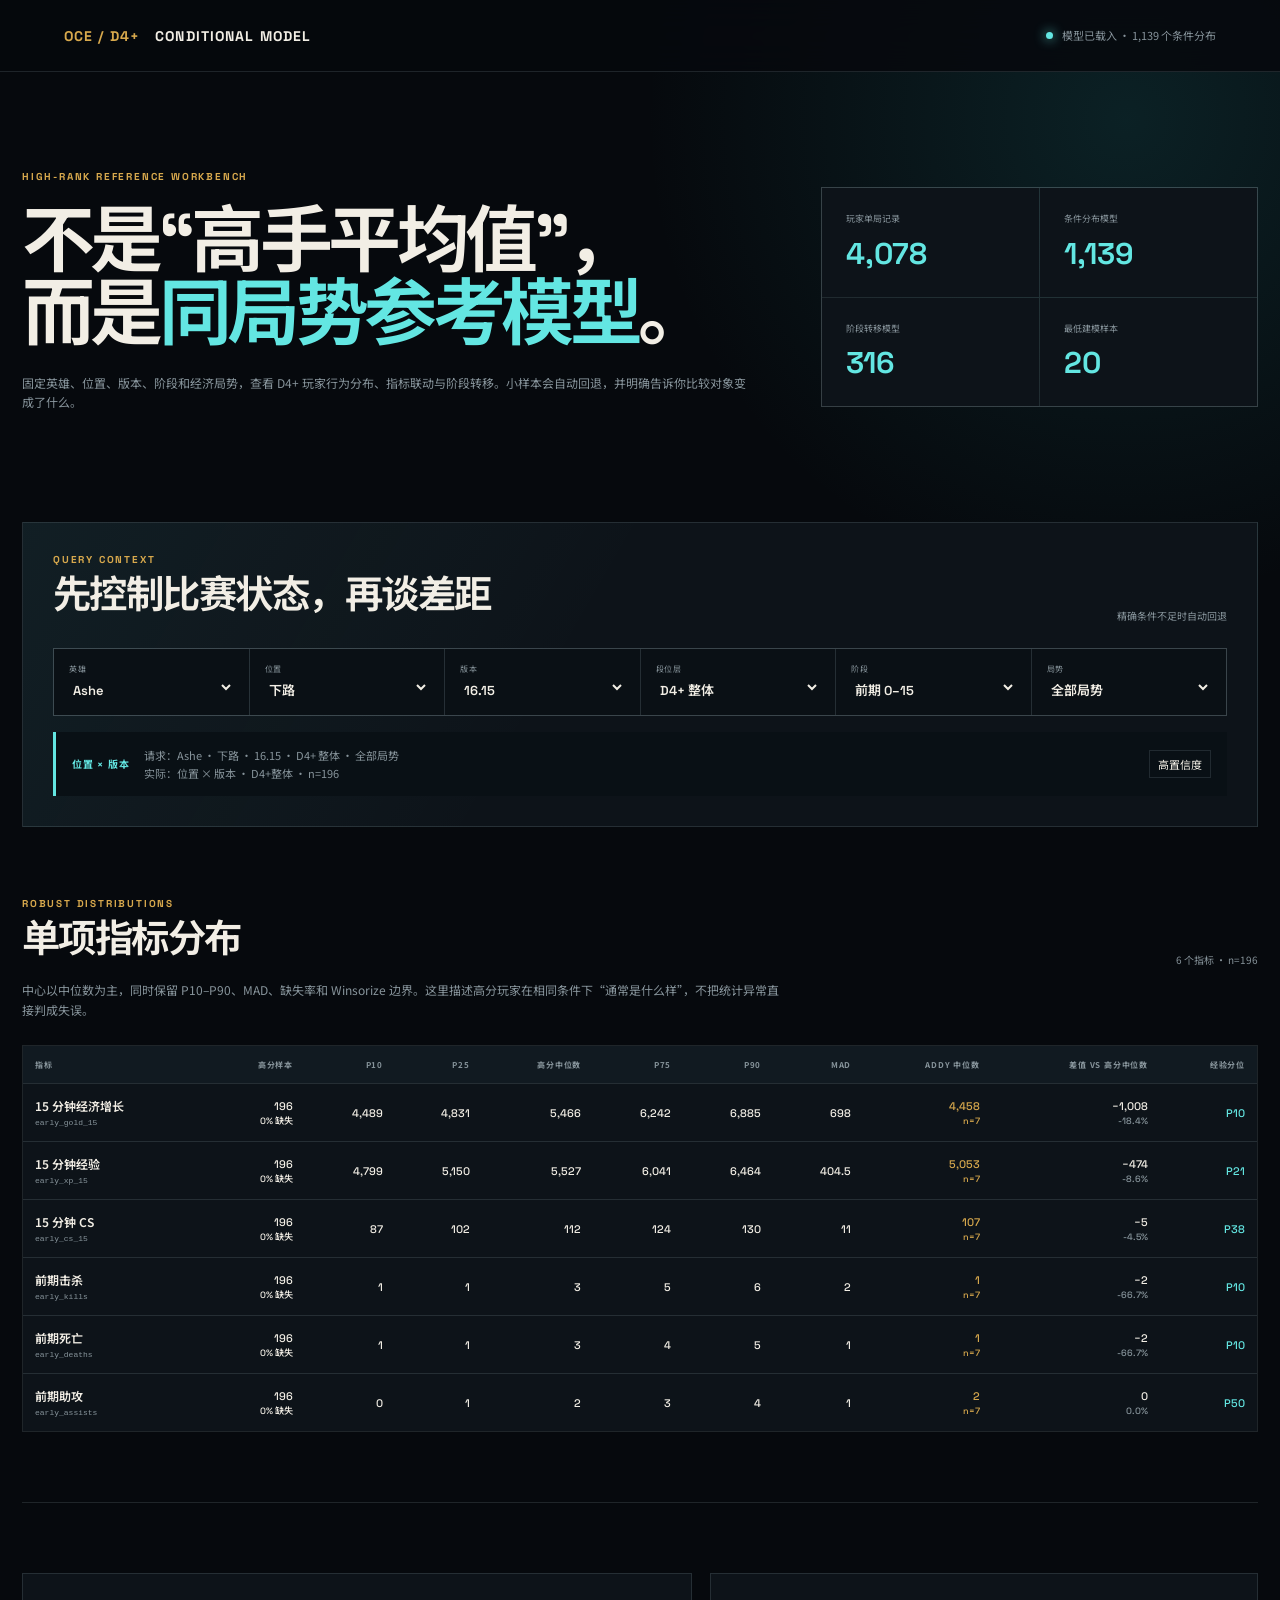
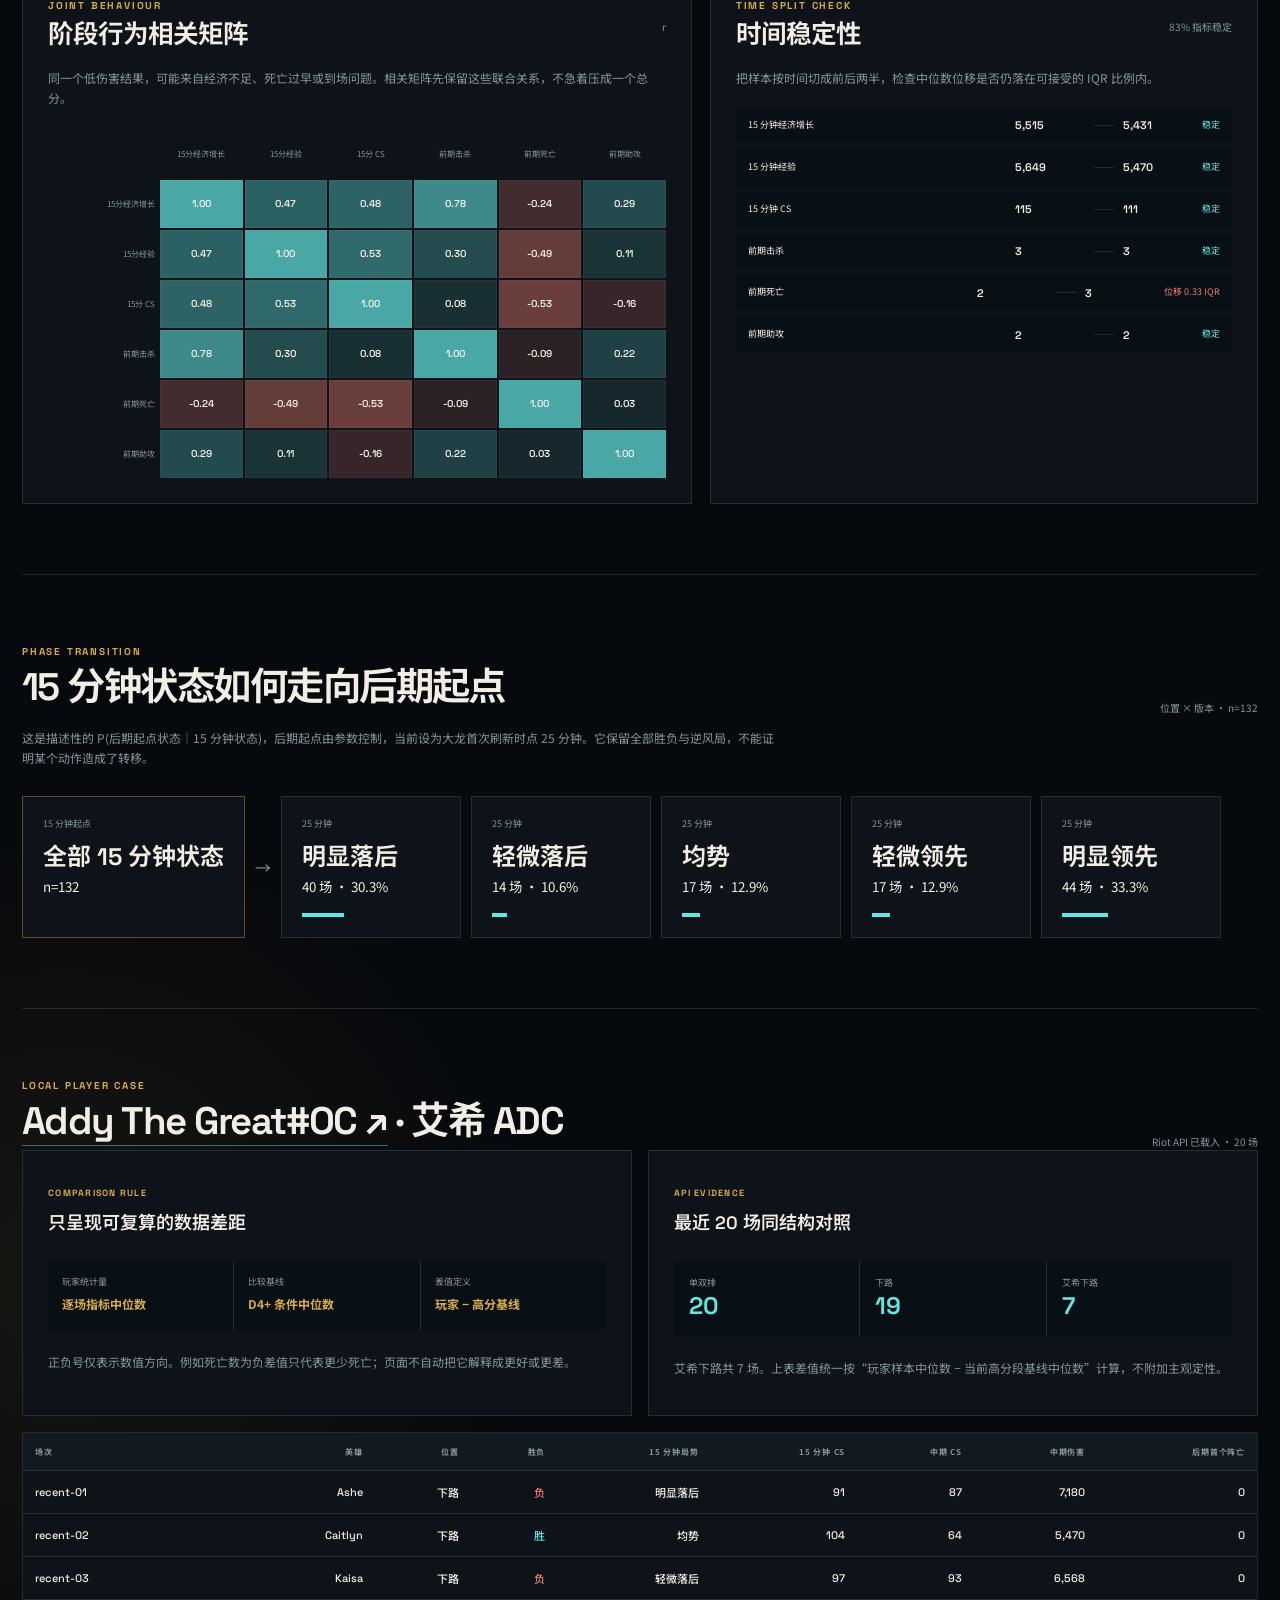
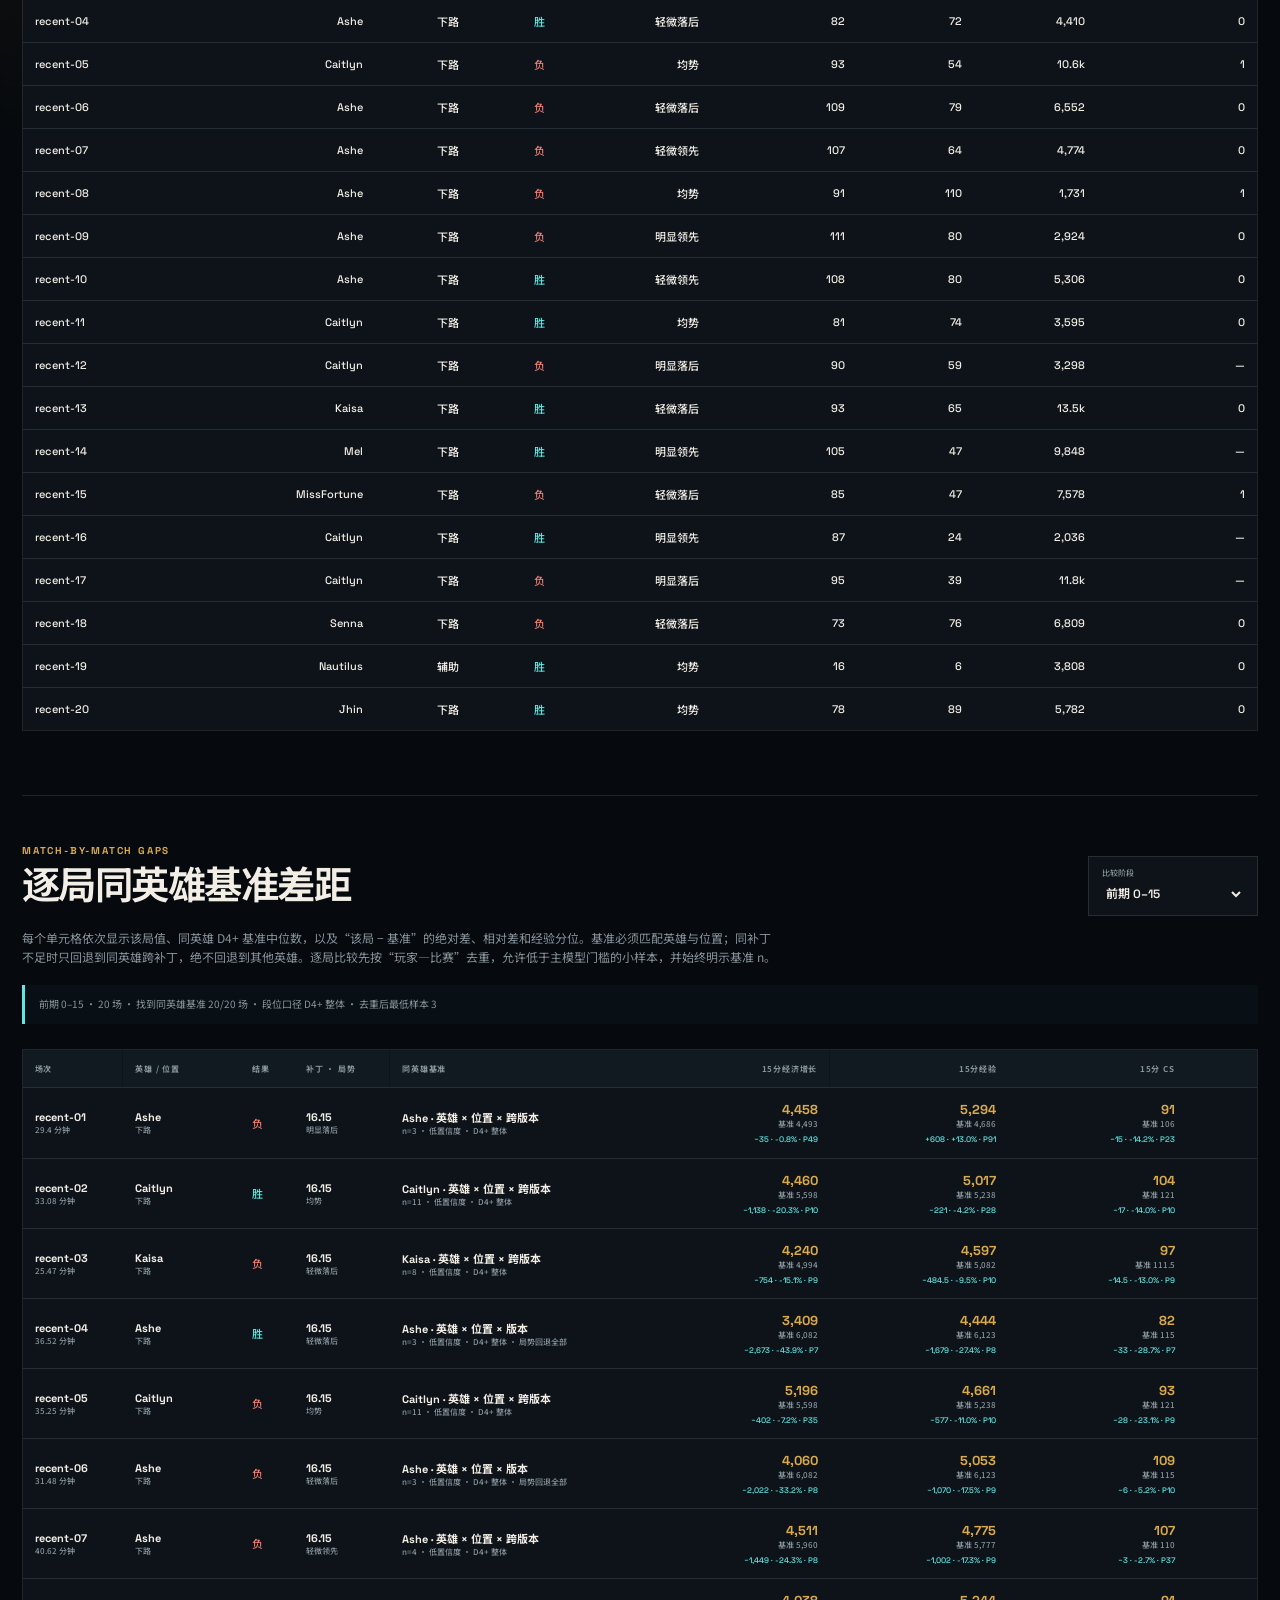
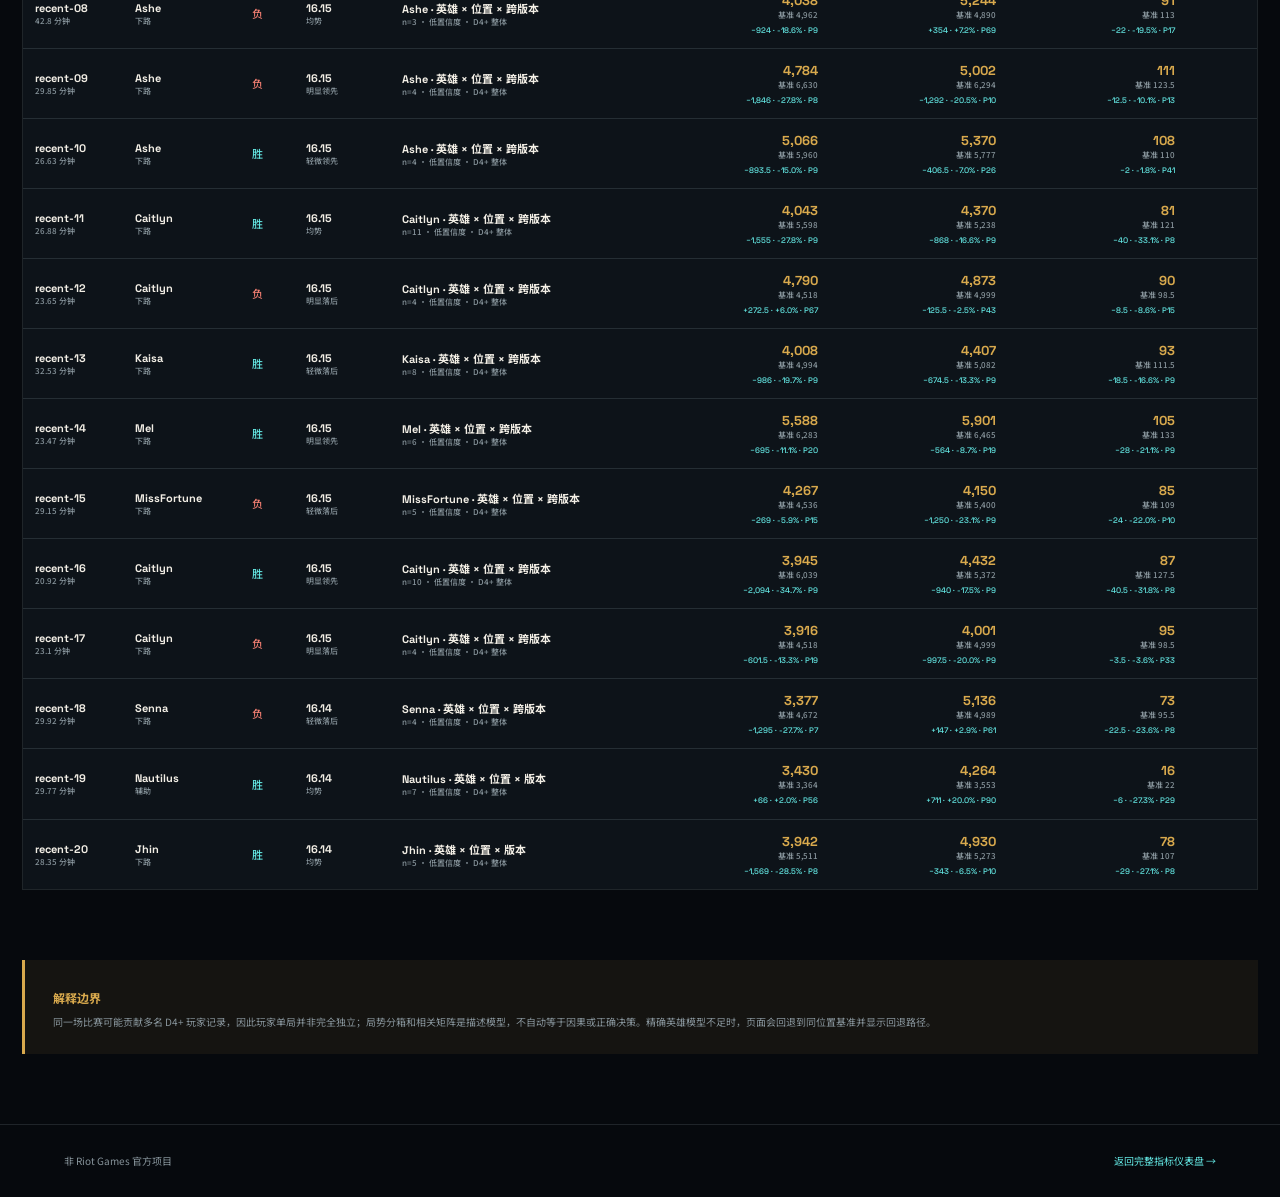
==== conditional-model.html @ 1c11ee47 "Add 25-minute condition-controlled player comparison" ====
<!doctype html>
<html lang="zh-CN">
<head>
  <meta charset="utf-8">
  <meta name="viewport" content="width=device-width, initial-scale=1">
  <meta name="description" content="按英雄、位置、版本、阶段和比赛局势查询 OCE 钻石四以上玩家的条件分布模型。">
  <title>高分段条件模型工作台</title>
  <link rel="preconnect" href="https://fonts.googleapis.com">
  <link rel="preconnect" href="https://fonts.gstatic.com" crossorigin>
  <link href="https://fonts.googleapis.com/css2?family=Noto+Sans+SC:wght@400;500;600;700&family=Space+Grotesk:wght@500;600;700&display=swap" rel="stylesheet">
  <link rel="stylesheet" href="conditional-model.css">
  <link rel="stylesheet" href="conditional-model-overrides.css">
</head>
<body>
  <header class="topbar">
    <a class="brand" href="index.html"><span>OCE / D4+</span> CONDITIONAL MODEL</a>
    <div class="load-state"><i></i><span id="modelLoadState">正在读取条件模型</span></div>
  </header>

  <main>
    <section class="hero">
      <div>
        <p class="eyebrow">HIGH-RANK REFERENCE WORKBENCH</p>
        <h1>不是“高手平均值”，<br>而是<em>同局势参考模型</em>。</h1>
        <p class="hero-copy">固定英雄、位置、版本、阶段和经济局势，查看 D4+ 玩家行为分布、指标联动与阶段转移。小样本会自动回退，并明确告诉你比较对象变成了什么。</p>
      </div>
      <div class="hero-stats">
        <article><span>玩家单局记录</span><strong id="sourceRows">—</strong></article>
        <article><span>条件分布模型</span><strong id="profileCount">—</strong></article>
        <article><span>阶段转移模型</span><strong id="transitionCount">—</strong></article>
        <article><span>最低建模样本</span><strong id="minimumSamples">—</strong></article>
      </div>
    </section>

    <section class="control-panel">
      <div class="control-heading"><div><p class="eyebrow">QUERY CONTEXT</p><h2>先控制比赛状态，再谈差距</h2></div><span>精确条件不足时自动回退</span></div>
      <div class="filters">
        <label><span>英雄</span><select id="championFilter"></select></label>
        <label><span>位置</span><select id="positionFilter"></select></label>
        <label><span>版本</span><select id="patchFilter"></select></label>
        <label><span>段位层</span><select id="rankFilter"></select></label>
        <label><span>阶段</span><select id="phaseFilter"></select></label>
        <label><span>局势</span><select id="stateFilter"></select></label>
      </div>
      <div class="resolution" id="resolutionPanel"></div>
    </section>

    <section class="section-block">
      <div class="section-head"><div><p class="eyebrow">ROBUST DISTRIBUTIONS</p><h2>单项指标分布</h2></div><span id="distributionCount">—</span></div>
      <p class="section-copy">中心以中位数为主，同时保留 P10–P90、MAD、缺失率和 Winsorize 边界。这里描述高分玩家在相同条件下“通常是什么样”，不把统计异常直接判成失误。</p>
      <div class="table-wrap">
        <table class="metric-table">
          <thead><tr><th>指标</th><th>高分样本</th><th>P10</th><th>P25</th><th>高分中位数</th><th>P75</th><th>P90</th><th>MAD</th><th>Addy 中位数</th><th>差值 vs 高分中位数</th><th>经验分位</th></tr></thead>
          <tbody id="distributionRows"></tbody>
        </table>
      </div>
    </section>

    <section class="two-column section-block">
      <article class="panel">
        <div class="panel-head"><div><p class="eyebrow">JOINT BEHAVIOUR</p><h2>阶段行为相关矩阵</h2></div><span>r</span></div>
        <p>同一个低伤害结果，可能来自经济不足、死亡过早或到场问题。相关矩阵先保留这些联合关系，不急着压成一个总分。</p>
        <div class="correlation-wrap" id="correlationMatrix"></div>
      </article>
      <article class="panel">
        <div class="panel-head"><div><p class="eyebrow">TIME SPLIT CHECK</p><h2>时间稳定性</h2></div><span id="stabilityRate">—</span></div>
        <p>把样本按时间切成前后两半，检查中位数位移是否仍落在可接受的 IQR 比例内。</p>
        <div class="stability-list" id="stabilityList"></div>
      </article>
    </section>

    <section class="section-block transition-section">
      <div class="section-head"><div><p class="eyebrow">PHASE TRANSITION</p><h2>15 分钟状态如何走向后期起点</h2></div><span id="transitionSample">—</span></div>
      <p class="section-copy">这是描述性的 P(后期起点状态｜15 分钟状态)，后期起点由参数控制，当前设为大龙首次刷新时点 25 分钟。它保留全部胜负与逆风局，不能证明某个动作造成了转移。</p>
      <div class="transition-flow" id="transitionFlow"></div>
    </section>

    <section class="section-block case-section">
      <div class="section-head"><div><p class="eyebrow">LOCAL PLAYER CASE</p><h2><a class="player-link" href="https://op.gg/lol/summoners/oce/Addy%20The%20Great-OC" target="_blank" rel="noreferrer">Addy The Great#OC ↗</a> · 艾希 ADC</h2></div><span id="caseStatus">—</span></div>
      <div class="case-grid">
        <article class="panel prior-panel">
          <div class="panel-head"><div><span>COMPARISON RULE</span><h3>只呈现可复算的数据差距</h3></div></div>
          <div class="prior-list">
            <div><span>玩家统计量</span><b>逐场指标中位数</b></div>
            <div><span>比较基线</span><b>D4+ 条件中位数</b></div>
            <div><span>差值定义</span><b>玩家 − 高分基线</b></div>
          </div>
          <p>正负号仅表示数值方向。例如死亡数为负差值只代表更少死亡；页面不自动把它解释成更好或更差。</p>
        </article>
        <article class="panel evidence-panel">
          <div class="panel-head"><div><span>API EVIDENCE</span><h3>最近 20 场同结构对照</h3></div></div>
          <div class="case-numbers"><div><span>单双排</span><b id="caseMatches">—</b></div><div><span>下路</span><b id="caseBottom">—</b></div><div><span>艾希下路</span><b id="caseAshe">—</b></div></div>
          <p id="caseMessage">等待数据。</p>
        </article>
      </div>
      <div class="table-wrap recent-wrap">
        <table class="metric-table recent-table"><thead><tr><th>场次</th><th>英雄</th><th>位置</th><th>胜负</th><th>15 分钟局势</th><th>15 分钟 CS</th><th>中期 CS</th><th>中期伤害</th><th>后期首个阵亡</th></tr></thead><tbody id="recentMatches"></tbody></table>
      </div>

      <div class="match-comparison">
        <div class="section-head comparison-head">
          <div><p class="eyebrow">MATCH-BY-MATCH GAPS</p><h2>逐局同英雄基准差距</h2></div>
          <label><span>比较阶段</span><select id="caseComparisonPhase"></select></label>
        </div>
        <p class="section-copy">每个单元格依次显示该局值、同英雄 D4+ 基准中位数，以及“该局 − 基准”的绝对差、相对差和经验分位。基准必须匹配英雄与位置；同补丁不足时只回退到同英雄跨补丁，绝不回退到其他英雄。逐局比较先按“玩家—比赛”去重，允许低于主模型门槛的小样本，并始终明示基准 n。</p>
        <div class="comparison-summary" id="matchComparisonSummary">—</div>
        <div class="table-wrap comparison-wrap">
          <table class="metric-table match-comparison-table"><thead id="matchComparisonHead"></thead><tbody id="matchComparisonRows"></tbody></table>
        </div>
      </div>
    </section>

    <aside class="boundary-note"><b>解释边界</b><p>同一场比赛可能贡献多名 D4+ 玩家记录，因此玩家单局并非完全独立；局势分箱和相关矩阵是描述模型，不自动等于因果或正确决策。精确英雄模型不足时，页面会回退到同位置基准并显示回退路径。</p></aside>
  </main>

  <footer><span>非 Riot Games 官方项目</span><a href="index.html">返回完整指标仪表盘 →</a></footer>
  <script src="assets/conditional-model-loader.js" data-app="conditional-model-app.js"></script>
</body>
</html>
---- conditional-model.css ----
:root{--bg:#06090d;--panel:#0d1319;--panel2:#101920;--ink:#f2eee5;--muted:#87949b;--line:rgba(199,222,226,.13);--cyan:#63e6e2;--gold:#d8a94d;--red:#ef7d70;--display:"Space Grotesk","Noto Sans SC",sans-serif;--body:"Noto Sans SC",sans-serif}*{box-sizing:border-box}html{scroll-behavior:smooth}body{margin:0;background:radial-gradient(circle at 88% 2%,rgba(32,128,132,.2),transparent 30rem),radial-gradient(circle at 5% 48%,rgba(216,169,77,.08),transparent 30rem),var(--bg);color:var(--ink);font-family:var(--body);line-height:1.65}a{color:inherit;text-decoration:none}button,select{font:inherit;color:inherit}.topbar{height:72px;display:flex;justify-content:space-between;align-items:center;padding:0 clamp(22px,5vw,76px);border-bottom:1px solid var(--line);background:rgba(6,9,13,.86);backdrop-filter:blur(18px);position:sticky;top:0;z-index:20}.brand{font:700 14px var(--display);letter-spacing:.08em}.brand span{color:var(--gold);margin-right:10px}.load-state{display:flex;align-items:center;gap:9px;color:var(--muted);font-size:11px}.load-state i{width:7px;height:7px;border-radius:50%;background:var(--cyan);box-shadow:0 0 12px var(--cyan)}main{width:min(1320px,calc(100% - 44px));margin:auto}.hero{min-height:450px;display:grid;grid-template-columns:1.25fr .75fr;gap:70px;align-items:center;padding:65px 0}.eyebrow{margin:0;color:var(--gold);font:700 10px var(--display);letter-spacing:.18em}.hero h1{font:650 clamp(3rem,5.7vw,6.3rem)/1 var(--display);letter-spacing:-.062em;margin:22px 0}.hero h1 em{font-style:normal;color:var(--cyan)}.hero-copy,.section-copy,.panel>p{color:var(--muted);font-size:12px;max-width:760px}.hero-stats{display:grid;grid-template-columns:1fr 1fr;gap:1px;border:1px solid var(--line);background:var(--line)}.hero-stats article{background:var(--panel);padding:24px}.hero-stats span{display:block;color:var(--muted);font-size:9px}.hero-stats strong{display:block;color:var(--cyan);font:650 30px var(--display);margin-top:7px}.control-panel{border:1px solid var(--line);background:linear-gradient(120deg,rgba(99,230,226,.055),transparent 45%),var(--panel);padding:30px}.control-heading,.section-head,.panel-head{display:flex;justify-content:space-between;align-items:end;gap:20px}.control-heading h2,.section-head h2,.panel-head h2{font:650 clamp(1.7rem,3vw,3rem)/1.1 var(--display);letter-spacing:-.04em;margin:8px 0}.control-heading>span,.section-head>span,.panel-head>span{color:var(--muted);font-size:10px}.filters{display:grid;grid-template-columns:repeat(6,1fr);gap:1px;background:var(--line);border:1px solid var(--line);margin-top:24px}.filters label{background:#0a1015;padding:13px 15px}.filters span{display:block;color:var(--muted);font-size:8px;text-transform:uppercase;letter-spacing:.12em}.filters select{border:0;outline:0;background:transparent;width:100%;font:600 13px var(--display);padding-top:6px}.filters option{background:var(--panel)}.resolution{margin-top:16px;display:grid;grid-template-columns:auto 1fr auto;gap:14px;align-items:center;padding:14px 16px;background:#091015;border-left:3px solid var(--cyan);font-size:11px}.resolution .scope{color:var(--cyan);font:700 10px var(--display);letter-spacing:.08em}.resolution .path{color:var(--muted)}.resolution .confidence{border:1px solid var(--line);padding:4px 8px}.section-block{padding:70px 0;border-bottom:1px solid var(--line)}.table-wrap{overflow:auto;border:1px solid var(--line);margin-top:25px}.metric-table{width:100%;border-collapse:collapse;min-width:1000px;background:var(--panel)}.metric-table th{position:sticky;top:0;background:#111a21;color:var(--muted);font-size:8px;text-transform:uppercase;letter-spacing:.1em;text-align:right;padding:12px;border-bottom:1px solid var(--line)}.metric-table th:first-child,.metric-table td:first-child{text-align:left}.metric-table td{text-align:right;padding:13px 12px;border-bottom:1px solid var(--line);font:500 11px var(--display)}.metric-table tr:last-child td{border-bottom:0}.metric-name b{display:block;color:var(--ink);font:600 12px var(--body)}.metric-name code{color:var(--muted);font-size:8px}.player-value{color:var(--gold)}.percentile{color:var(--cyan)}.two-column{display:grid;grid-template-columns:1.1fr .9fr;gap:18px}.two-column.section-block{border-bottom:1px solid var(--line)}.panel{border:1px solid var(--line);background:var(--panel);padding:25px;min-width:0}.panel-head{align-items:center}.panel-head h2{font-size:1.6rem}.panel-head h3{font:600 18px var(--display);margin:5px 0}.panel-head div>span{color:var(--gold);font:700 9px var(--display);letter-spacing:.14em}.correlation-wrap{overflow:auto;margin-top:22px}.correlation-grid{display:grid;gap:2px;min-width:570px}.corr-label{height:48px;display:flex;align-items:center;justify-content:center;color:var(--muted);font-size:8px;text-align:center;padding:3px}.corr-label.row{justify-content:flex-end;text-align:right}.corr-cell{height:48px;display:grid;place-items:center;font:600 10px var(--display);border:1px solid rgba(255,255,255,.04)}.stability-list{display:grid;gap:7px;margin-top:20px}.stability-row{display:grid;grid-template-columns:1fr 70px 20px 70px auto;gap:9px;align-items:center;padding:10px 12px;background:#091015;font-size:9px}.stability-row b{font:600 11px var(--display)}.stability-row i{height:1px;background:var(--line)}.stability-row .stable{color:var(--cyan)}.stability-row .shift{color:var(--red)}.transition-flow{display:flex;align-items:stretch;gap:10px;margin-top:28px;overflow:auto}.transition-source,.transition-target{min-width:180px;border:1px solid var(--line);background:var(--panel);padding:20px}.transition-source{border-color:rgba(216,169,77,.4)}.transition-source span,.transition-target span{display:block;color:var(--muted);font-size:9px}.transition-source strong,.transition-target strong{display:block;font:650 24px var(--display);margin-top:5px}.transition-arrow{display:grid;place-items:center;color:var(--muted)}.transition-target i{display:block;height:4px;background:var(--cyan);margin-top:15px}.case-section{border-bottom:0}.case-grid{display:grid;grid-template-columns:1fr 1fr;gap:16px}.prior-list{display:grid;grid-template-columns:repeat(3,1fr);gap:1px;background:var(--line);margin:22px 0}.prior-list div{background:#091015;padding:14px}.prior-list span,.case-numbers span{display:block;color:var(--muted);font-size:9px}.prior-list b{font-size:12px;color:var(--gold)}.case-numbers{display:grid;grid-template-columns:repeat(3,1fr);gap:1px;background:var(--line);margin:22px 0}.case-numbers div{background:#091015;padding:15px}.case-numbers b{font:650 24px var(--display);color:var(--cyan)}.recent-wrap{margin-top:16px}.recent-table{min-width:900px}.win{color:var(--cyan)}.loss{color:var(--red)}.empty{padding:35px!important;text-align:center!important;color:var(--muted);font-family:var(--body)!important}.boundary-note{margin:0 0 70px;padding:23px 28px;border-left:3px solid var(--gold);background:rgba(216,169,77,.07)}.boundary-note b{color:var(--gold);font-size:12px}.boundary-note p{color:var(--muted);font-size:10px;margin:5px 0 0}footer{display:flex;justify-content:space-between;padding:28px clamp(22px,5vw,76px);border-top:1px solid var(--line);color:var(--muted);font-size:10px}footer a{color:var(--cyan)}@media(max-width:1050px){.filters{grid-template-columns:repeat(3,1fr)}.hero{grid-template-columns:1fr}.two-column{grid-template-columns:1fr}}@media(max-width:680px){main{width:min(100% - 26px,1320px)}.topbar{padding:0 14px}.load-state span{display:none}.hero{padding:45px 0;gap:25px}.hero h1{font-size:2.7rem}.filters{grid-template-columns:1fr 1fr}.resolution{grid-template-columns:1fr}.case-grid,.hero-stats{grid-template-columns:1fr}.control-panel{padding:20px}}
---- conditional-model-overrides.css ----
.metric-table {
  min-width: 1180px;
}

.gap-value {
  color: var(--ink);
}

.gap-value small {
  color: var(--muted);
}

.player-link {
  border-bottom: 1px solid rgba(99, 230, 226, .45);
}

.player-link:hover {
  color: var(--cyan);
}

.match-comparison {
  margin-top: 64px;
  padding-top: 48px;
  border-top: 1px solid var(--line);
}

.comparison-head {
  align-items: end;
}

.comparison-head label {
  min-width: 170px;
  padding: 10px 13px;
  border: 1px solid var(--line);
  background: var(--panel);
}

.comparison-head label span,
.baseline-cell small,
.match-comparison-table td > small {
  display: block;
  color: var(--muted);
  font: 500 8px var(--body);
}

.comparison-head select {
  width: 100%;
  margin-top: 4px;
  border: 0;
  outline: 0;
  background: transparent;
  font: 600 12px var(--display);
}

.comparison-head option {
  background: var(--panel);
}

.comparison-summary {
  margin-top: 18px;
  padding: 11px 14px;
  border-left: 3px solid var(--cyan);
  background: #091015;
  color: var(--muted);
  font-size: 10px;
}

.match-comparison-table {
  min-width: 1700px;
}

.match-comparison-table th:nth-child(-n+5),
.match-comparison-table td:nth-child(-n+5) {
  text-align: left;
}

.match-comparison-table td b {
  display: block;
  color: var(--ink);
}

.comparison-metric {
  min-width: 138px;
}

.comparison-metric b {
  color: var(--gold) !important;
  font-size: 13px;
}

.comparison-metric em {
  display: block;
  margin-top: 5px;
  color: var(--cyan);
  font: 500 8px var(--display);
  font-style: normal;
  white-space: nowrap;
}

.comparison-metric.missing,
.no-baseline {
  color: var(--muted);
}

@media (max-width: 680px) {
  .comparison-head {
    align-items: stretch;
    flex-direction: column;
  }
}
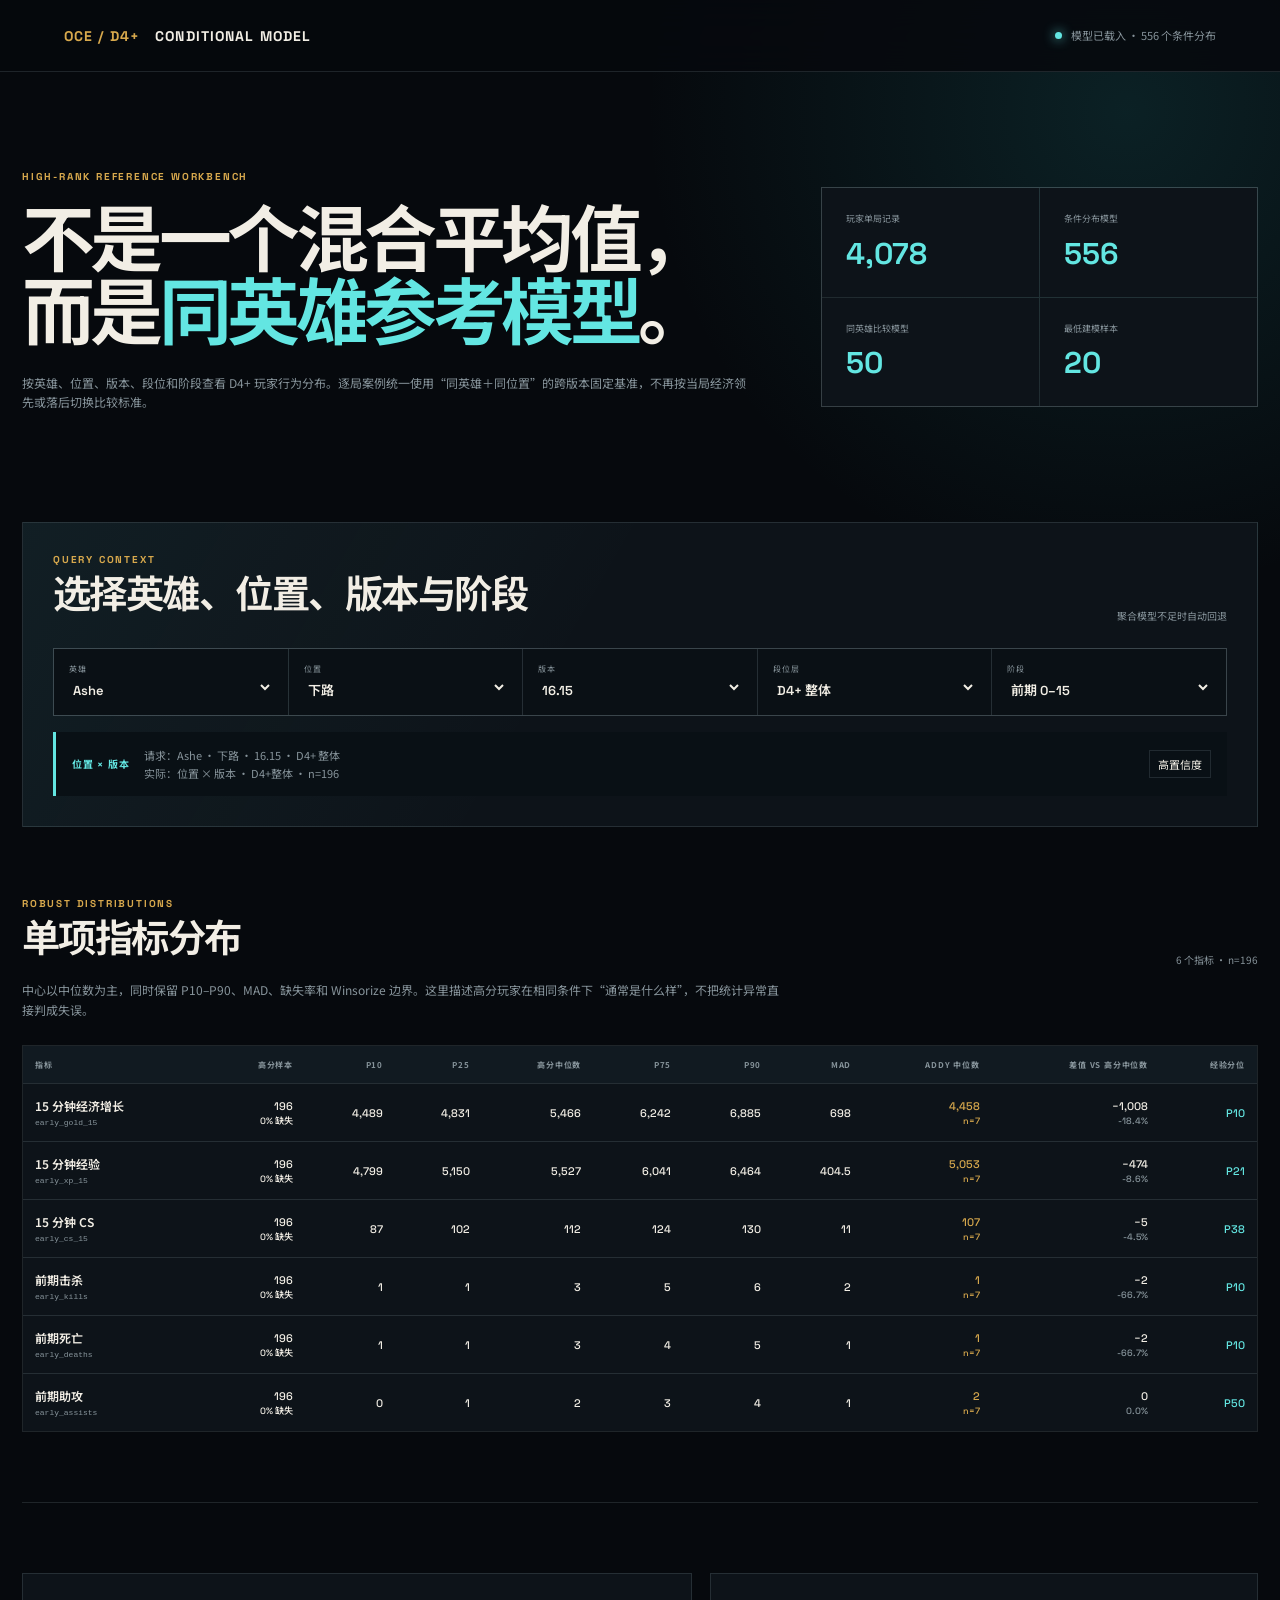
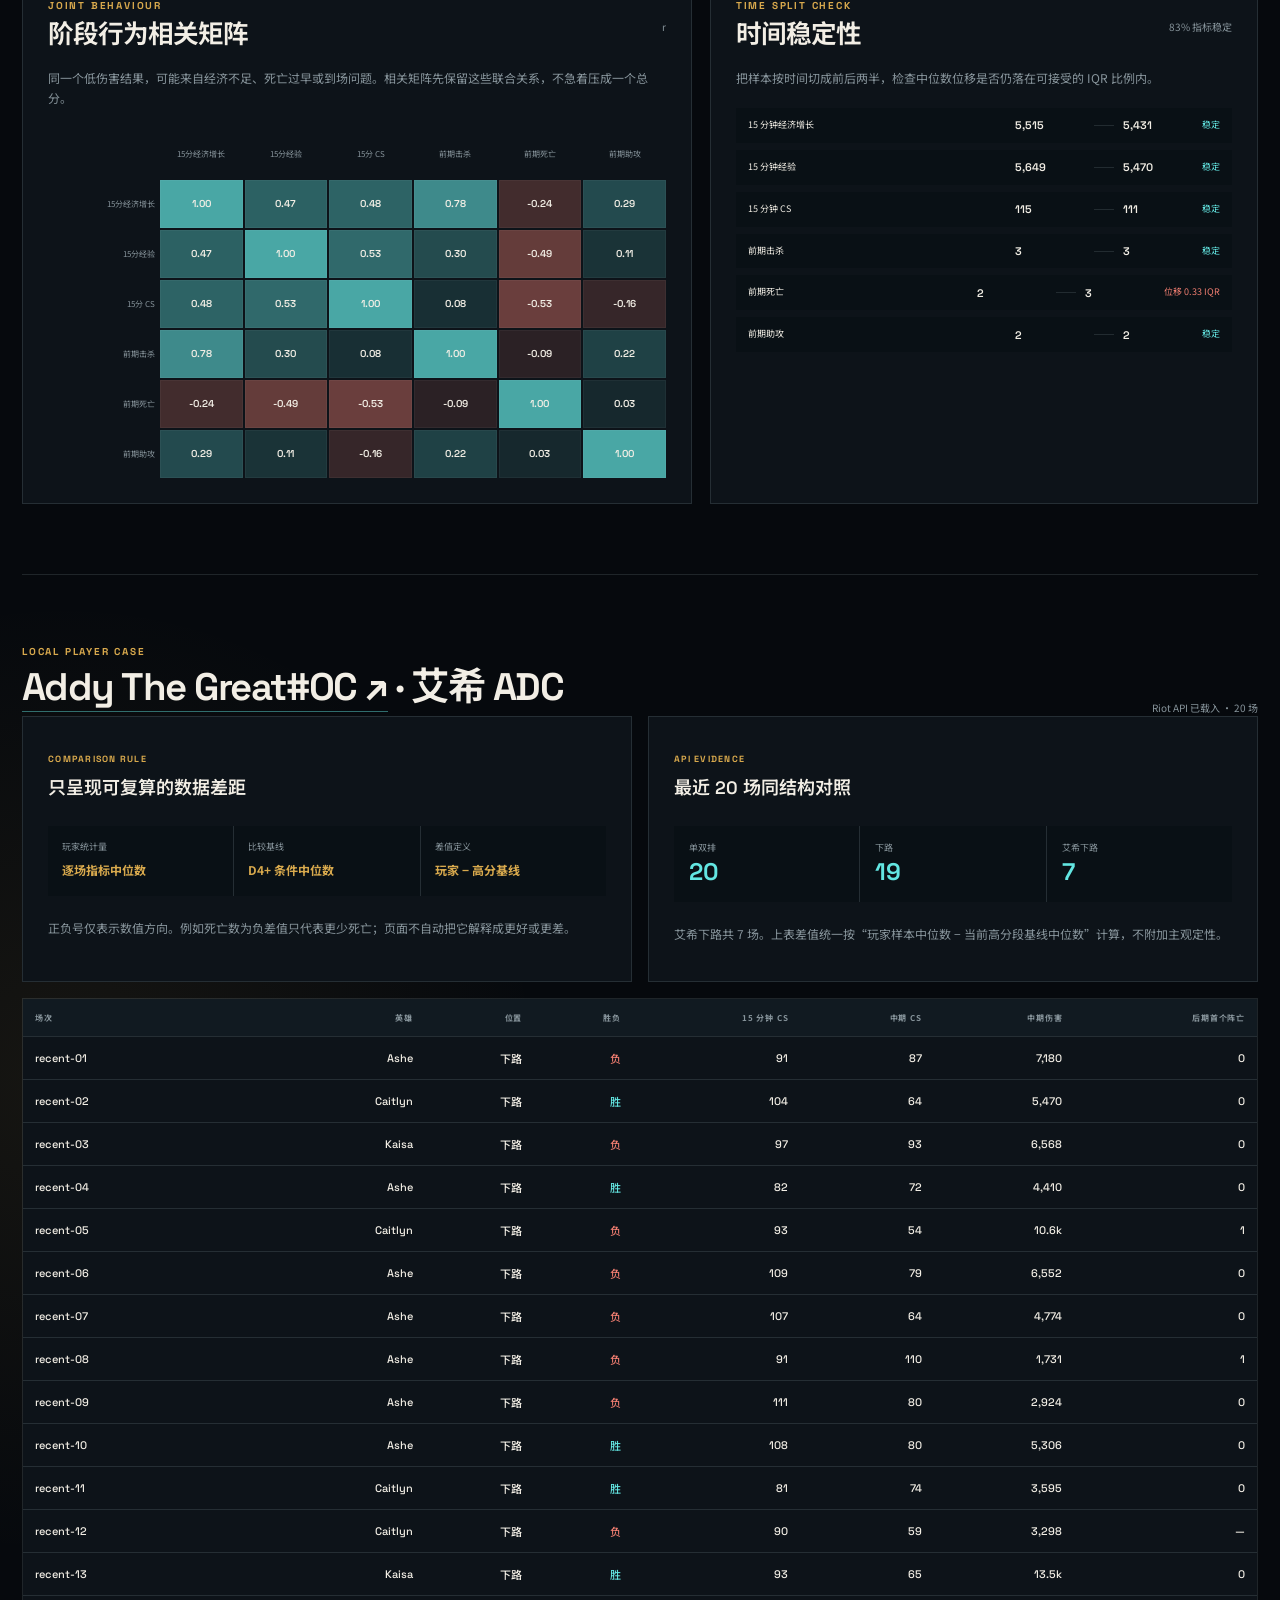
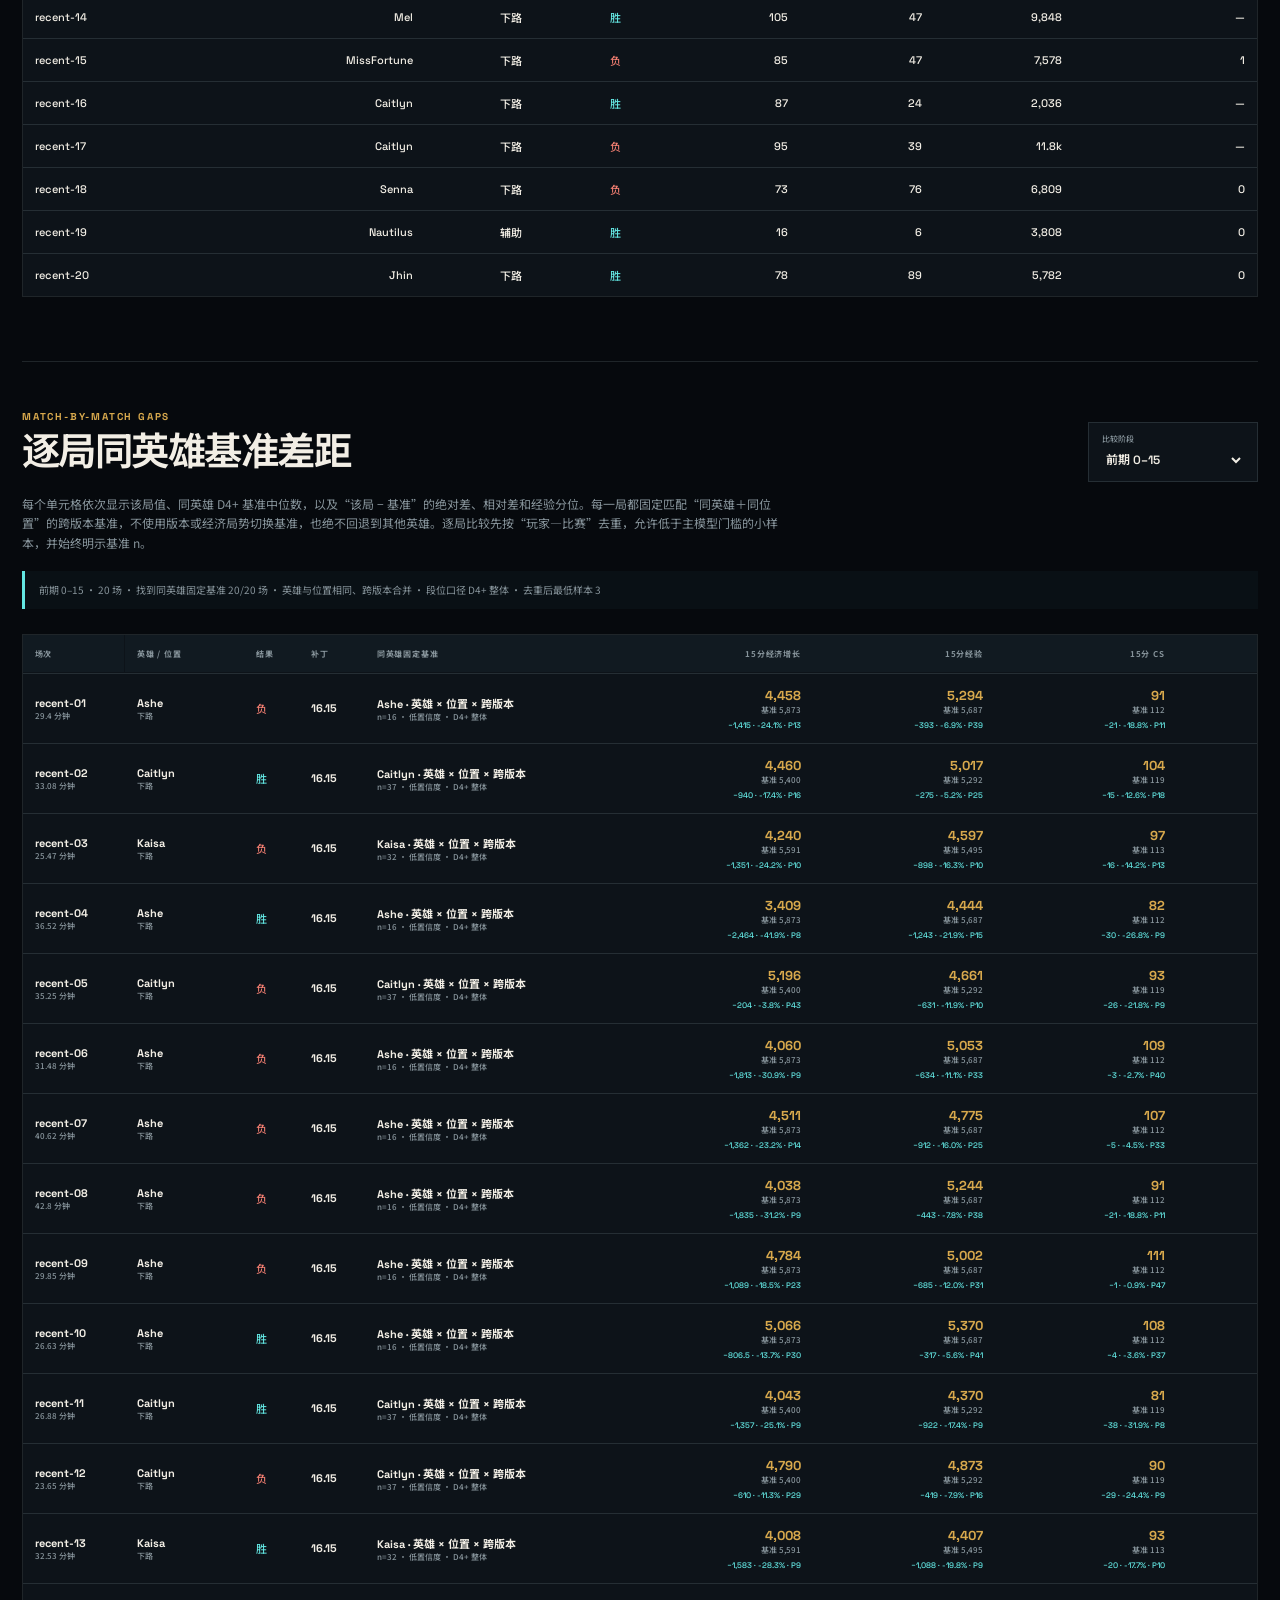
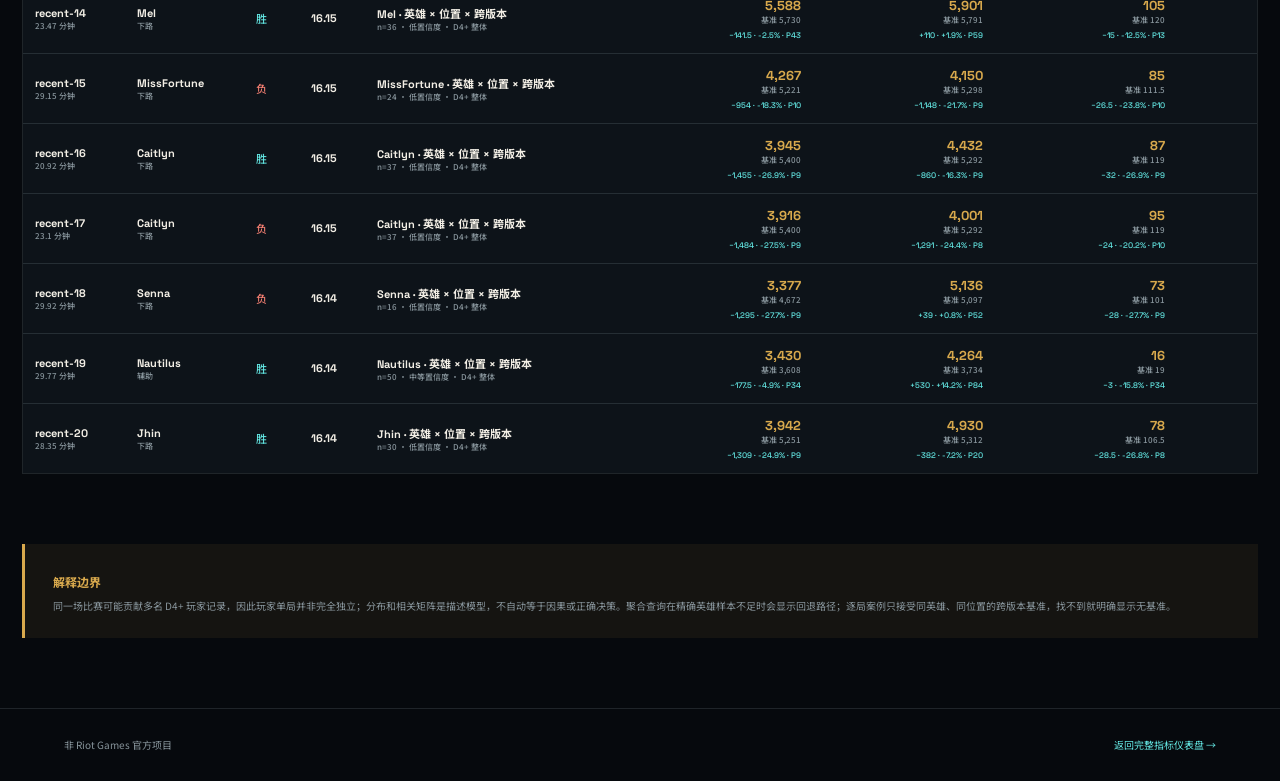
==== commit e2f8bf97: "Remove game-state conditioning from player baselines" ====
--- a/conditional-model.html
+++ b/conditional-model.html
@@ -3,7 +3,7 @@
 <head>
   <meta charset="utf-8">
   <meta name="viewport" content="width=device-width, initial-scale=1">
-  <meta name="description" content="按英雄、位置、版本、阶段和比赛局势查询 OCE 钻石四以上玩家的条件分布模型。">
+  <meta name="description" content="按英雄、位置、版本和阶段查询 OCE 钻石四以上玩家的稳健分布模型，并以同英雄同位置跨版本基准逐局比较。">
   <title>高分段条件模型工作台</title>
   <link rel="preconnect" href="https://fonts.googleapis.com">
   <link rel="preconnect" href="https://fonts.gstatic.com" crossorigin>
@@ -21,26 +21,25 @@
     <section class="hero">
       <div>
         <p class="eyebrow">HIGH-RANK REFERENCE WORKBENCH</p>
-        <h1>不是“高手平均值”，<br>而是<em>同局势参考模型</em>。</h1>
-        <p class="hero-copy">固定英雄、位置、版本、阶段和经济局势，查看 D4+ 玩家行为分布、指标联动与阶段转移。小样本会自动回退，并明确告诉你比较对象变成了什么。</p>
+        <h1>不是一个混合平均值，<br>而是<em>同英雄参考模型</em>。</h1>
+        <p class="hero-copy">按英雄、位置、版本、段位和阶段查看 D4+ 玩家行为分布。逐局案例统一使用“同英雄＋同位置”的跨版本固定基准，不再按当局经济领先或落后切换比较标准。</p>
       </div>
       <div class="hero-stats">
         <article><span>玩家单局记录</span><strong id="sourceRows">—</strong></article>
         <article><span>条件分布模型</span><strong id="profileCount">—</strong></article>
-        <article><span>阶段转移模型</span><strong id="transitionCount">—</strong></article>
+        <article><span>同英雄比较模型</span><strong id="comparisonProfileCount">—</strong></article>
         <article><span>最低建模样本</span><strong id="minimumSamples">—</strong></article>
       </div>
     </section>
 
     <section class="control-panel">
-      <div class="control-heading"><div><p class="eyebrow">QUERY CONTEXT</p><h2>先控制比赛状态，再谈差距</h2></div><span>精确条件不足时自动回退</span></div>
+      <div class="control-heading"><div><p class="eyebrow">QUERY CONTEXT</p><h2>选择英雄、位置、版本与阶段</h2></div><span>聚合模型不足时自动回退</span></div>
       <div class="filters">
         <label><span>英雄</span><select id="championFilter"></select></label>
         <label><span>位置</span><select id="positionFilter"></select></label>
         <label><span>版本</span><select id="patchFilter"></select></label>
         <label><span>段位层</span><select id="rankFilter"></select></label>
         <label><span>阶段</span><select id="phaseFilter"></select></label>
-        <label><span>局势</span><select id="stateFilter"></select></label>
       </div>
       <div class="resolution" id="resolutionPanel"></div>
     </section>
@@ -69,12 +68,6 @@
       </article>
     </section>
 
-    <section class="section-block transition-section">
-      <div class="section-head"><div><p class="eyebrow">PHASE TRANSITION</p><h2>15 分钟状态如何走向后期起点</h2></div><span id="transitionSample">—</span></div>
-      <p class="section-copy">这是描述性的 P(后期起点状态｜15 分钟状态)，后期起点由参数控制，当前设为大龙首次刷新时点 25 分钟。它保留全部胜负与逆风局，不能证明某个动作造成了转移。</p>
-      <div class="transition-flow" id="transitionFlow"></div>
-    </section>
-
     <section class="section-block case-section">
       <div class="section-head"><div><p class="eyebrow">LOCAL PLAYER CASE</p><h2><a class="player-link" href="https://op.gg/lol/summoners/oce/Addy%20The%20Great-OC" target="_blank" rel="noreferrer">Addy The Great#OC ↗</a> · 艾希 ADC</h2></div><span id="caseStatus">—</span></div>
       <div class="case-grid">
@@ -94,7 +87,7 @@
         </article>
       </div>
       <div class="table-wrap recent-wrap">
-        <table class="metric-table recent-table"><thead><tr><th>场次</th><th>英雄</th><th>位置</th><th>胜负</th><th>15 分钟局势</th><th>15 分钟 CS</th><th>中期 CS</th><th>中期伤害</th><th>后期首个阵亡</th></tr></thead><tbody id="recentMatches"></tbody></table>
+        <table class="metric-table recent-table"><thead><tr><th>场次</th><th>英雄</th><th>位置</th><th>胜负</th><th>15 分钟 CS</th><th>中期 CS</th><th>中期伤害</th><th>后期首个阵亡</th></tr></thead><tbody id="recentMatches"></tbody></table>
       </div>
 
       <div class="match-comparison">
@@ -102,7 +95,7 @@
           <div><p class="eyebrow">MATCH-BY-MATCH GAPS</p><h2>逐局同英雄基准差距</h2></div>
           <label><span>比较阶段</span><select id="caseComparisonPhase"></select></label>
         </div>
-        <p class="section-copy">每个单元格依次显示该局值、同英雄 D4+ 基准中位数，以及“该局 − 基准”的绝对差、相对差和经验分位。基准必须匹配英雄与位置；同补丁不足时只回退到同英雄跨补丁，绝不回退到其他英雄。逐局比较先按“玩家—比赛”去重，允许低于主模型门槛的小样本，并始终明示基准 n。</p>
+        <p class="section-copy">每个单元格依次显示该局值、同英雄 D4+ 基准中位数，以及“该局 − 基准”的绝对差、相对差和经验分位。每一局都固定匹配“同英雄＋同位置”的跨版本基准，不使用版本或经济局势切换基准，也绝不回退到其他英雄。逐局比较先按“玩家—比赛”去重，允许低于主模型门槛的小样本，并始终明示基准 n。</p>
         <div class="comparison-summary" id="matchComparisonSummary">—</div>
         <div class="table-wrap comparison-wrap">
           <table class="metric-table match-comparison-table"><thead id="matchComparisonHead"></thead><tbody id="matchComparisonRows"></tbody></table>
@@ -110,7 +103,7 @@
       </div>
     </section>
 
-    <aside class="boundary-note"><b>解释边界</b><p>同一场比赛可能贡献多名 D4+ 玩家记录，因此玩家单局并非完全独立；局势分箱和相关矩阵是描述模型，不自动等于因果或正确决策。精确英雄模型不足时，页面会回退到同位置基准并显示回退路径。</p></aside>
+    <aside class="boundary-note"><b>解释边界</b><p>同一场比赛可能贡献多名 D4+ 玩家记录，因此玩家单局并非完全独立；分布和相关矩阵是描述模型，不自动等于因果或正确决策。聚合查询在精确英雄样本不足时会显示回退路径；逐局案例只接受同英雄、同位置的跨版本基准，找不到就明确显示无基准。</p></aside>
   </main>
 
   <footer><span>非 Riot Games 官方项目</span><a href="index.html">返回完整指标仪表盘 →</a></footer>
--- a/conditional-model-overrides.css
+++ b/conditional-model-overrides.css
@@ -1,3 +1,7 @@
+.filters {
+  grid-template-columns: repeat(5, 1fr);
+}
+
 .metric-table {
   min-width: 1180px;
 }
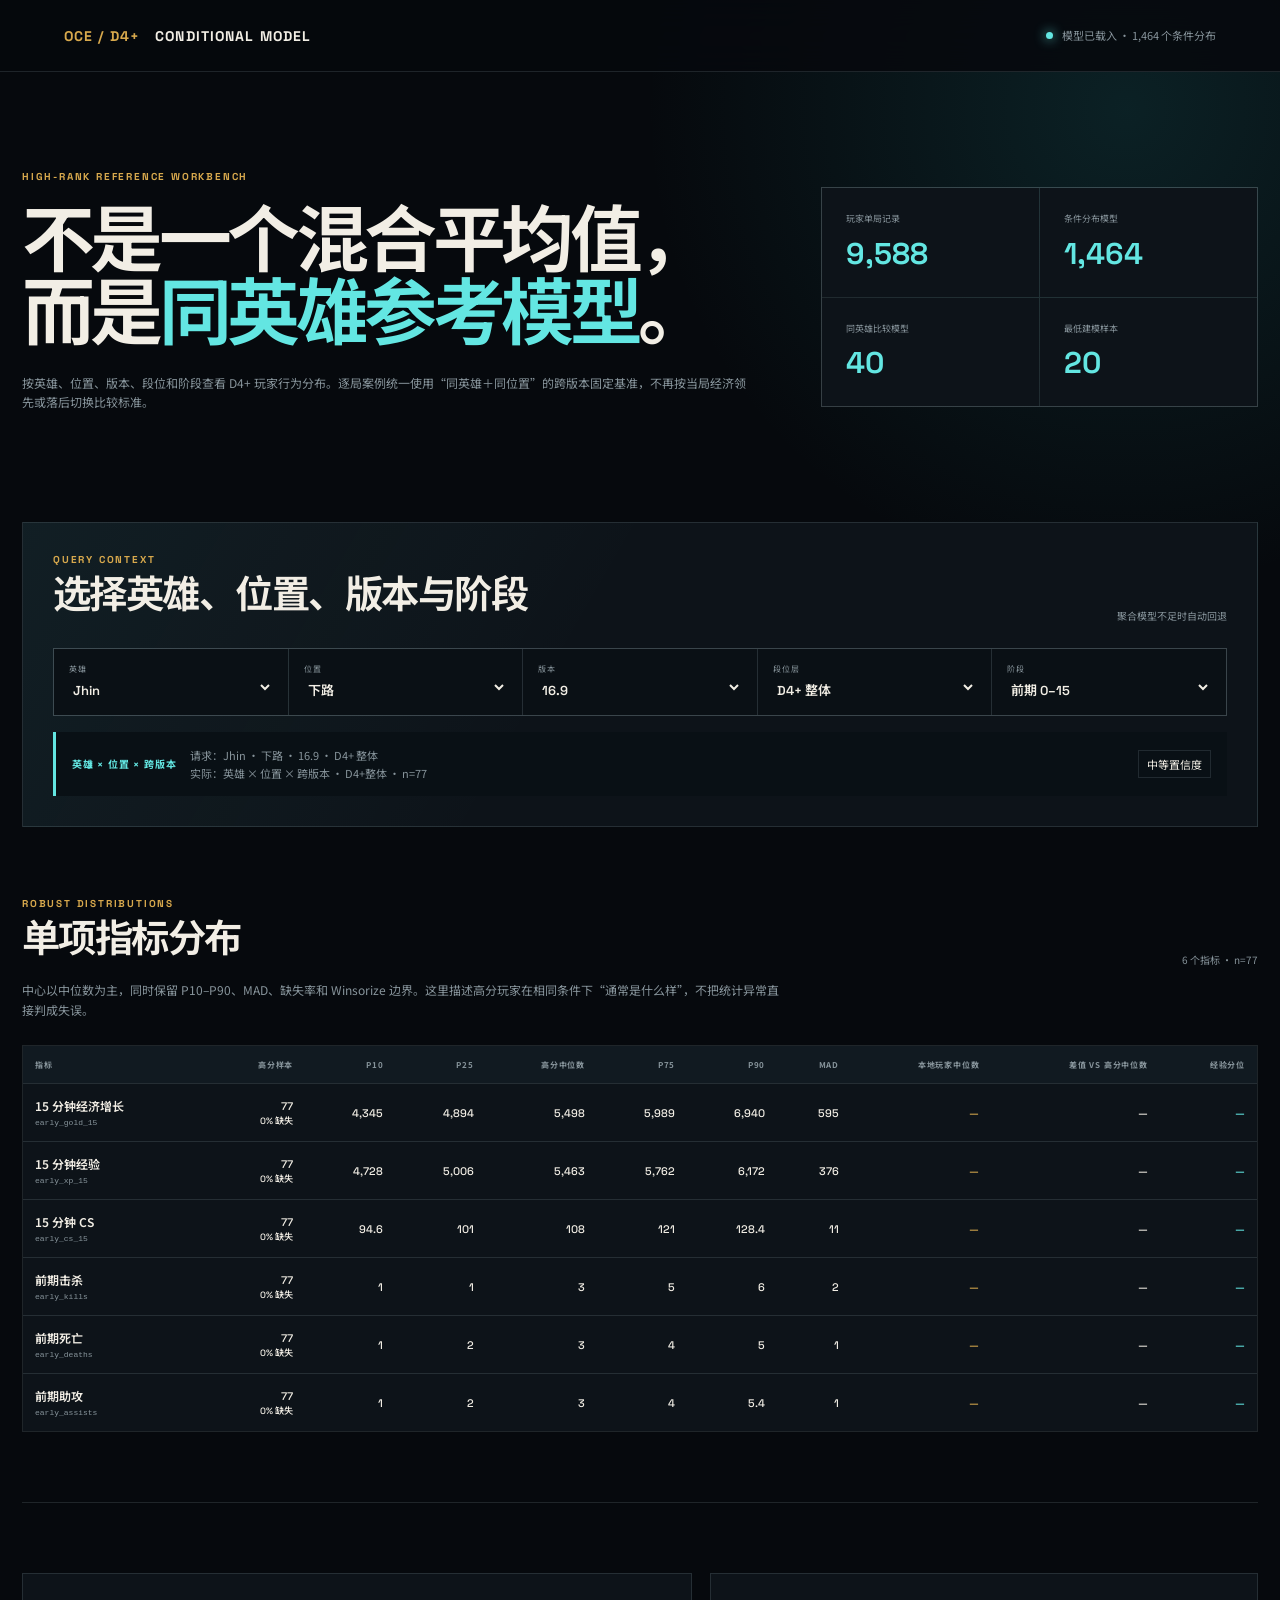
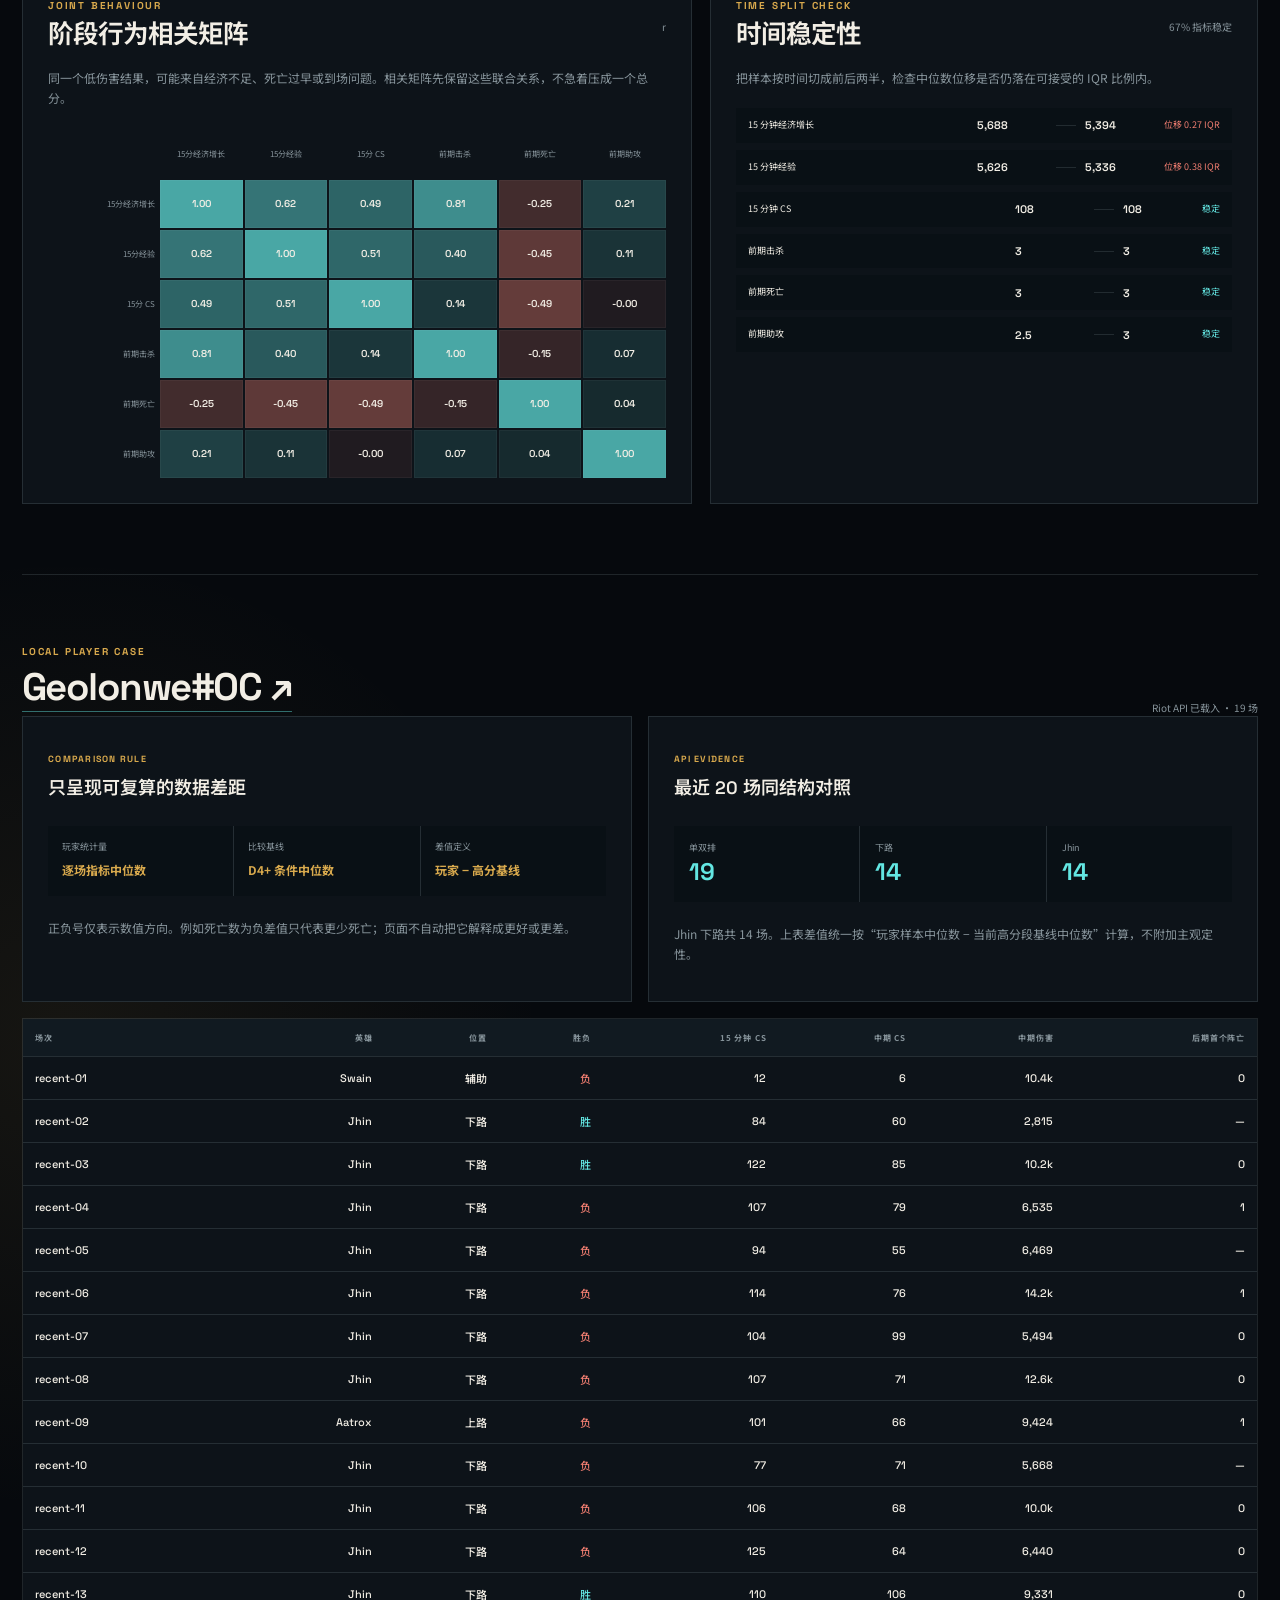
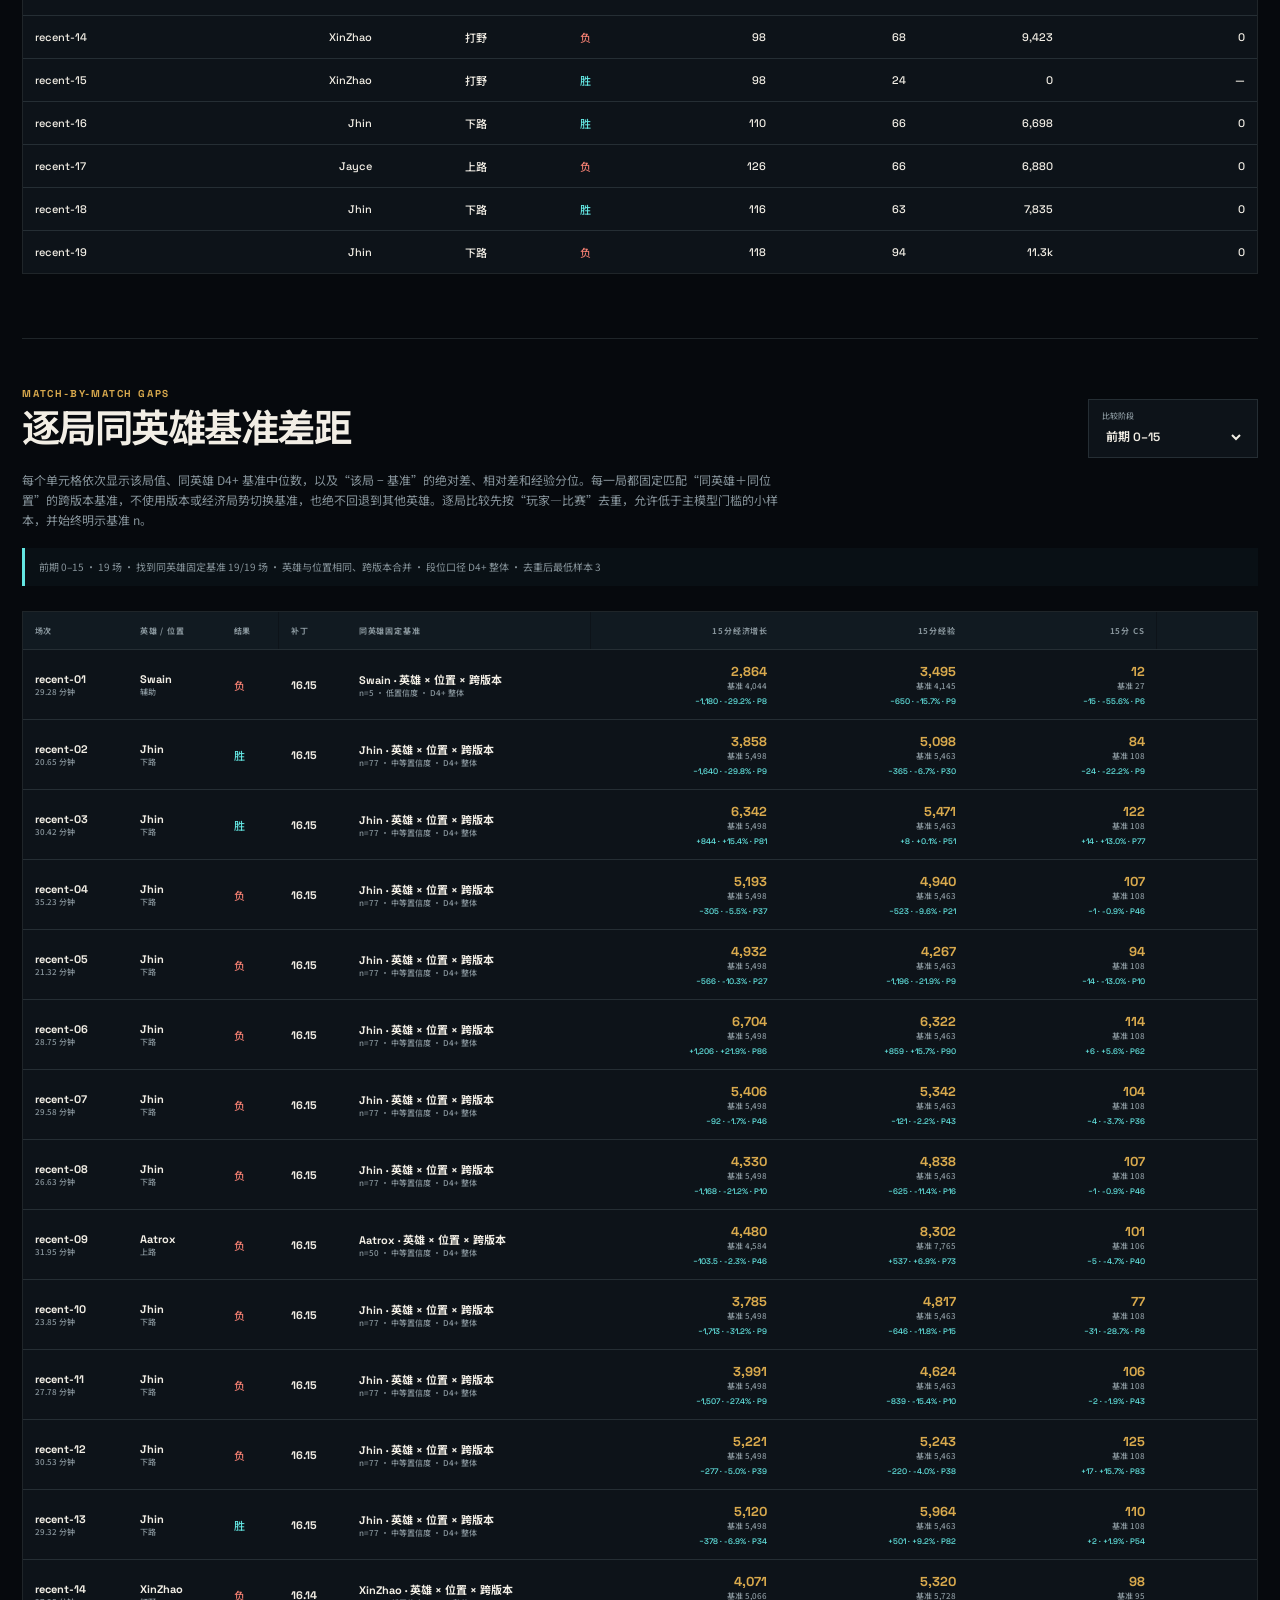
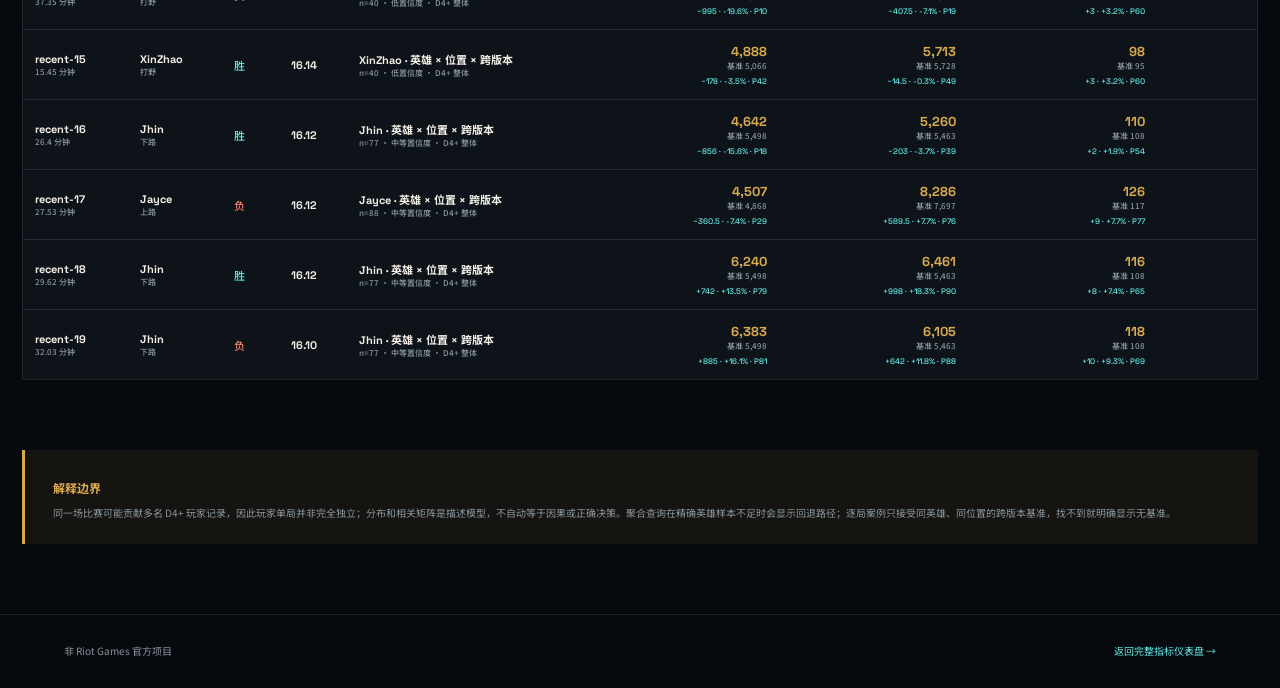
==== commit fd39e04a: "Switch local case to Geolonwe and refresh model" ====
--- a/conditional-model.html
+++ b/conditional-model.html
@@ -49,7 +49,7 @@
       <p class="section-copy">中心以中位数为主，同时保留 P10–P90、MAD、缺失率和 Winsorize 边界。这里描述高分玩家在相同条件下“通常是什么样”，不把统计异常直接判成失误。</p>
       <div class="table-wrap">
         <table class="metric-table">
-          <thead><tr><th>指标</th><th>高分样本</th><th>P10</th><th>P25</th><th>高分中位数</th><th>P75</th><th>P90</th><th>MAD</th><th>Addy 中位数</th><th>差值 vs 高分中位数</th><th>经验分位</th></tr></thead>
+          <thead><tr><th>指标</th><th>高分样本</th><th>P10</th><th>P25</th><th>高分中位数</th><th>P75</th><th>P90</th><th>MAD</th><th>本地玩家中位数</th><th>差值 vs 高分中位数</th><th>经验分位</th></tr></thead>
           <tbody id="distributionRows"></tbody>
         </table>
       </div>
@@ -69,7 +69,7 @@
     </section>
 
     <section class="section-block case-section">
-      <div class="section-head"><div><p class="eyebrow">LOCAL PLAYER CASE</p><h2><a class="player-link" href="https://op.gg/lol/summoners/oce/Addy%20The%20Great-OC" target="_blank" rel="noreferrer">Addy The Great#OC ↗</a> · 艾希 ADC</h2></div><span id="caseStatus">—</span></div>
+      <div class="section-head"><div><p class="eyebrow">LOCAL PLAYER CASE</p><h2><a class="player-link" id="casePlayerLink" href="https://op.gg/lol/summoners/oce/Geolonwe-OC" target="_blank" rel="noreferrer">Geolonwe#OC ↗</a></h2></div><span id="caseStatus">—</span></div>
       <div class="case-grid">
         <article class="panel prior-panel">
           <div class="panel-head"><div><span>COMPARISON RULE</span><h3>只呈现可复算的数据差距</h3></div></div>
@@ -82,7 +82,7 @@
         </article>
         <article class="panel evidence-panel">
           <div class="panel-head"><div><span>API EVIDENCE</span><h3>最近 20 场同结构对照</h3></div></div>
-          <div class="case-numbers"><div><span>单双排</span><b id="caseMatches">—</b></div><div><span>下路</span><b id="caseBottom">—</b></div><div><span>艾希下路</span><b id="caseAshe">—</b></div></div>
+          <div class="case-numbers"><div><span>单双排</span><b id="caseMatches">—</b></div><div><span id="casePrimaryPositionLabel">主位置</span><b id="casePrimaryPositionMatches">—</b></div><div><span id="casePrimaryChampionLabel">主英雄</span><b id="casePrimaryChampionMatches">—</b></div></div>
           <p id="caseMessage">等待数据。</p>
         </article>
       </div>
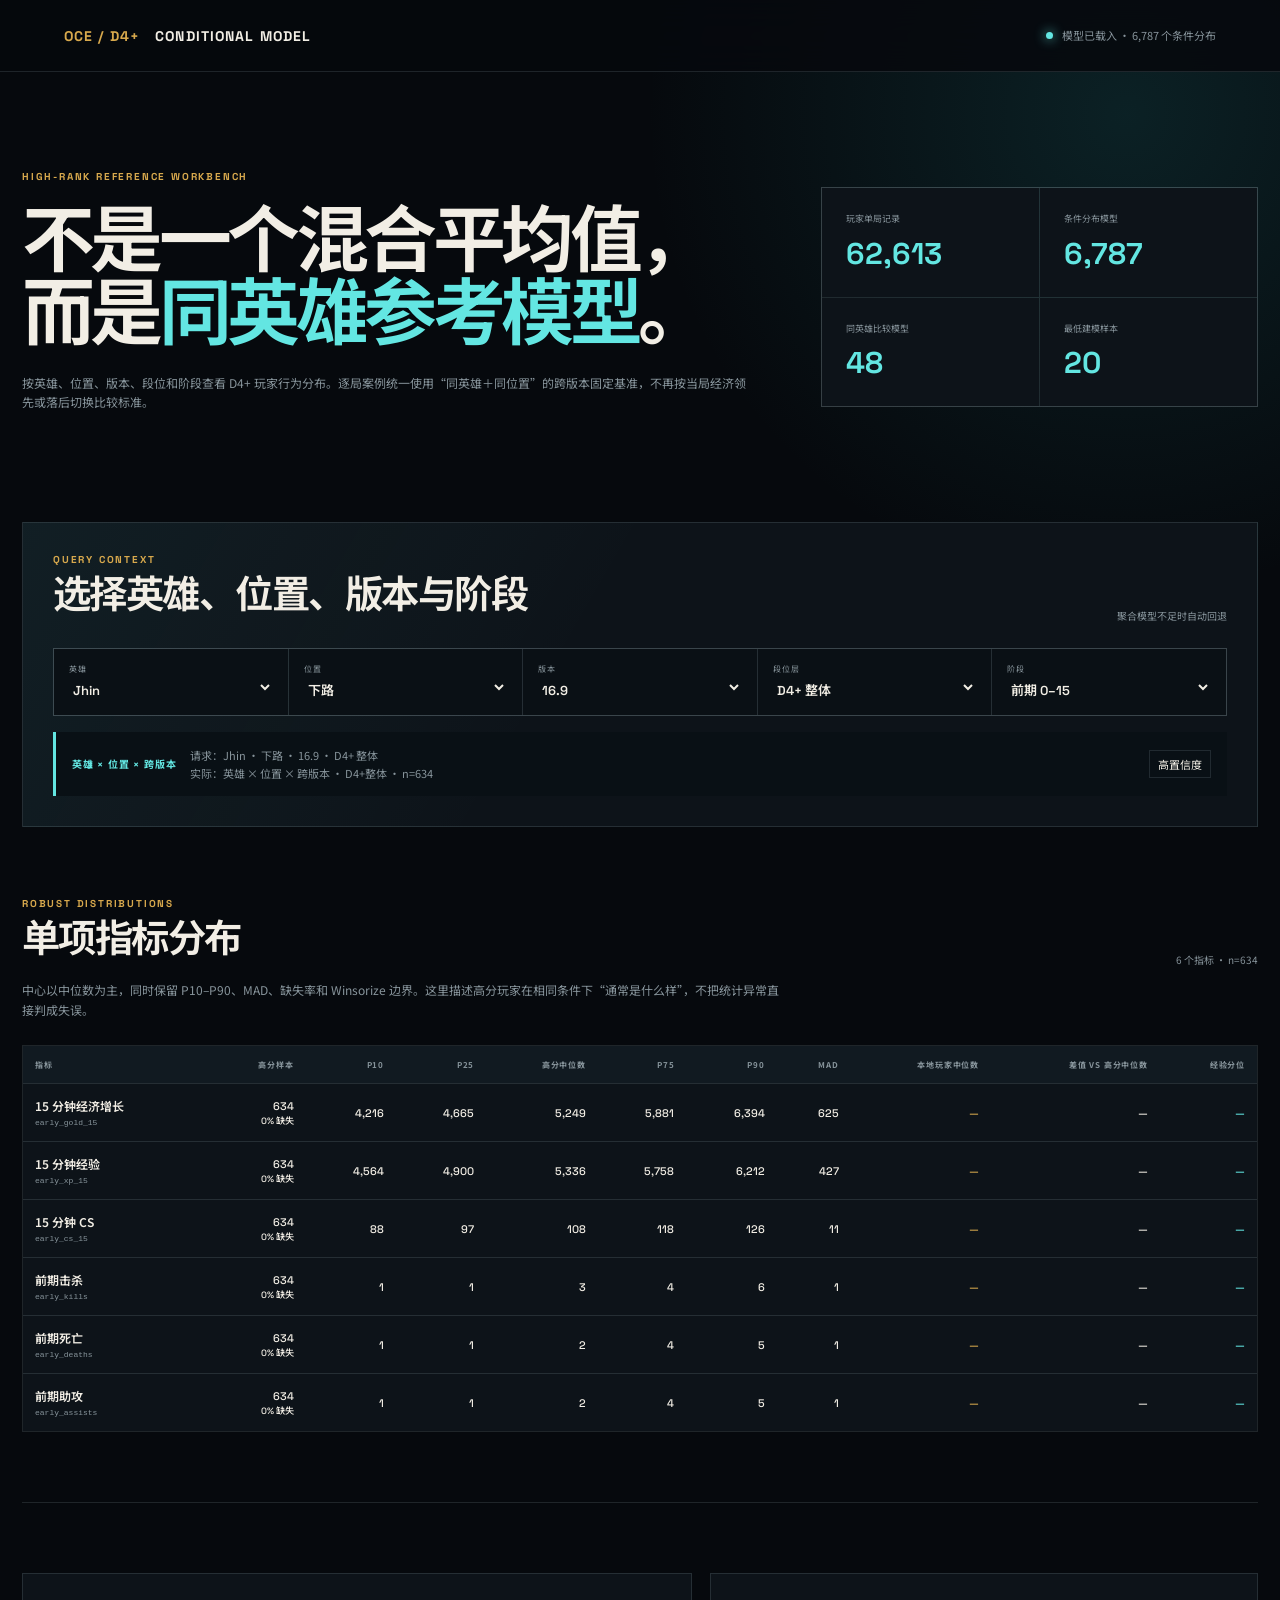
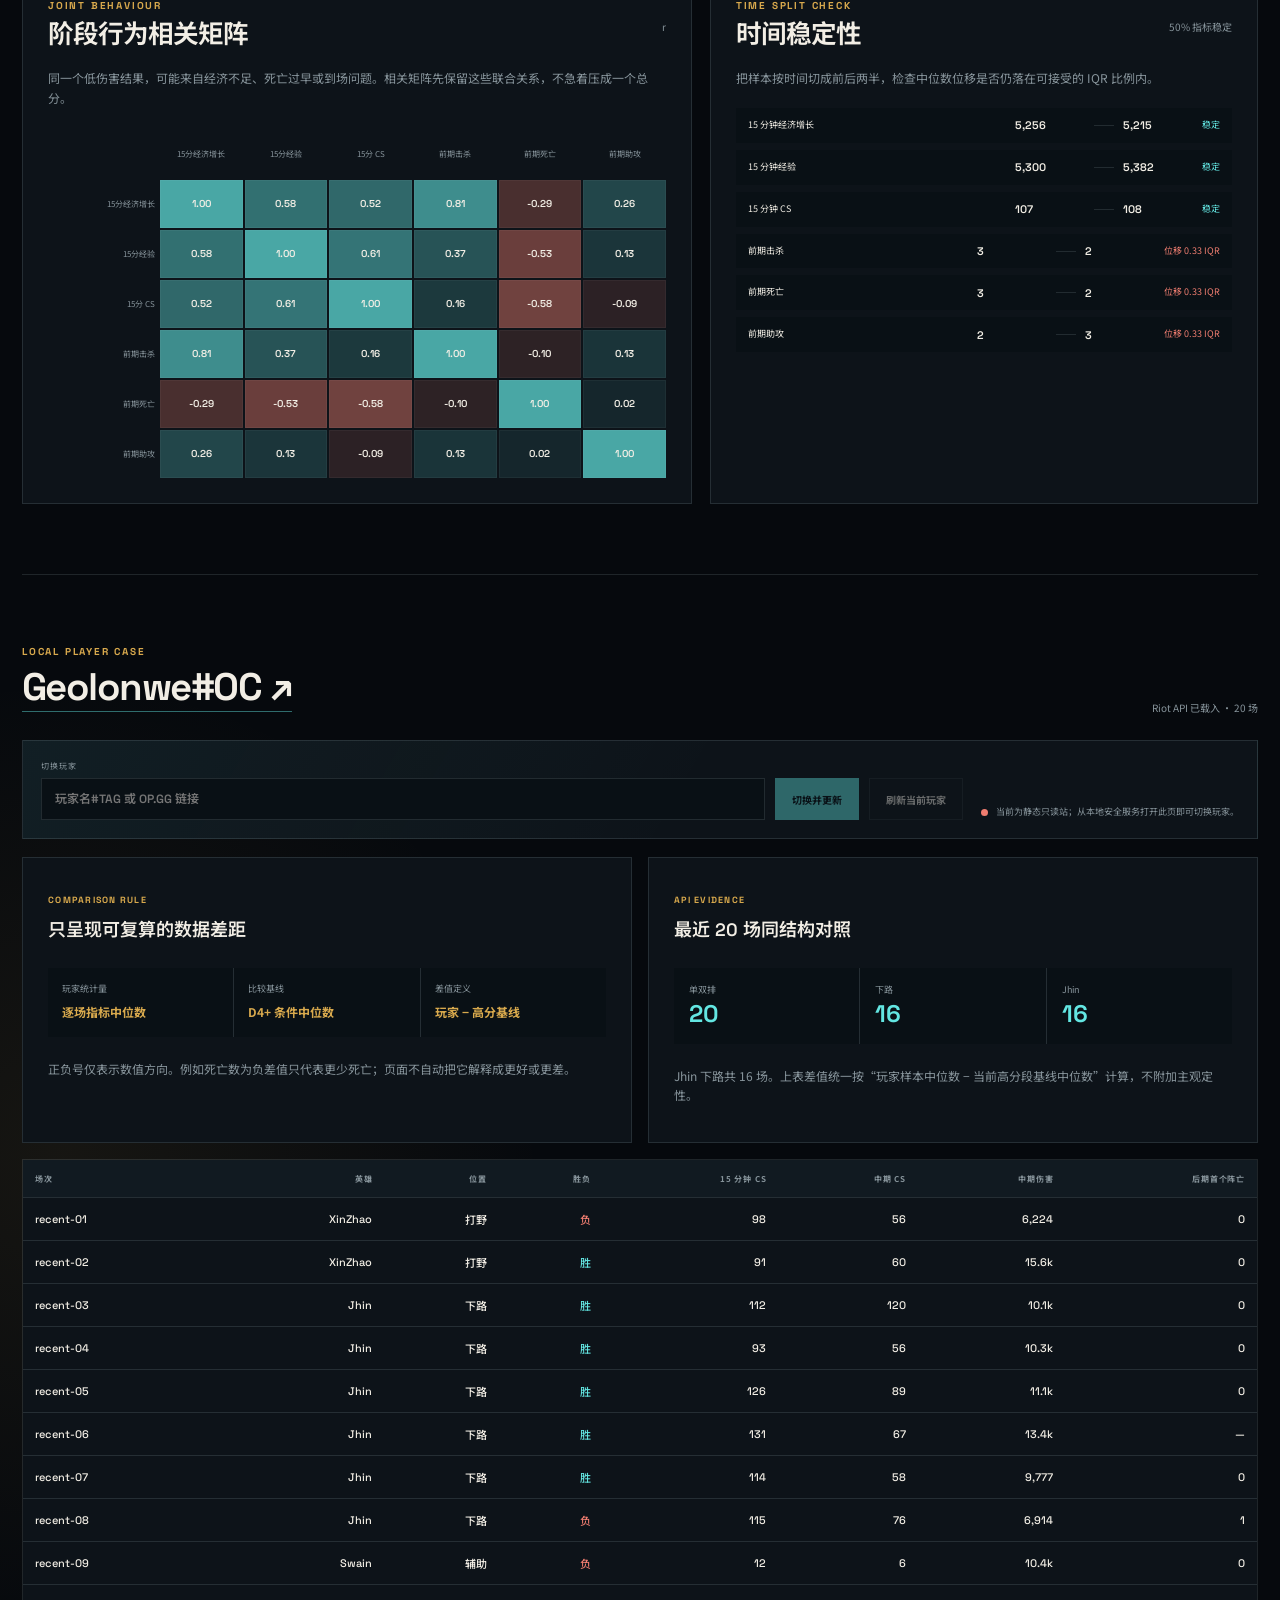
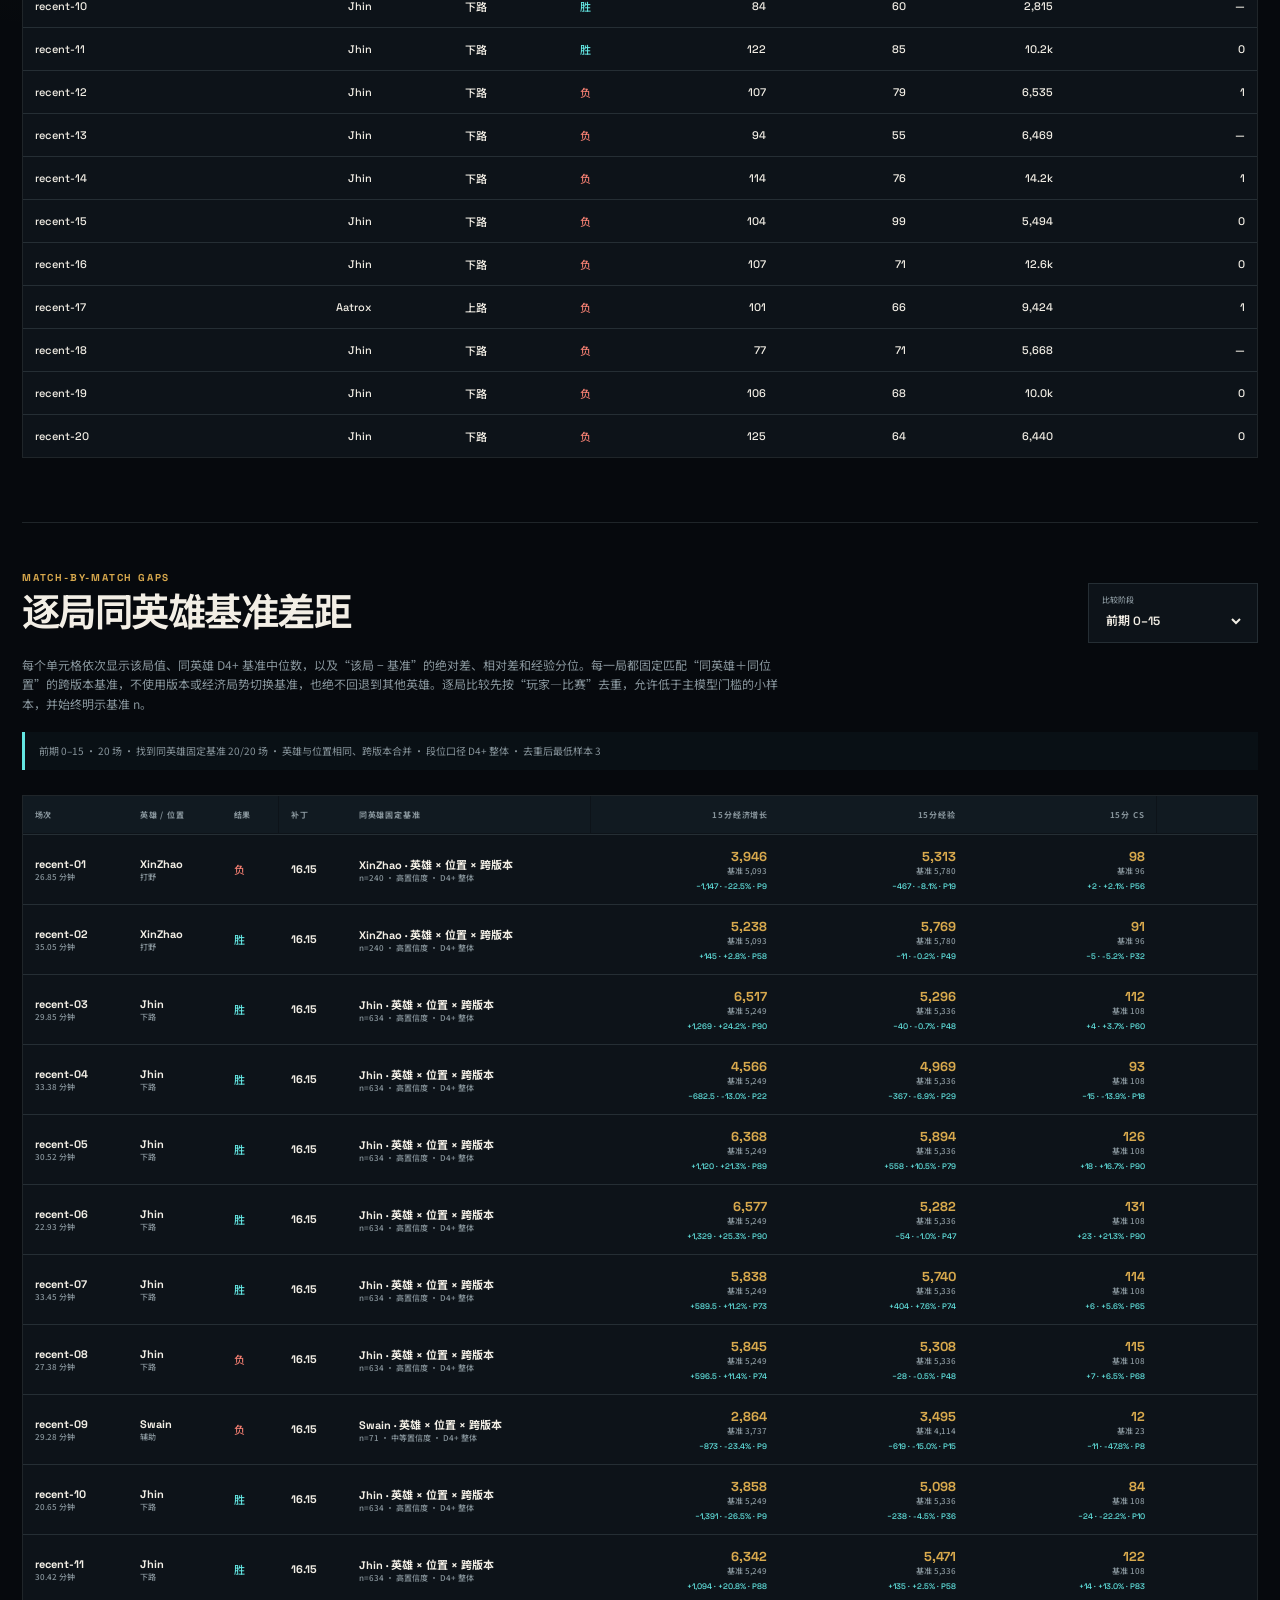
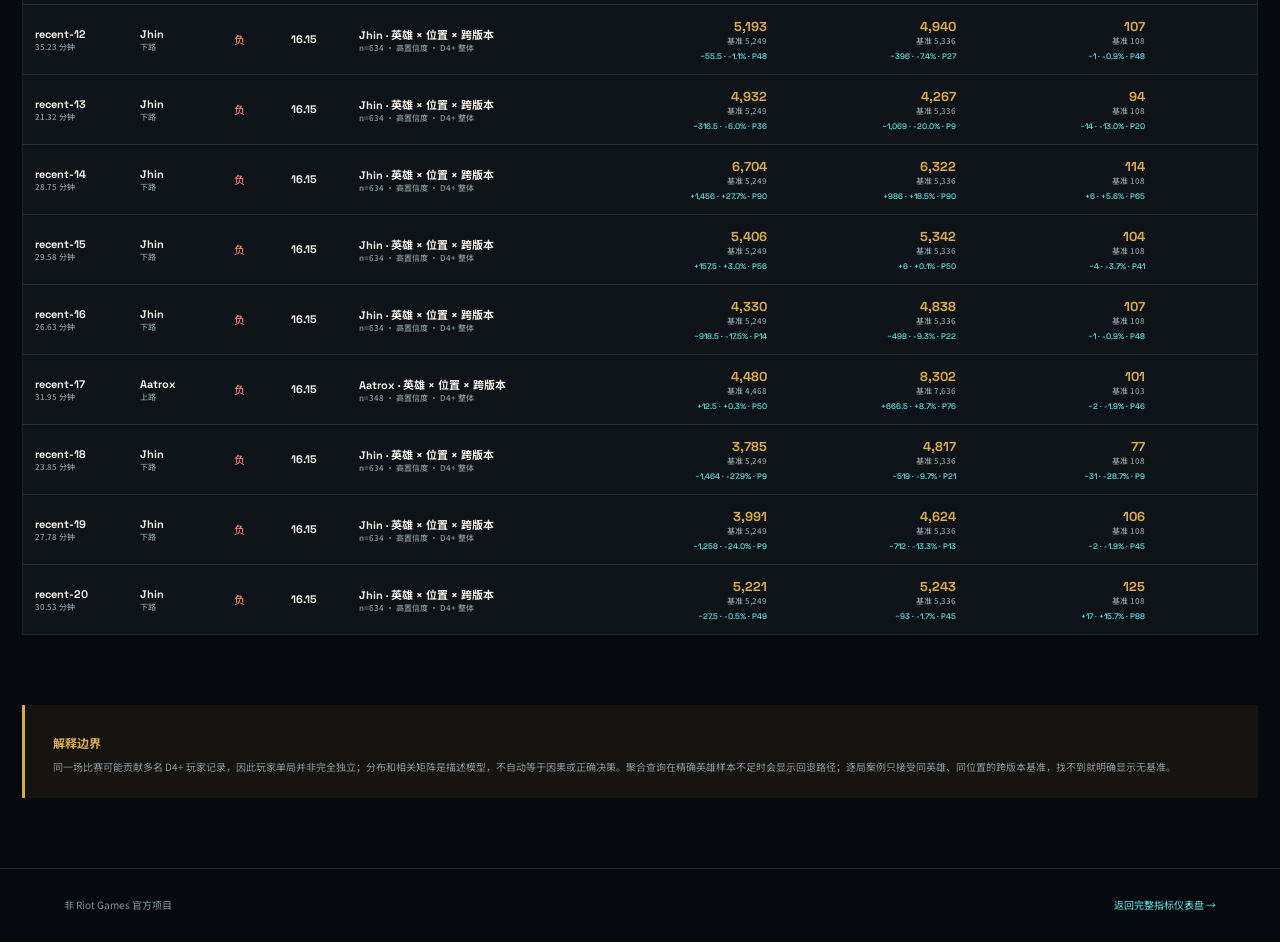
==== commit ba558bdf: "Add secure player refresh controls" ====
--- a/conditional-model.html
+++ b/conditional-model.html
@@ -70,6 +70,14 @@
 
     <section class="section-block case-section">
       <div class="section-head"><div><p class="eyebrow">LOCAL PLAYER CASE</p><h2><a class="player-link" id="casePlayerLink" href="https://op.gg/lol/summoners/oce/Geolonwe-OC" target="_blank" rel="noreferrer">Geolonwe#OC ↗</a></h2></div><span id="caseStatus">—</span></div>
+      <div class="player-control">
+        <form id="playerSwitchForm">
+          <label for="playerRiotId"><span>切换玩家</span><input id="playerRiotId" name="riotId" type="text" maxlength="81" placeholder="玩家名#TAG 或 OP.GG 链接" autocomplete="off"></label>
+          <button id="playerSwitchButton" type="submit" disabled>切换并更新</button>
+          <button id="playerRefreshButton" class="secondary" type="button" disabled>刷新当前玩家</button>
+        </form>
+        <div class="player-service-state" id="playerServiceState" data-state="checking" aria-live="polite"><i></i><span>正在检查安全更新服务…</span></div>
+      </div>
       <div class="case-grid">
         <article class="panel prior-panel">
           <div class="panel-head"><div><span>COMPARISON RULE</span><h3>只呈现可复算的数据差距</h3></div></div>
--- a/conditional-model-overrides.css
+++ b/conditional-model-overrides.css
@@ -21,6 +21,91 @@
 .player-link:hover {
   color: var(--cyan);
 }
+
+.player-control {
+  display: grid;
+  grid-template-columns: minmax(0, 1fr) auto;
+  gap: 18px;
+  align-items: end;
+  margin: 24px 0 18px;
+  padding: 18px;
+  border: 1px solid var(--line);
+  background: linear-gradient(120deg, rgba(99, 230, 226, .055), transparent 55%), var(--panel);
+}
+
+.player-control form {
+  display: grid;
+  grid-template-columns: minmax(260px, 1fr) auto auto;
+  gap: 10px;
+  align-items: end;
+}
+
+.player-control label span {
+  display: block;
+  margin-bottom: 6px;
+  color: var(--muted);
+  font-size: 8px;
+  letter-spacing: .12em;
+  text-transform: uppercase;
+}
+
+.player-control input {
+  width: 100%;
+  height: 42px;
+  padding: 0 13px;
+  border: 1px solid var(--line);
+  outline: 0;
+  background: #091015;
+  color: var(--ink);
+  font: 600 12px var(--display);
+}
+
+.player-control input:focus {
+  border-color: rgba(99, 230, 226, .65);
+}
+
+.player-control button {
+  height: 42px;
+  padding: 0 16px;
+  border: 1px solid var(--cyan);
+  background: var(--cyan);
+  color: #061014;
+  font: 700 10px var(--display);
+  cursor: pointer;
+}
+
+.player-control button.secondary {
+  border-color: var(--line);
+  background: transparent;
+  color: var(--ink);
+}
+
+.player-control button:disabled {
+  cursor: not-allowed;
+  opacity: .4;
+}
+
+.player-service-state {
+  display: flex;
+  align-items: center;
+  gap: 8px;
+  max-width: 300px;
+  color: var(--muted);
+  font-size: 9px;
+}
+
+.player-service-state i {
+  flex: 0 0 auto;
+  width: 7px;
+  height: 7px;
+  border-radius: 50%;
+  background: var(--gold);
+}
+
+.player-service-state[data-state="online"] i { background: var(--cyan); box-shadow: 0 0 10px var(--cyan); }
+.player-service-state[data-state="busy"] i { background: var(--gold); box-shadow: 0 0 10px var(--gold); }
+.player-service-state[data-state="error"] i,
+.player-service-state[data-state="offline"] i { background: var(--red); }
 
 .match-comparison {
   margin-top: 64px;
@@ -107,6 +192,15 @@
 }
 
 @media (max-width: 680px) {
+  .player-control,
+  .player-control form {
+    grid-template-columns: 1fr;
+  }
+
+  .player-service-state {
+    max-width: none;
+  }
+
   .comparison-head {
     align-items: stretch;
     flex-direction: column;
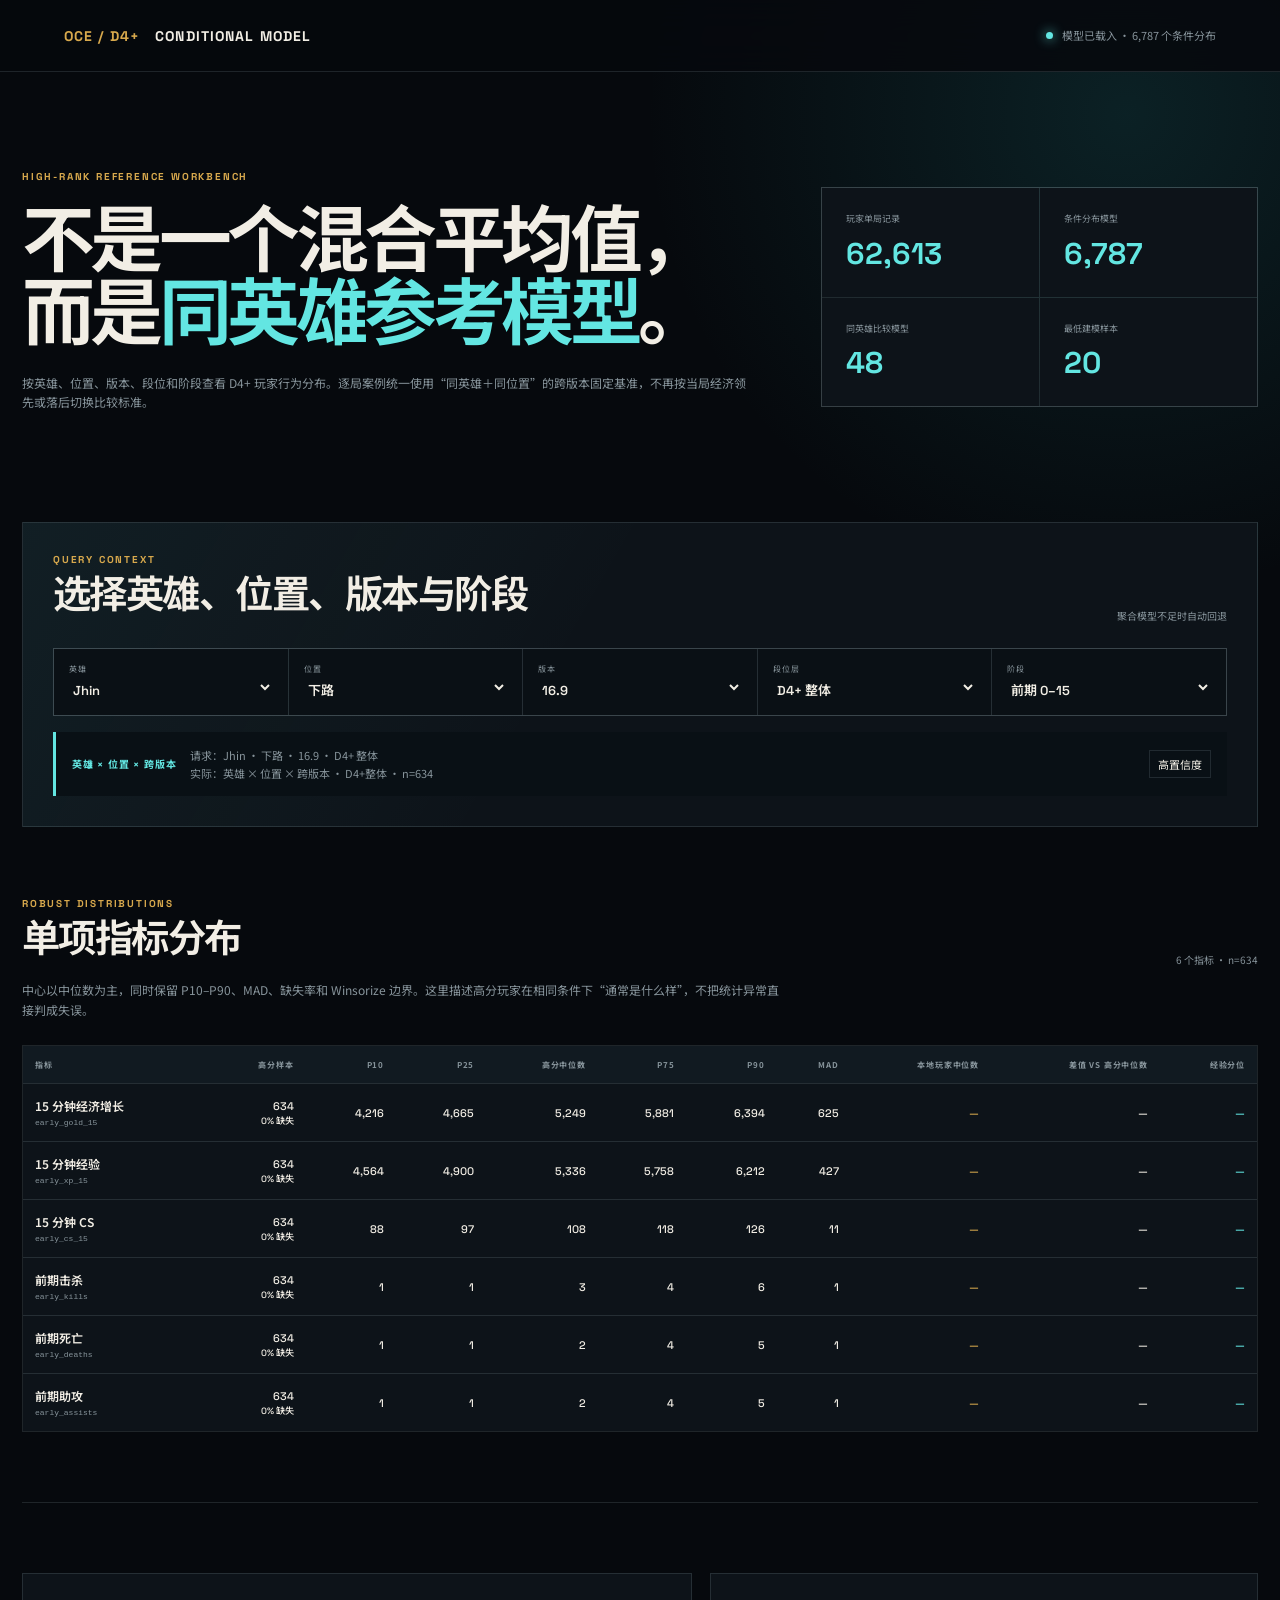
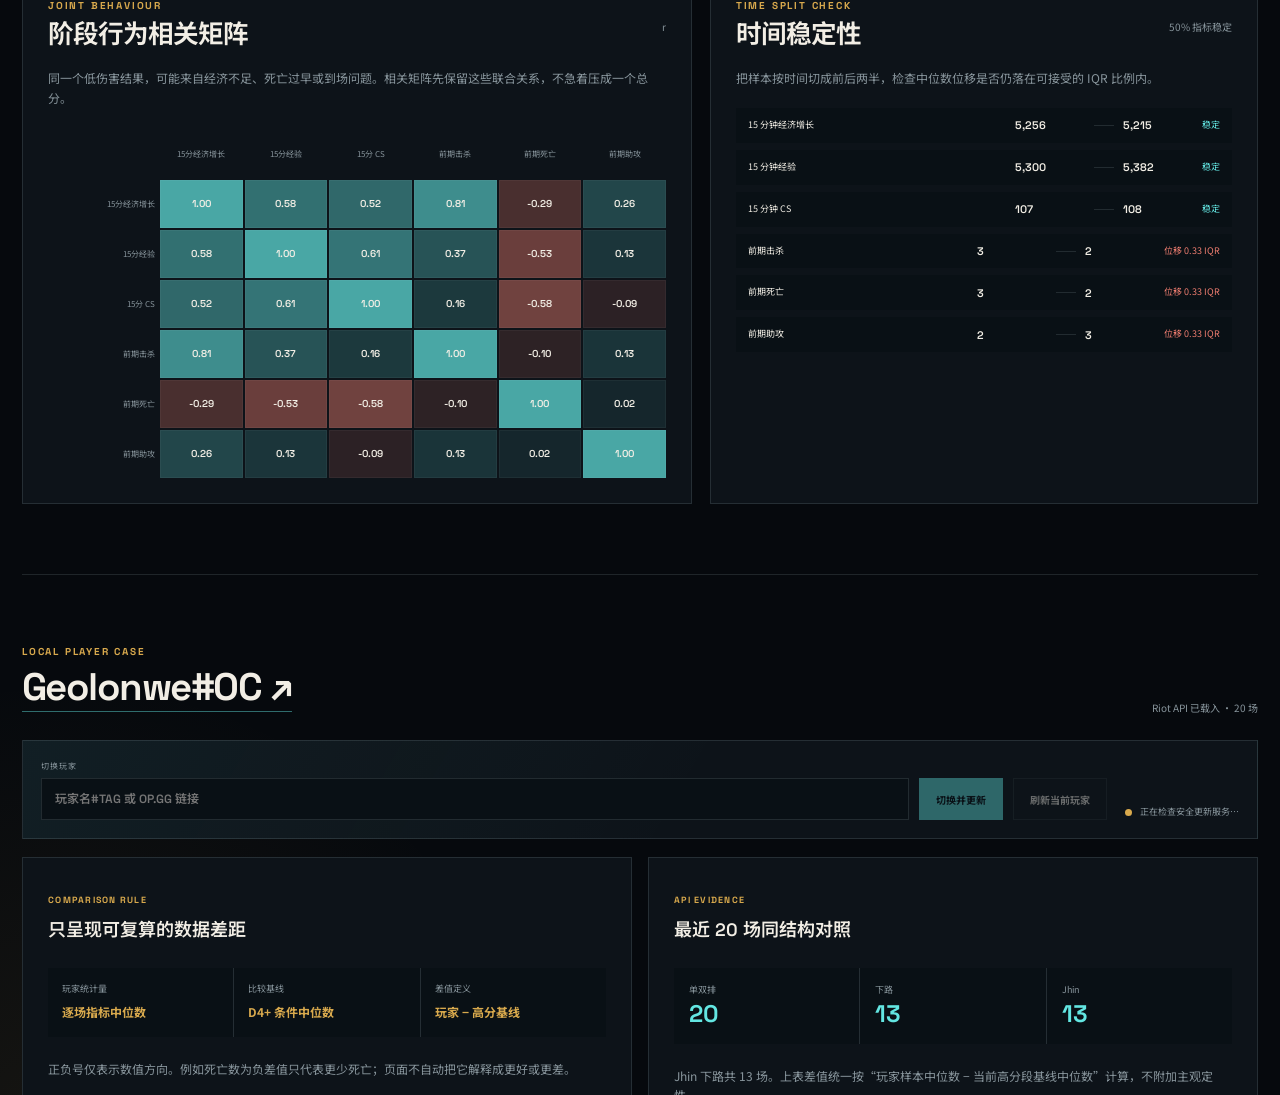
==== commit c06525ba: "Add jungle action comparisons" ====
--- a/conditional-model.html
+++ b/conditional-model.html
@@ -47,6 +47,7 @@
     <section class="section-block">
       <div class="section-head"><div><p class="eyebrow">ROBUST DISTRIBUTIONS</p><h2>单项指标分布</h2></div><span id="distributionCount">—</span></div>
       <p class="section-copy">中心以中位数为主，同时保留 P10–P90、MAD、缺失率和 Winsorize 边界。这里描述高分玩家在相同条件下“通常是什么样”，不把统计异常直接判成失误。</p>
+      <p class="section-copy" id="jungleMetricNote" hidden>打野会额外显示对位资源差、有效 Gank、影响路线、团队史诗野怪和相对敌方打野的行动差。“有效 Gank”严格定义为参与击杀非打野目标；Riot 时间线不提供可靠的失败 Gank 事件，因此这里不伪造“尝试次数”。</p>
       <div class="table-wrap">
         <table class="metric-table">
           <thead><tr><th>指标</th><th>高分样本</th><th>P10</th><th>P25</th><th>高分中位数</th><th>P75</th><th>P90</th><th>MAD</th><th>本地玩家中位数</th><th>差值 vs 高分中位数</th><th>经验分位</th></tr></thead>
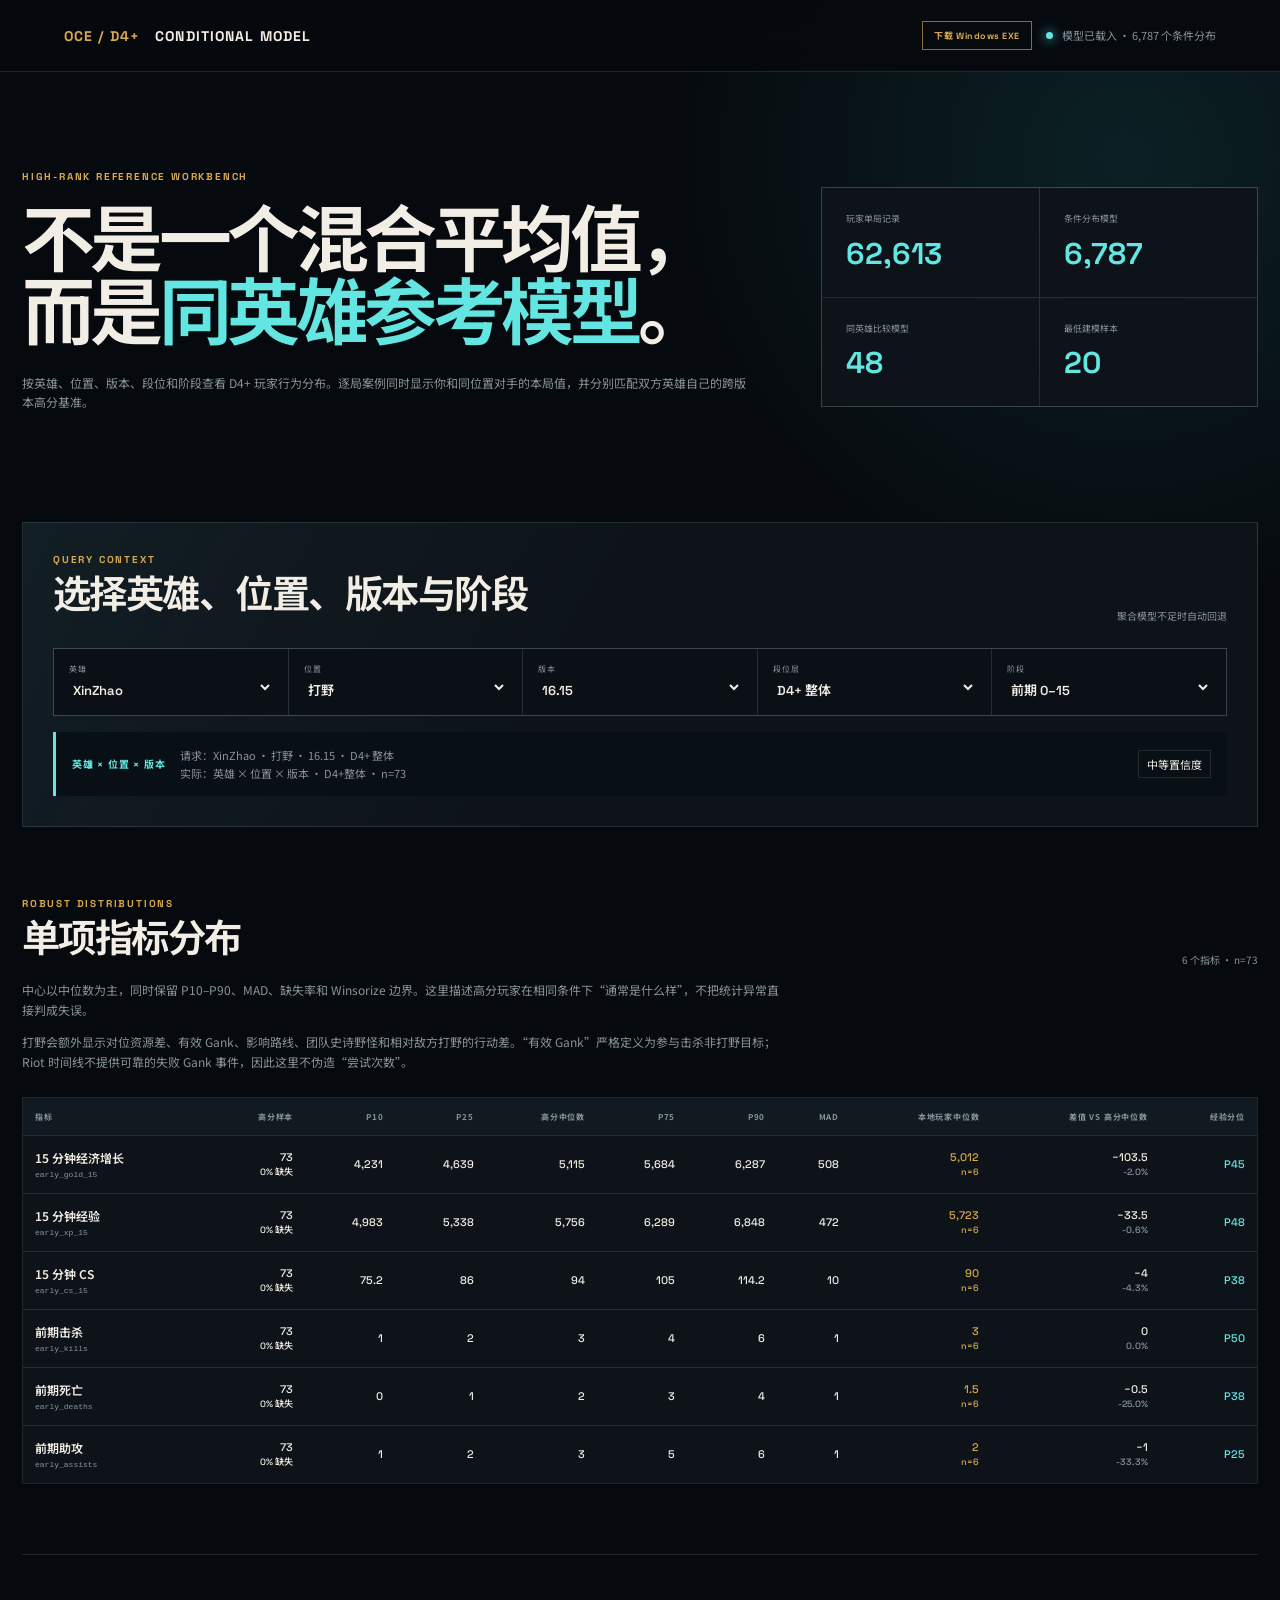
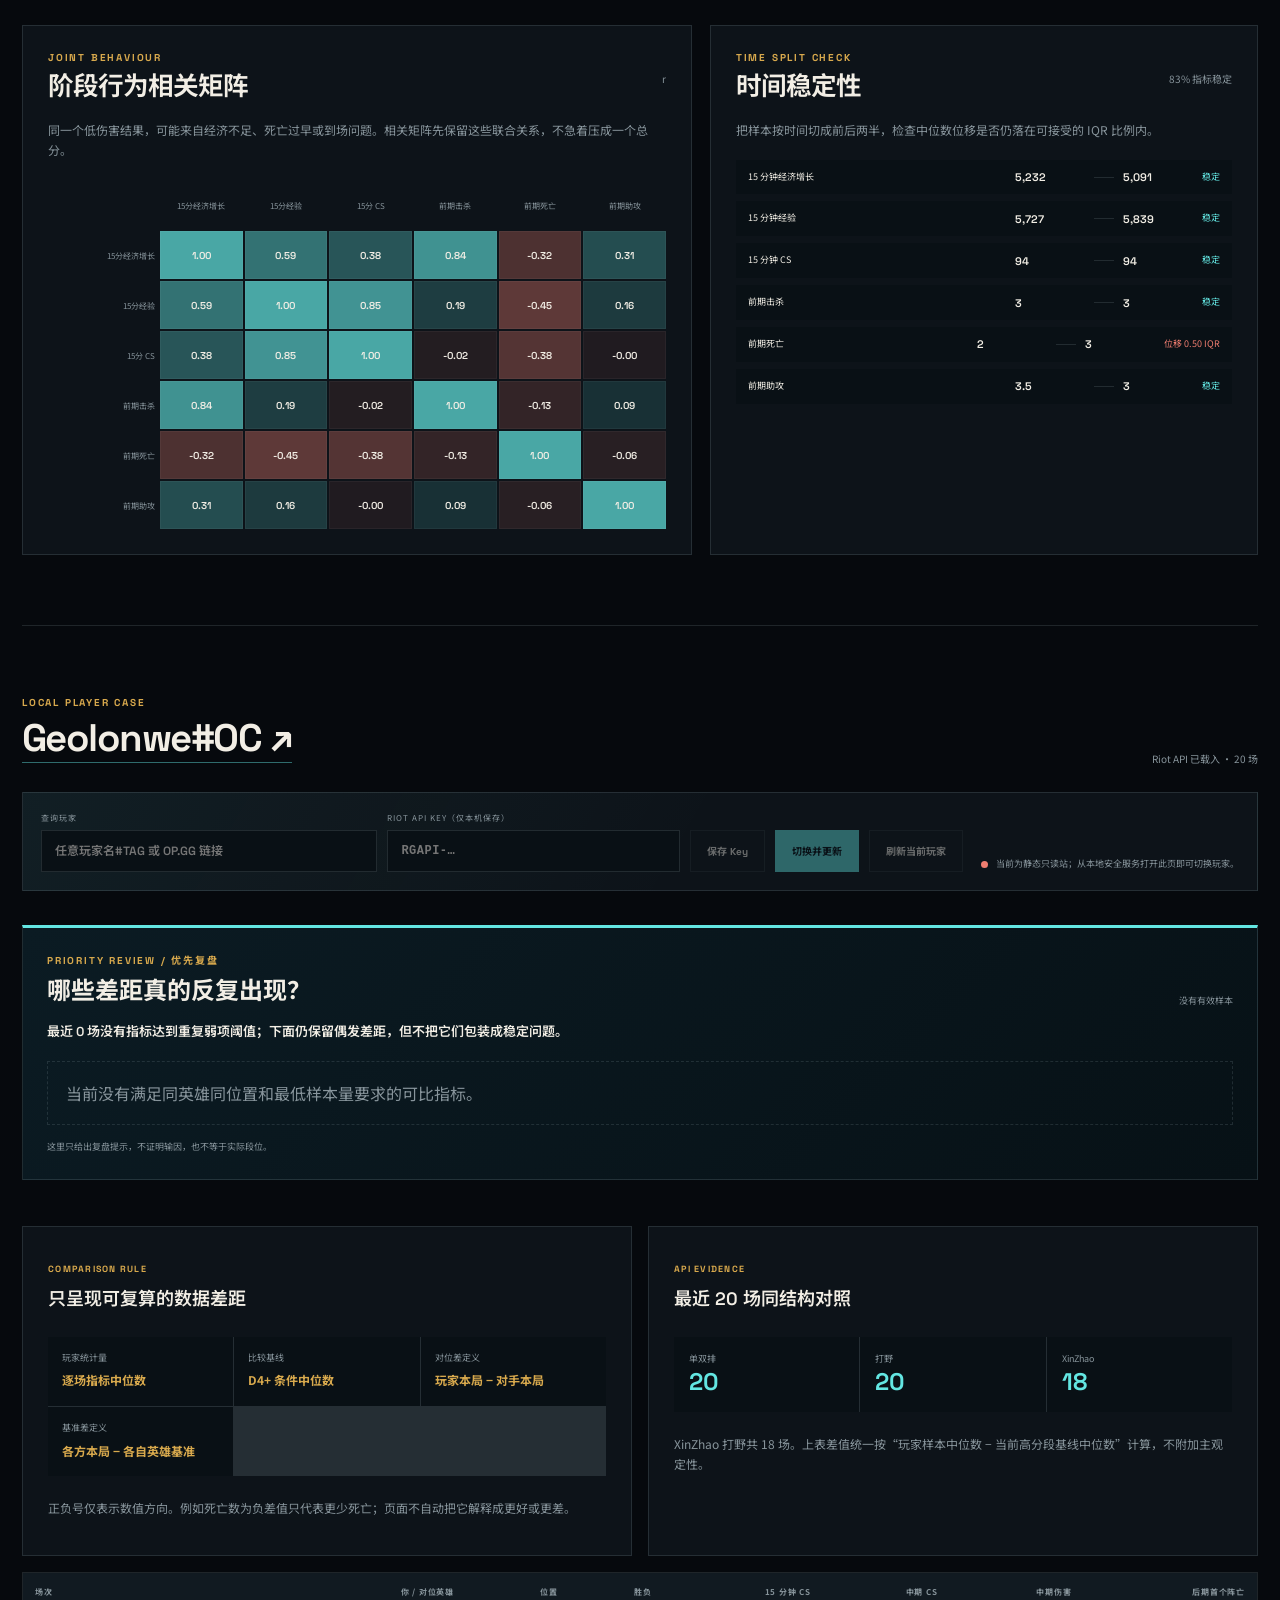
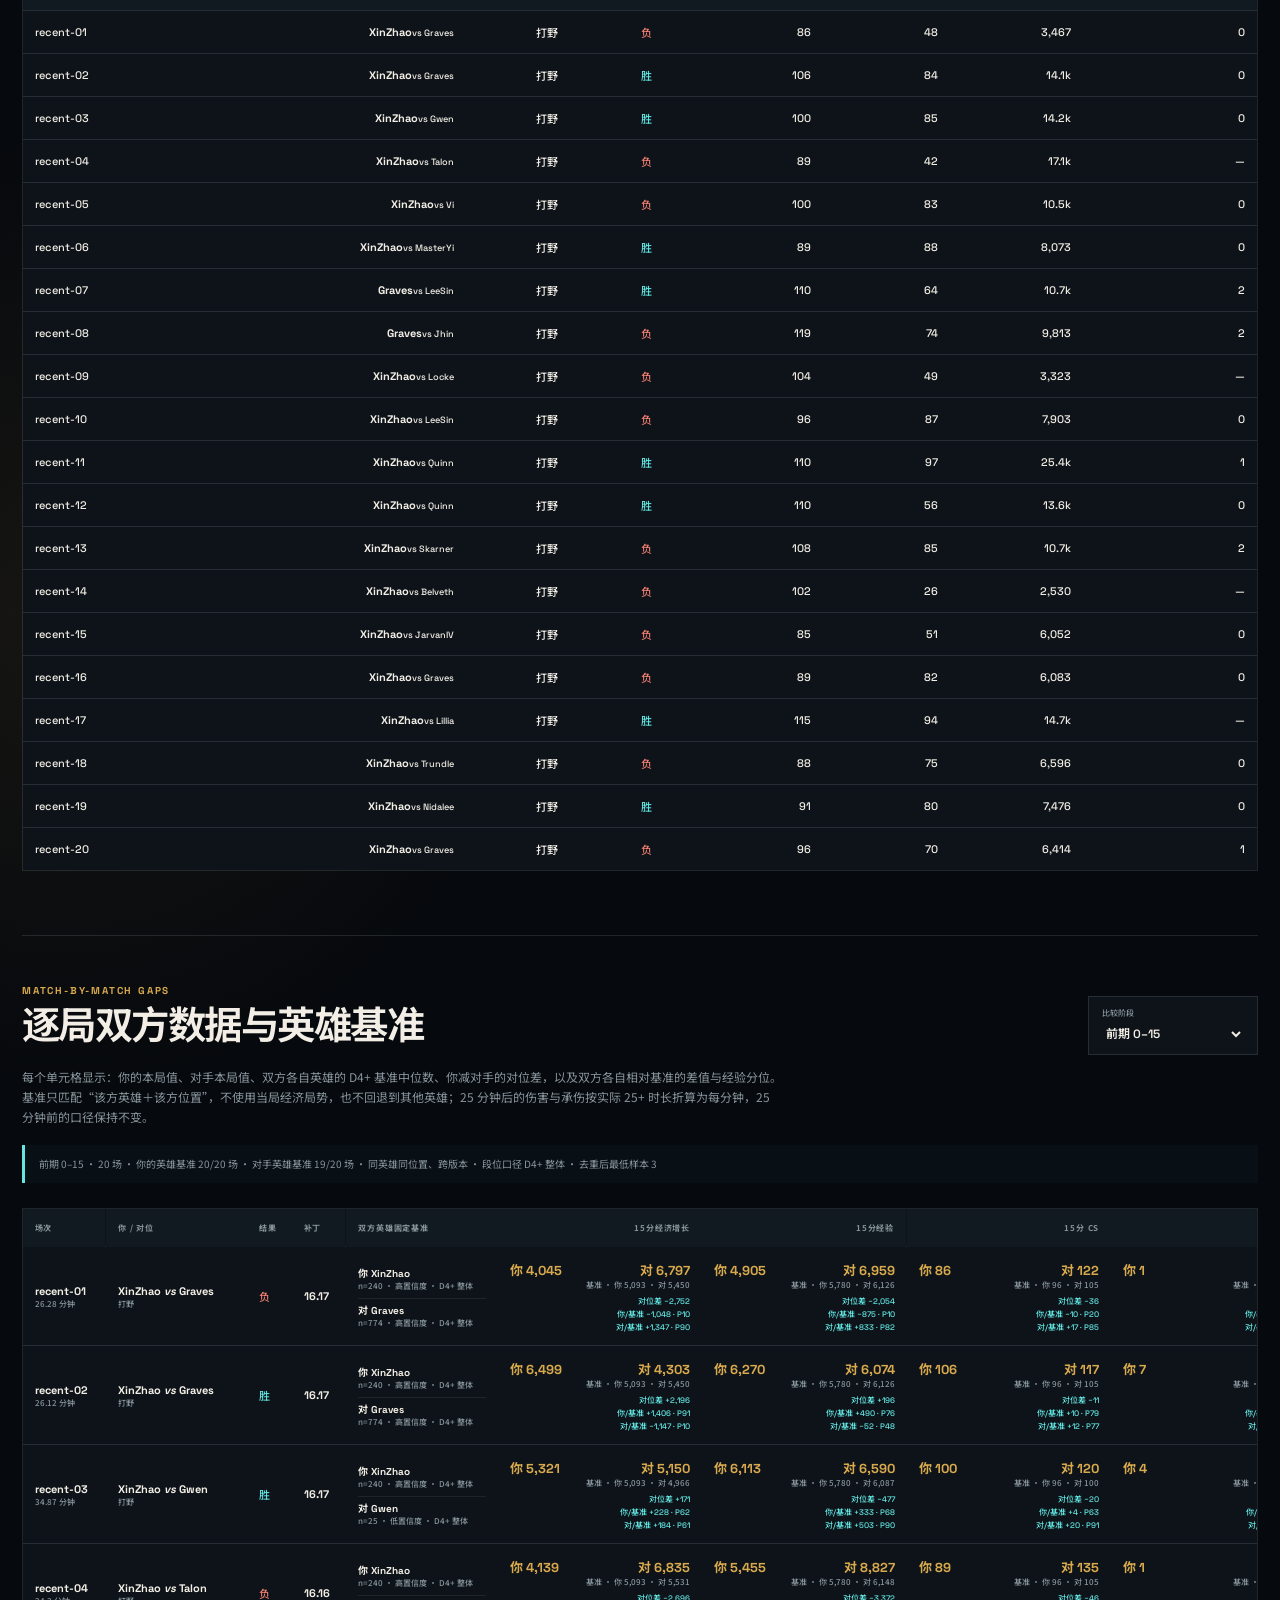
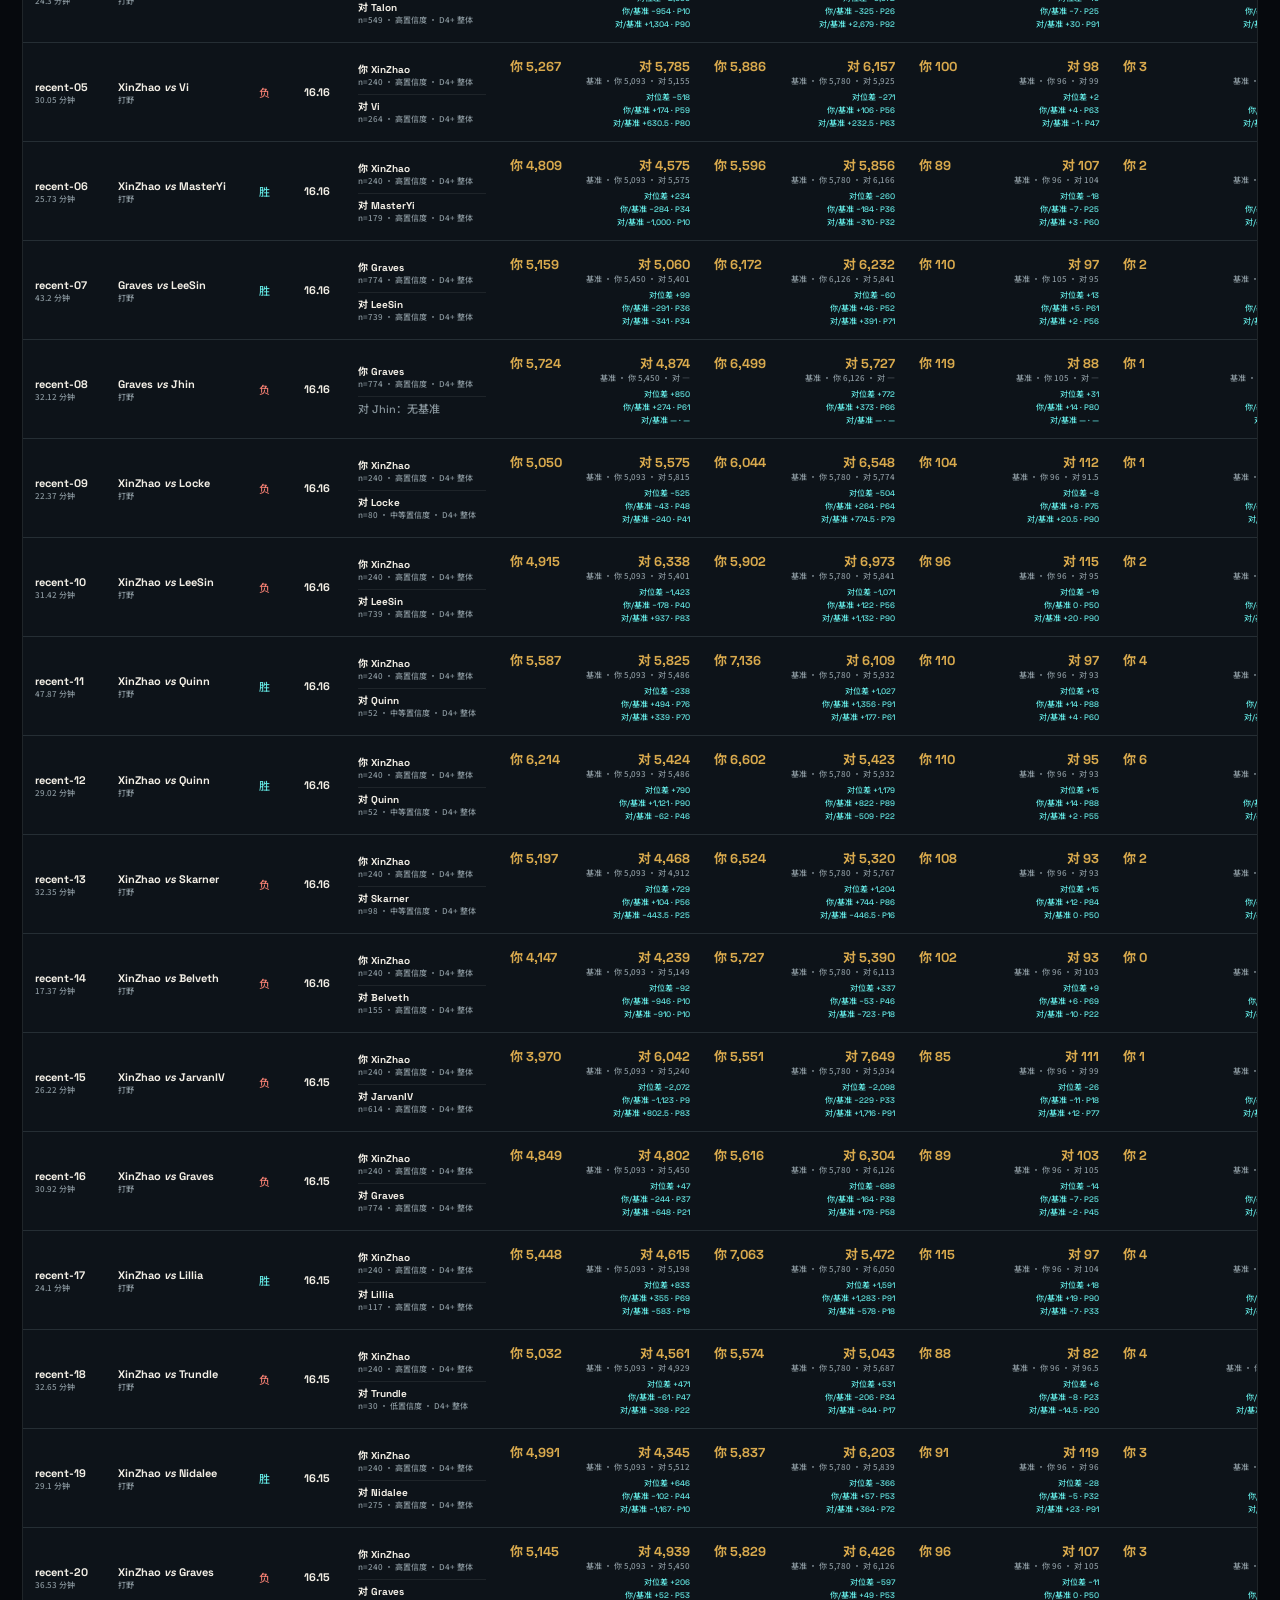
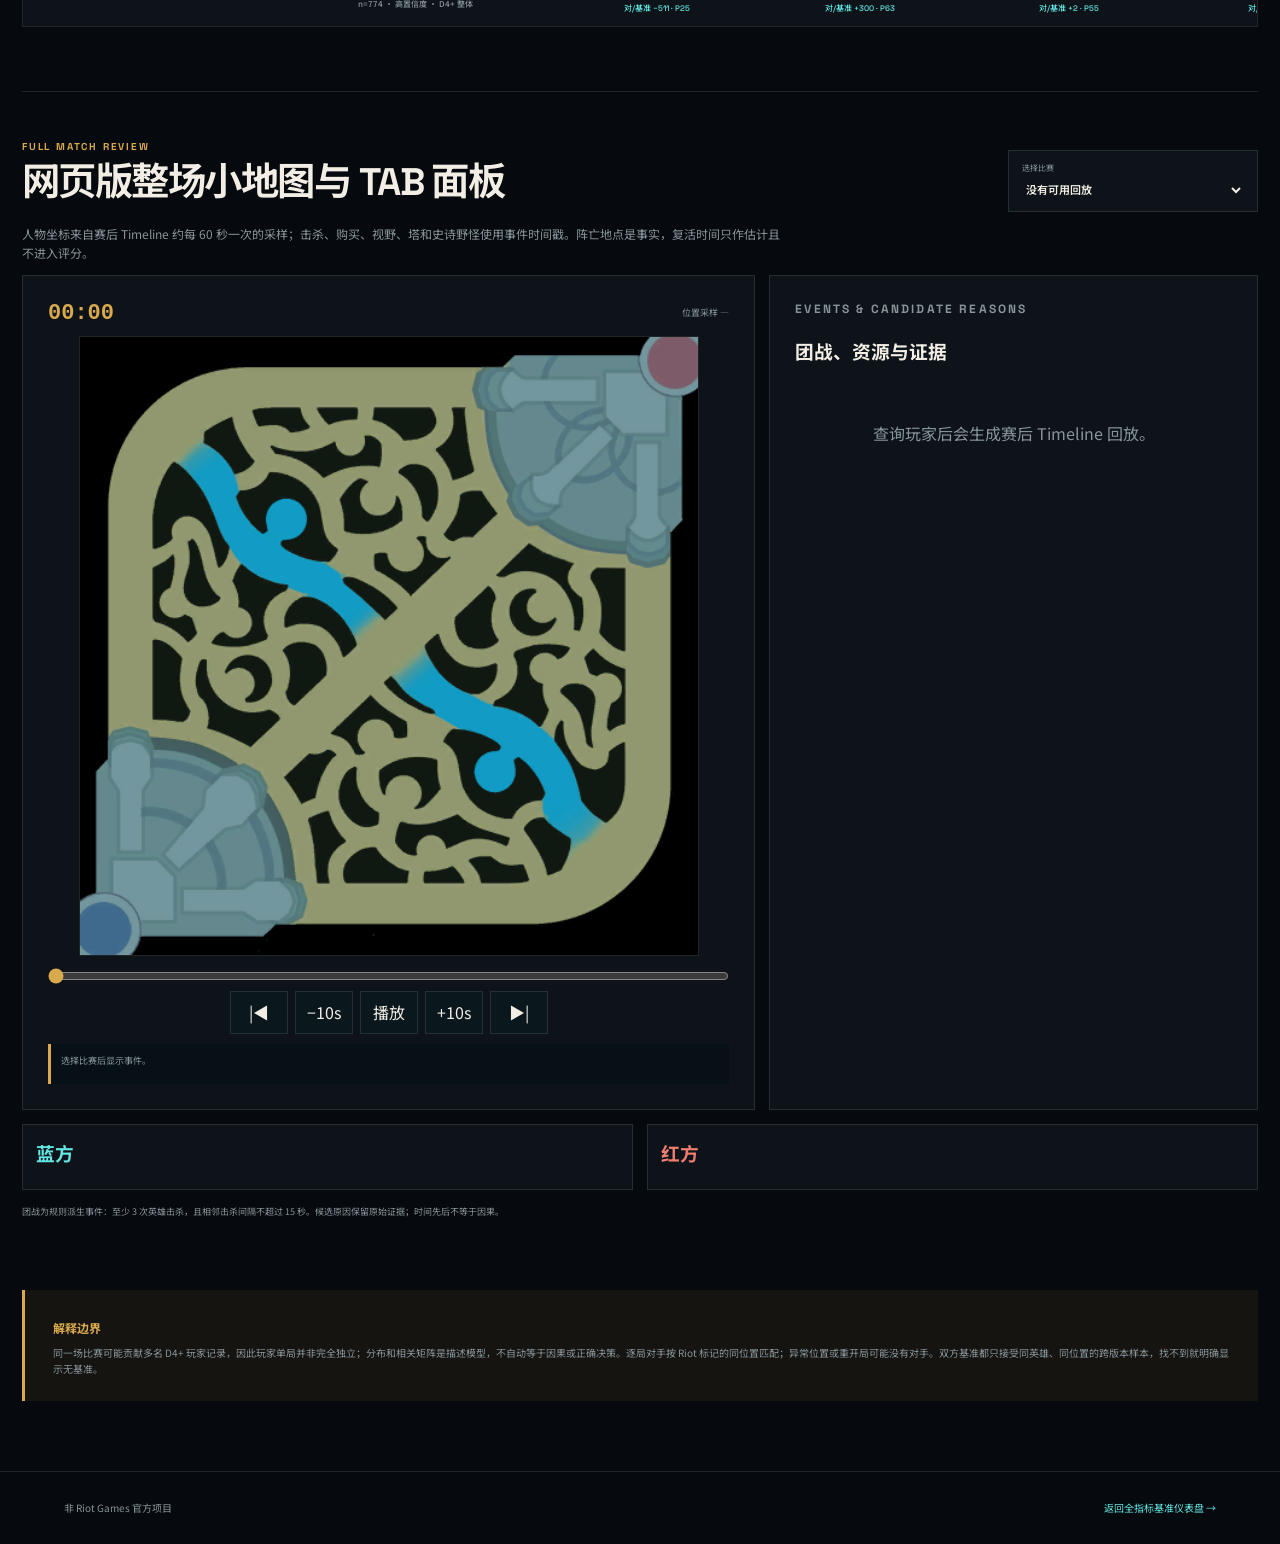
==== commit 3d0a1c29: "Publish web replay parity and Windows app" ====
--- a/conditional-model.html
+++ b/conditional-model.html
@@ -14,7 +14,7 @@
 <body>
   <header class="topbar">
     <a class="brand" href="index.html"><span>OCE / D4+</span> CONDITIONAL MODEL</a>
-    <div class="load-state"><i></i><span id="modelLoadState">正在读取条件模型</span></div>
+    <div class="topbar-actions"><a class="exe-download" href="release/LOLHighRankComparator.exe" download>下载 Windows EXE</a><div class="load-state"><i></i><span id="modelLoadState">正在读取条件模型</span></div></div>
   </header>
 
   <main>
@@ -22,7 +22,7 @@
       <div>
         <p class="eyebrow">HIGH-RANK REFERENCE WORKBENCH</p>
         <h1>不是一个混合平均值，<br>而是<em>同英雄参考模型</em>。</h1>
-        <p class="hero-copy">按英雄、位置、版本、段位和阶段查看 D4+ 玩家行为分布。逐局案例统一使用“同英雄＋同位置”的跨版本固定基准，不再按当局经济领先或落后切换比较标准。</p>
+        <p class="hero-copy">按英雄、位置、版本、段位和阶段查看 D4+ 玩家行为分布。逐局案例同时显示你和同位置对手的本局值，并分别匹配双方英雄自己的跨版本高分基准。</p>
       </div>
       <div class="hero-stats">
         <article><span>玩家单局记录</span><strong id="sourceRows">—</strong></article>
@@ -70,22 +70,31 @@
     </section>
 
     <section class="section-block case-section">
-      <div class="section-head"><div><p class="eyebrow">LOCAL PLAYER CASE</p><h2><a class="player-link" id="casePlayerLink" href="https://op.gg/lol/summoners/oce/Geolonwe-OC" target="_blank" rel="noreferrer">Geolonwe#OC ↗</a></h2></div><span id="caseStatus">—</span></div>
+      <div class="section-head"><div><p class="eyebrow">LOCAL PLAYER CASE</p><h2><a class="player-link" id="casePlayerLink" href="https://op.gg/lol/summoners/oce/FL4SHB4CK-XDD" target="_blank" rel="noreferrer">FL4SHB4CK#XDD ↗</a></h2></div><span id="caseStatus">—</span></div>
       <div class="player-control">
         <form id="playerSwitchForm">
-          <label for="playerRiotId"><span>切换玩家</span><input id="playerRiotId" name="riotId" type="text" maxlength="81" placeholder="玩家名#TAG 或 OP.GG 链接" autocomplete="off"></label>
+          <label for="playerRiotId"><span>查询玩家</span><input id="playerRiotId" name="riotId" type="text" maxlength="81" placeholder="任意玩家名#TAG 或 OP.GG 链接" autocomplete="off"></label>
+          <label for="playerApiKey"><span>Riot API Key（仅本机保存）</span><input id="playerApiKey" name="apiKey" type="password" maxlength="160" placeholder="RGAPI-…" autocomplete="off" spellcheck="false"></label>
+          <button id="apiKeySaveButton" class="secondary" type="button" disabled>保存 Key</button>
           <button id="playerSwitchButton" type="submit" disabled>切换并更新</button>
           <button id="playerRefreshButton" class="secondary" type="button" disabled>刷新当前玩家</button>
         </form>
         <div class="player-service-state" id="playerServiceState" data-state="checking" aria-live="polite"><i></i><span>正在检查安全更新服务…</span></div>
       </div>
+      <section class="review-panel" aria-labelledby="reviewTitle">
+        <div class="review-heading"><div><p class="eyebrow">PRIORITY REVIEW / 优先复盘</p><h2 id="reviewTitle">哪些差距真的反复出现？</h2></div><span id="reviewFreshness">—</span></div>
+        <p id="reviewHeadline" class="review-headline">正在检查逐局证据…</p>
+        <div id="reviewFindings" class="review-findings"></div>
+        <p id="reviewBoundary" class="review-boundary"></p>
+      </section>
       <div class="case-grid">
         <article class="panel prior-panel">
           <div class="panel-head"><div><span>COMPARISON RULE</span><h3>只呈现可复算的数据差距</h3></div></div>
           <div class="prior-list">
             <div><span>玩家统计量</span><b>逐场指标中位数</b></div>
             <div><span>比较基线</span><b>D4+ 条件中位数</b></div>
-            <div><span>差值定义</span><b>玩家 − 高分基线</b></div>
+            <div><span>对位差定义</span><b>玩家本局 − 对手本局</b></div>
+            <div><span>基准差定义</span><b>各方本局 − 各自英雄基准</b></div>
           </div>
           <p>正负号仅表示数值方向。例如死亡数为负差值只代表更少死亡；页面不自动把它解释成更好或更差。</p>
         </article>
@@ -96,26 +105,43 @@
         </article>
       </div>
       <div class="table-wrap recent-wrap">
-        <table class="metric-table recent-table"><thead><tr><th>场次</th><th>英雄</th><th>位置</th><th>胜负</th><th>15 分钟 CS</th><th>中期 CS</th><th>中期伤害</th><th>后期首个阵亡</th></tr></thead><tbody id="recentMatches"></tbody></table>
+        <table class="metric-table recent-table"><thead><tr><th>场次</th><th>你 / 对位英雄</th><th>位置</th><th>胜负</th><th>15 分钟 CS</th><th>中期 CS</th><th>中期伤害</th><th>后期首个阵亡</th></tr></thead><tbody id="recentMatches"></tbody></table>
       </div>
 
       <div class="match-comparison">
         <div class="section-head comparison-head">
-          <div><p class="eyebrow">MATCH-BY-MATCH GAPS</p><h2>逐局同英雄基准差距</h2></div>
+          <div><p class="eyebrow">MATCH-BY-MATCH GAPS</p><h2>逐局双方数据与英雄基准</h2></div>
           <label><span>比较阶段</span><select id="caseComparisonPhase"></select></label>
         </div>
-        <p class="section-copy">每个单元格依次显示该局值、同英雄 D4+ 基准中位数，以及“该局 − 基准”的绝对差、相对差和经验分位。每一局都固定匹配“同英雄＋同位置”的跨版本基准，不使用版本或经济局势切换基准，也绝不回退到其他英雄。逐局比较先按“玩家—比赛”去重，允许低于主模型门槛的小样本，并始终明示基准 n。</p>
+        <p class="section-copy">每个单元格显示：你的本局值、对手本局值、双方各自英雄的 D4+ 基准中位数、你减对手的对位差，以及双方各自相对基准的差值与经验分位。基准只匹配“该方英雄＋该方位置”，不使用当局经济局势，也不回退到其他英雄；25 分钟后的伤害与承伤按实际 25+ 时长折算为每分钟，25 分钟前的口径保持不变。</p>
         <div class="comparison-summary" id="matchComparisonSummary">—</div>
         <div class="table-wrap comparison-wrap">
           <table class="metric-table match-comparison-table"><thead id="matchComparisonHead"></thead><tbody id="matchComparisonRows"></tbody></table>
         </div>
       </div>
+
+      <section class="web-replay" aria-labelledby="webReplayTitle">
+        <div class="section-head replay-head"><div><p class="eyebrow">FULL MATCH REVIEW</p><h2 id="webReplayTitle">网页版整场小地图与 TAB 面板</h2></div><label><span>选择比赛</span><select id="replayMatchSelect"></select></label></div>
+        <p class="section-copy">人物坐标来自赛后 Timeline 约每 60 秒一次的采样；击杀、购买、视野、塔和史诗野怪使用事件时间戳。阵亡地点是事实，复活时间只作估计且不进入评分。</p>
+        <div class="replay-layout">
+          <article class="panel replay-map-panel">
+            <div class="replay-clock"><b id="replayClock">00:00</b><span id="replaySample">位置采样 —</span></div>
+            <div class="rift-map"><img src="assets/map11.png" alt="召唤峡谷地图"><div id="replayMarkers" class="replay-markers"></div><div id="replayEventMarkers" class="replay-event-markers"></div></div>
+            <input id="replayTimeline" type="range" min="0" max="1" value="0" step="1" aria-label="比赛时间线">
+            <div class="replay-controls"><button id="replayStart" type="button">|◀</button><button id="replayBack" type="button">−10s</button><button id="replayPlay" type="button">播放</button><button id="replayForward" type="button">+10s</button><button id="replayEnd" type="button">▶|</button></div>
+            <div id="replayEventFeed" class="replay-event-feed">选择比赛后显示事件。</div>
+          </article>
+          <article class="panel replay-analysis-panel"><p class="eyebrow">EVENTS & CANDIDATE REASONS</p><h3>团战、资源与证据</h3><div id="replayInsights" class="replay-insights"></div></article>
+        </div>
+        <div class="replay-tab-board"><section><h3>蓝方</h3><div id="replayBlueTeam"></div></section><section><h3>红方</h3><div id="replayRedTeam"></div></section></div>
+        <p class="review-boundary">团战为规则派生事件：至少 3 次英雄击杀，且相邻击杀间隔不超过 15 秒。候选原因保留原始证据；时间先后不等于因果。</p>
+      </section>
     </section>
 
-    <aside class="boundary-note"><b>解释边界</b><p>同一场比赛可能贡献多名 D4+ 玩家记录，因此玩家单局并非完全独立；分布和相关矩阵是描述模型，不自动等于因果或正确决策。聚合查询在精确英雄样本不足时会显示回退路径；逐局案例只接受同英雄、同位置的跨版本基准，找不到就明确显示无基准。</p></aside>
+    <aside class="boundary-note"><b>解释边界</b><p>同一场比赛可能贡献多名 D4+ 玩家记录，因此玩家单局并非完全独立；分布和相关矩阵是描述模型，不自动等于因果或正确决策。逐局对手按 Riot 标记的同位置匹配；异常位置或重开局可能没有对手。双方基准都只接受同英雄、同位置的跨版本样本，找不到就明确显示无基准。</p></aside>
   </main>
 
-  <footer><span>非 Riot Games 官方项目</span><a href="index.html">返回完整指标仪表盘 →</a></footer>
+  <footer><span>非 Riot Games 官方项目</span><a href="model-dashboard.html">返回全指标基准仪表盘 →</a></footer>
   <script src="assets/conditional-model-loader.js" data-app="conditional-model-app.js"></script>
 </body>
 </html>
--- a/conditional-model-overrides.css
+++ b/conditional-model-overrides.css
@@ -1,6 +1,10 @@
 .filters {
   grid-template-columns: repeat(5, 1fr);
 }
+
+.topbar-actions { display:flex; align-items:center; gap:14px; }
+.exe-download { padding:7px 11px; border:1px solid rgba(233,189,89,.55); color:var(--gold); font:700 9px var(--display); letter-spacing:.06em; text-decoration:none; }
+.exe-download:hover { background:rgba(233,189,89,.09); border-color:var(--gold); }
 
 .metric-table {
   min-width: 1180px;
@@ -35,7 +39,7 @@
 
 .player-control form {
   display: grid;
-  grid-template-columns: minmax(260px, 1fr) auto auto;
+  grid-template-columns: minmax(230px, 1.15fr) minmax(250px, 1fr) auto auto auto;
   gap: 10px;
   align-items: end;
 }
@@ -63,6 +67,8 @@
 .player-control input:focus {
   border-color: rgba(99, 230, 226, .65);
 }
+
+#playerApiKey { font-family: Consolas, monospace; letter-spacing: .04em; }
 
 .player-control button {
   height: 42px;
@@ -113,6 +119,79 @@
   border-top: 1px solid var(--line);
 }
 
+.review-panel { margin: 34px 0 46px; padding: 24px; border: 1px solid var(--line); border-top: 3px solid var(--cyan); background: linear-gradient(135deg,#0b1b23,#071116); }
+.review-heading { display:flex; align-items:flex-end; justify-content:space-between; gap:20px; }
+.review-heading h2 { margin:2px 0 0; }
+.review-heading > span,.review-boundary { color:var(--muted); font-size:9px; }
+.review-headline { max-width:850px; color:var(--ink); font:600 13px/1.65 var(--display); }
+.review-findings { display:grid; gap:10px; margin-top:18px; }
+.review-card { border:1px solid var(--line); background:#09151b; }
+.review-card.recurring { border-color:rgba(239,123,112,.65); }
+.review-card summary { display:flex; justify-content:space-between; align-items:center; gap:20px; padding:15px; cursor:pointer; }
+.review-card summary::marker { color:var(--cyan); }
+.review-card h3,.review-card p { margin:2px 0; }
+.review-card summary strong { color:var(--gold); font:700 24px var(--display); }
+.review-badge { color:var(--cyan); font:700 8px var(--display); letter-spacing:.08em; }
+.review-card.recurring .review-badge { color:var(--red); }
+.review-meter { height:3px; background:#15242b; }
+.review-meter i { display:block; height:100%; background:var(--cyan); }
+.review-card.recurring .review-meter i { background:var(--red); }
+.review-action { padding:12px 15px; color:var(--muted); }
+.review-table { min-width:760px; }
+.review-table tr.weak td { color:var(--gold); }
+.review-boundary { margin:15px 0 0; }
+.review-empty { padding:18px; color:var(--muted); border:1px dashed var(--line); }
+
+.web-replay { margin-top:64px; padding-top:48px; border-top:1px solid var(--line); }
+.replay-head { align-items:end; }
+.replay-head label { min-width:250px; padding:10px 13px; border:1px solid var(--line); background:var(--panel); }
+.replay-head label span { display:block; color:var(--muted); font-size:8px; }
+.replay-head select { width:100%; margin-top:4px; border:0; outline:0; background:transparent; color:var(--ink); font:600 11px var(--display); }
+.replay-head option { background:var(--panel); }
+.replay-layout { display:grid; grid-template-columns:minmax(520px,1.2fr) minmax(320px,.8fr); gap:14px; }
+.replay-map-panel,.replay-analysis-panel { min-width:0; }
+.replay-clock { display:flex; justify-content:space-between; align-items:center; margin-bottom:10px; }
+.replay-clock b { color:var(--gold); font:700 22px Consolas,monospace; }
+.replay-clock span { color:var(--muted); font-size:9px; }
+.rift-map { position:relative; width:min(100%,620px); margin:auto; aspect-ratio:1; overflow:hidden; border:1px solid var(--line); background:#04090d; }
+.rift-map>img { display:block; width:100%; height:100%; object-fit:cover; }
+.replay-markers,.replay-event-markers { position:absolute; inset:0; pointer-events:none; }
+.replay-marker { position:absolute; width:34px; height:34px; transform:translate(-50%,-50%); border:2px solid var(--cyan); border-radius:50%; background:#071015; box-shadow:0 0 10px #000; overflow:hidden; transition:left .18s linear,top .18s linear; }
+.replay-marker.red,.replay-marker.team-200 { border-color:var(--red); }
+.replay-marker.focus { width:42px; height:42px; border-color:var(--gold); box-shadow:0 0 16px rgba(233,189,89,.7); }
+.replay-marker img { width:100%; height:100%; object-fit:cover; }
+.replay-marker.dead { filter:grayscale(1); opacity:.65; }
+.replay-marker.dead::after { content:'×'; position:absolute; inset:0; display:grid; place-items:center; color:#fff; background:#12090bbb; font:900 28px Arial; }
+.replay-event-pin,.replay-map-event { position:absolute; width:16px; height:16px; transform:translate(-50%,-50%); color:#fff; text-align:center; filter:drop-shadow(0 0 6px var(--gold)); }
+#replayTimeline { width:100%; margin:12px 0 7px; accent-color:var(--gold); }
+.replay-controls { display:flex; justify-content:center; gap:7px; }
+.replay-controls button { min-width:58px; padding:7px 9px; border:1px solid var(--line); background:#0a171d; color:var(--ink); cursor:pointer; }
+.replay-event-feed { min-height:40px; margin-top:10px; padding:10px; border-left:3px solid var(--gold); background:#071015; color:var(--muted); font-size:9px; }
+.replay-event-feed button { display:flex; width:100%; gap:9px; padding:4px; border:0; background:transparent; color:var(--ink); text-align:left; cursor:pointer; }
+.replay-event-feed time { color:var(--gold); font-family:Consolas,monospace; }
+.replay-insights { display:grid; gap:9px; max-height:620px; overflow:auto; }
+.insight-card,.replay-insight { display:grid; grid-template-columns:42px 1fr; gap:10px; width:100%; padding:12px; border:1px solid var(--line); background:#081319; color:var(--ink); text-align:left; cursor:pointer; }
+.insight-card:hover,.replay-insight:hover { border-color:var(--cyan); }
+.insight-card b,.replay-insight b,.replay-insight strong,.replay-insight small,.replay-insight em { display:block; margin-bottom:4px; }
+.insight-card b,.replay-insight b,.replay-insight time { color:var(--gold); }
+.insight-card small,.replay-insight small,.replay-insight em { color:var(--muted); font-style:normal; }
+.insight-card.teamfight { border-left:3px solid var(--red); }
+.replay-tab-board { display:grid; grid-template-columns:1fr 1fr; gap:14px; margin-top:14px; }
+.replay-tab-board>section { padding:13px; border:1px solid var(--line); background:var(--panel); }
+.replay-tab-board h3 { margin:0 0 8px; color:var(--cyan); }
+.replay-tab-board>section+section h3 { color:var(--red); }
+.tab-player,.replay-tab-row { display:grid; grid-template-columns:38px minmax(85px,1fr) 72px 55px 68px minmax(105px,1.2fr); align-items:center; gap:7px; min-height:48px; padding:5px 0; border-top:1px solid rgba(255,255,255,.055); font-size:9px; }
+.tab-player:first-child,.replay-tab-row:first-child { border-top:0; }
+.tab-player>img,.replay-tab-row>img { width:34px; height:34px; border-radius:50%; border:1px solid var(--line); }
+.tab-player.dead>img,.replay-tab-row.dead>img { filter:grayscale(1); opacity:.55; }
+.tab-player b,.tab-player span,.replay-tab-row b,.replay-tab-row span { white-space:nowrap; overflow:hidden; text-overflow:ellipsis; }
+.tab-player small,.replay-tab-row small { display:block; color:var(--muted); }
+.tab-items,.replay-items { display:flex; gap:2px; min-height:24px; overflow:hidden; }
+.item-sprite,.replay-item { flex:0 0 24px; width:24px; height:24px; background-repeat:no-repeat; background-size:240px 240px; border:1px solid #263942; font-size:6px; overflow:hidden; }
+.recent-table tr[data-match-ref] { cursor:pointer; }
+.recent-table tr[data-match-ref]:hover { background:rgba(91,210,208,.06); }
+@media(max-width:980px){.replay-layout,.replay-tab-board{grid-template-columns:1fr}.tab-player{grid-template-columns:38px minmax(85px,1fr) 72px 55px 68px minmax(105px,1.2fr)}}
+
 .comparison-head {
   align-items: end;
 }
@@ -130,6 +209,21 @@
   display: block;
   color: var(--muted);
   font: 500 8px var(--body);
+}
+
+.baseline-cell > span {
+  display: block;
+  padding: 3px 0;
+}
+
+.baseline-cell > span + span {
+  margin-top: 4px;
+  border-top: 1px solid rgba(255,255,255,.07);
+}
+
+.baseline-cell strong {
+  color: var(--ink);
+  font-size: 10px;
 }
 
 .comparison-head select {
@@ -169,10 +263,13 @@
 }
 
 .comparison-metric {
-  min-width: 138px;
+  min-width: 190px;
 }
 
 .comparison-metric b {
+  display: flex !important;
+  justify-content: space-between;
+  gap: 10px;
   color: var(--gold) !important;
   font-size: 13px;
 }
@@ -186,6 +283,11 @@
   white-space: nowrap;
 }
 
+.comparison-metric em span {
+  display: block;
+  margin-top: 2px;
+}
+
 .comparison-metric.missing,
 .no-baseline {
   color: var(--muted);
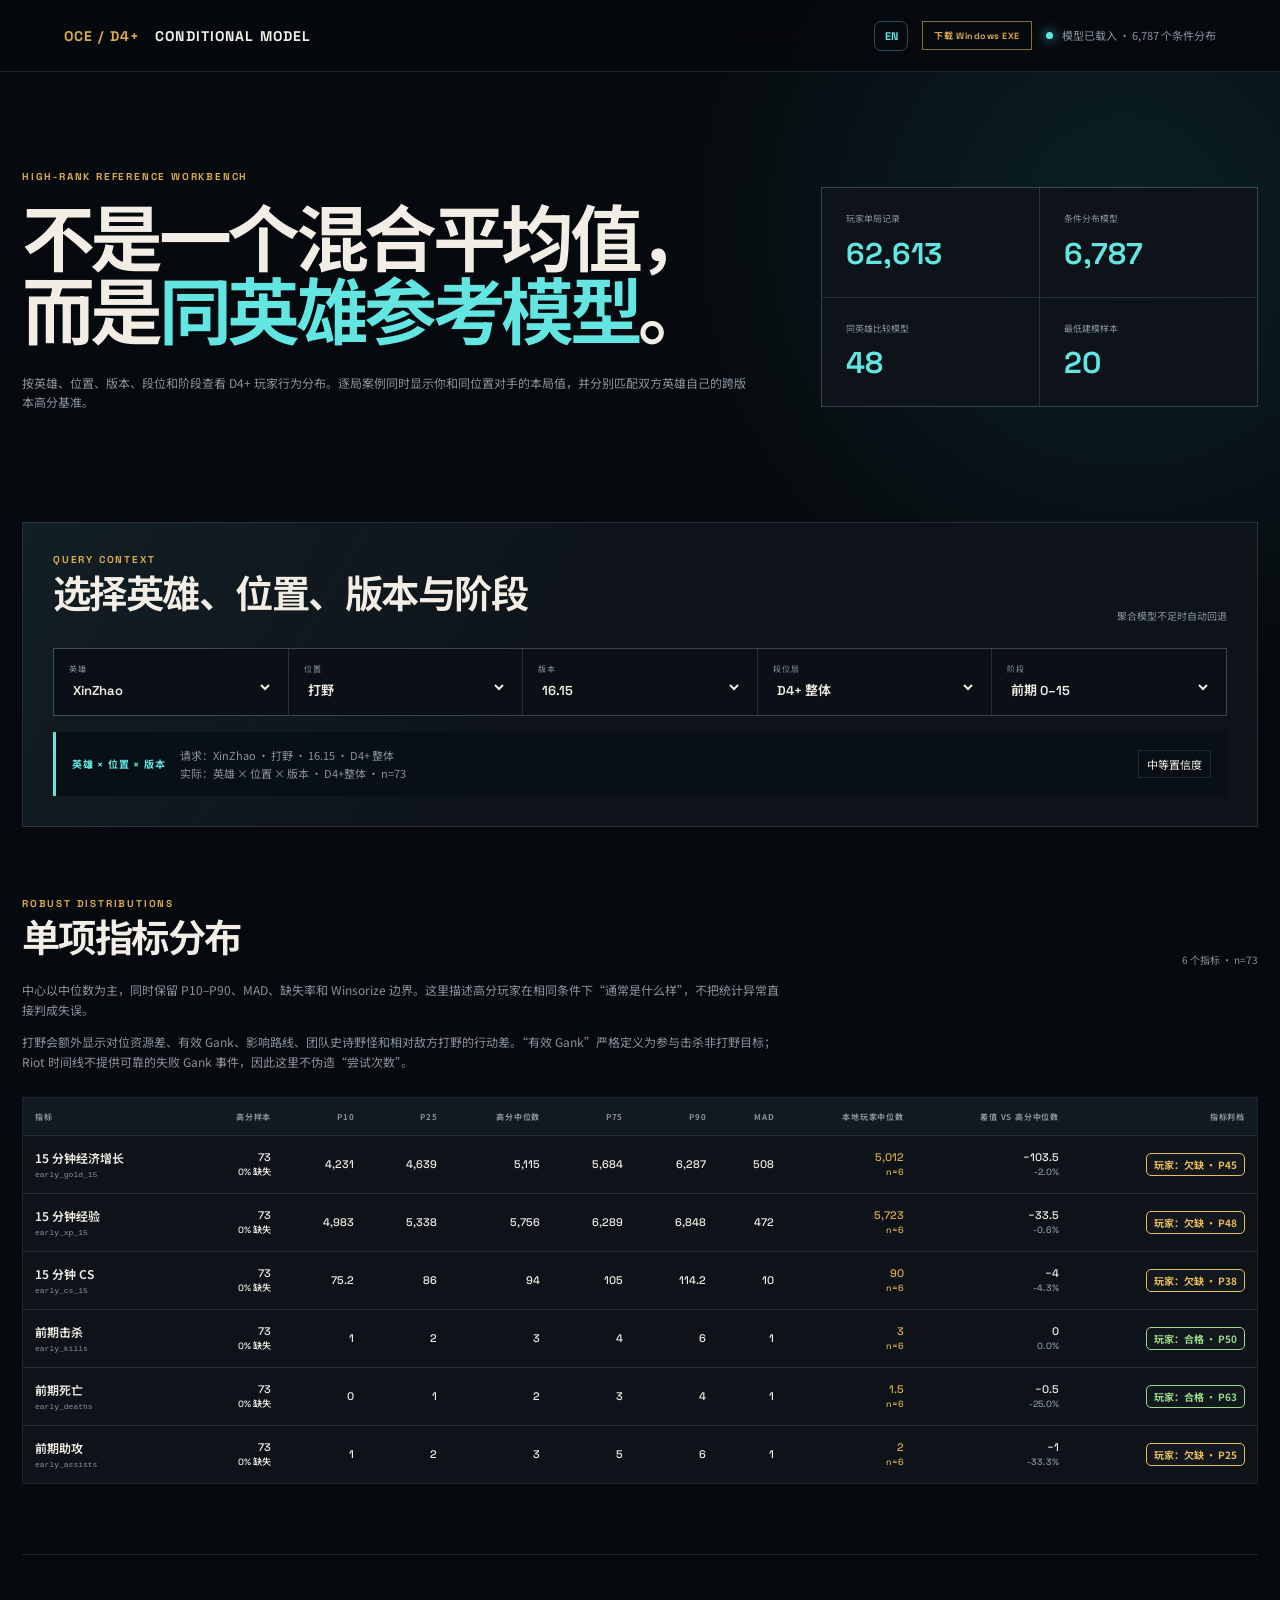
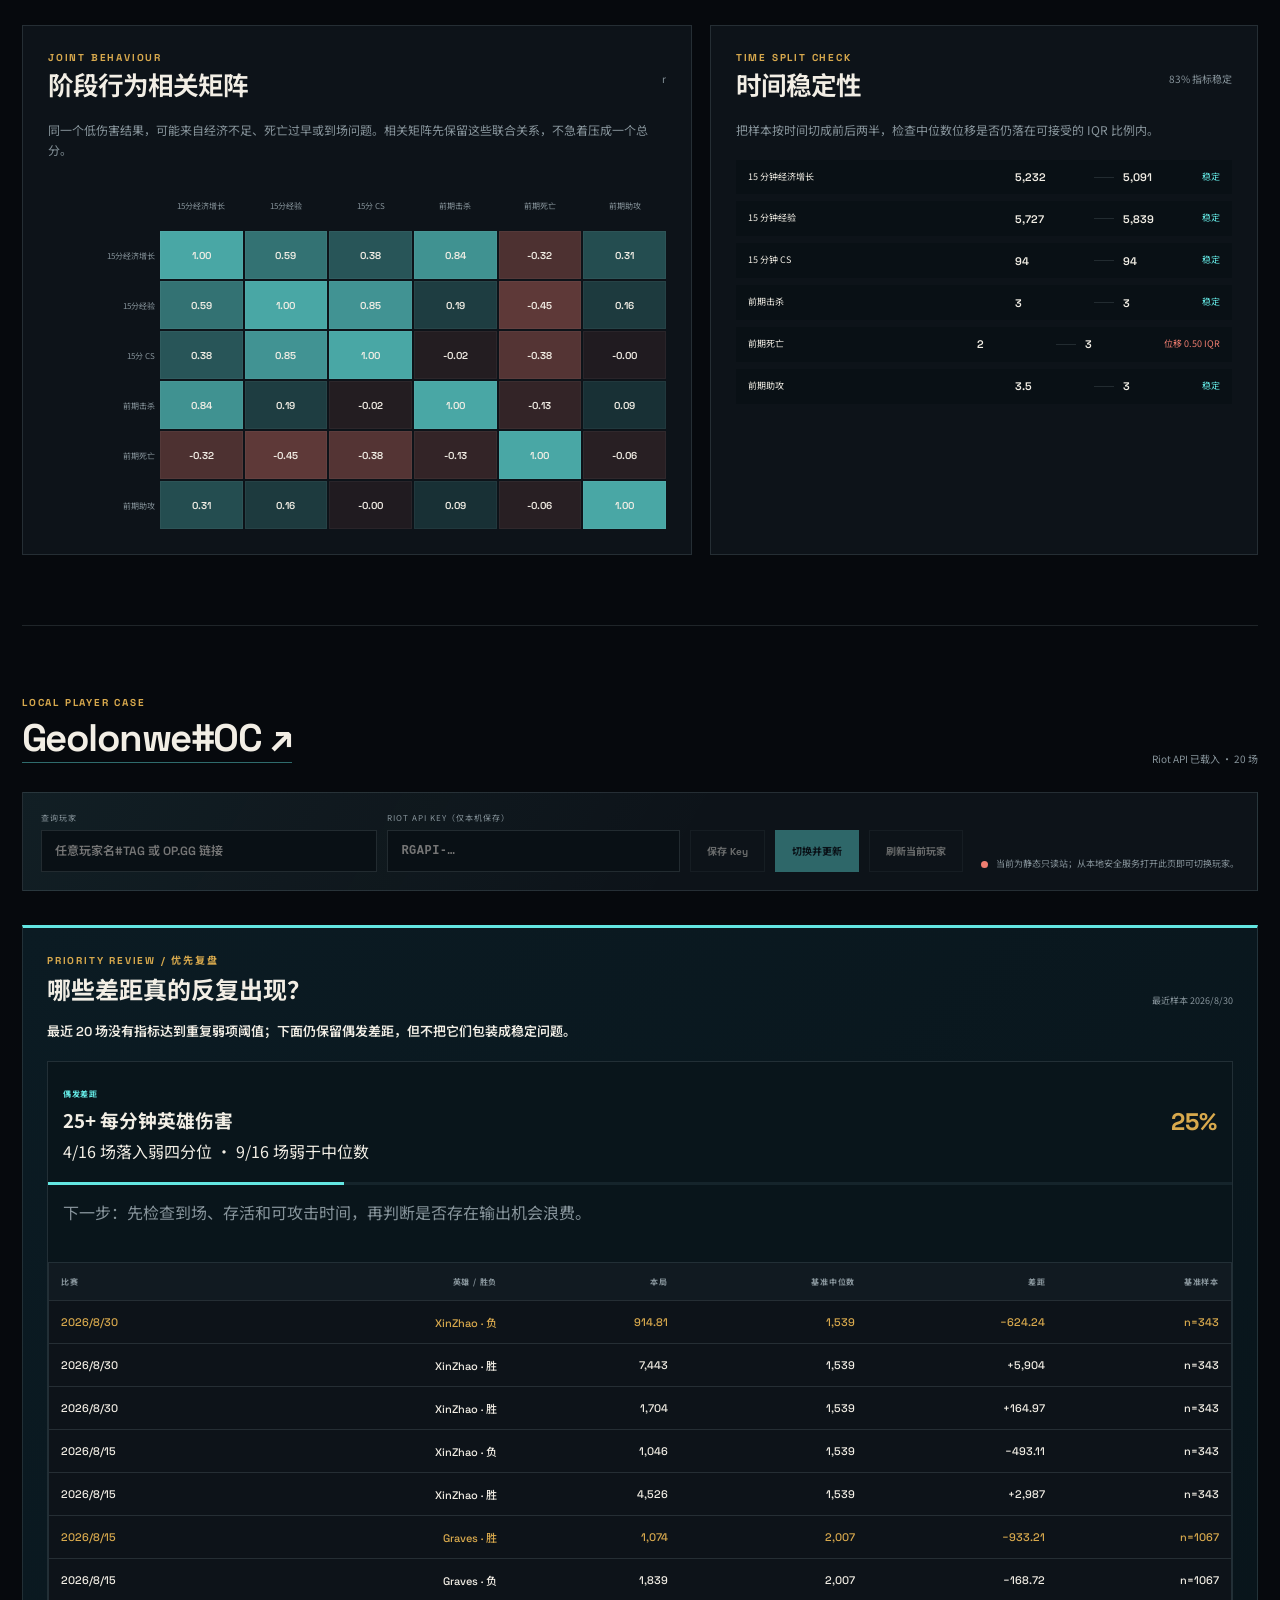
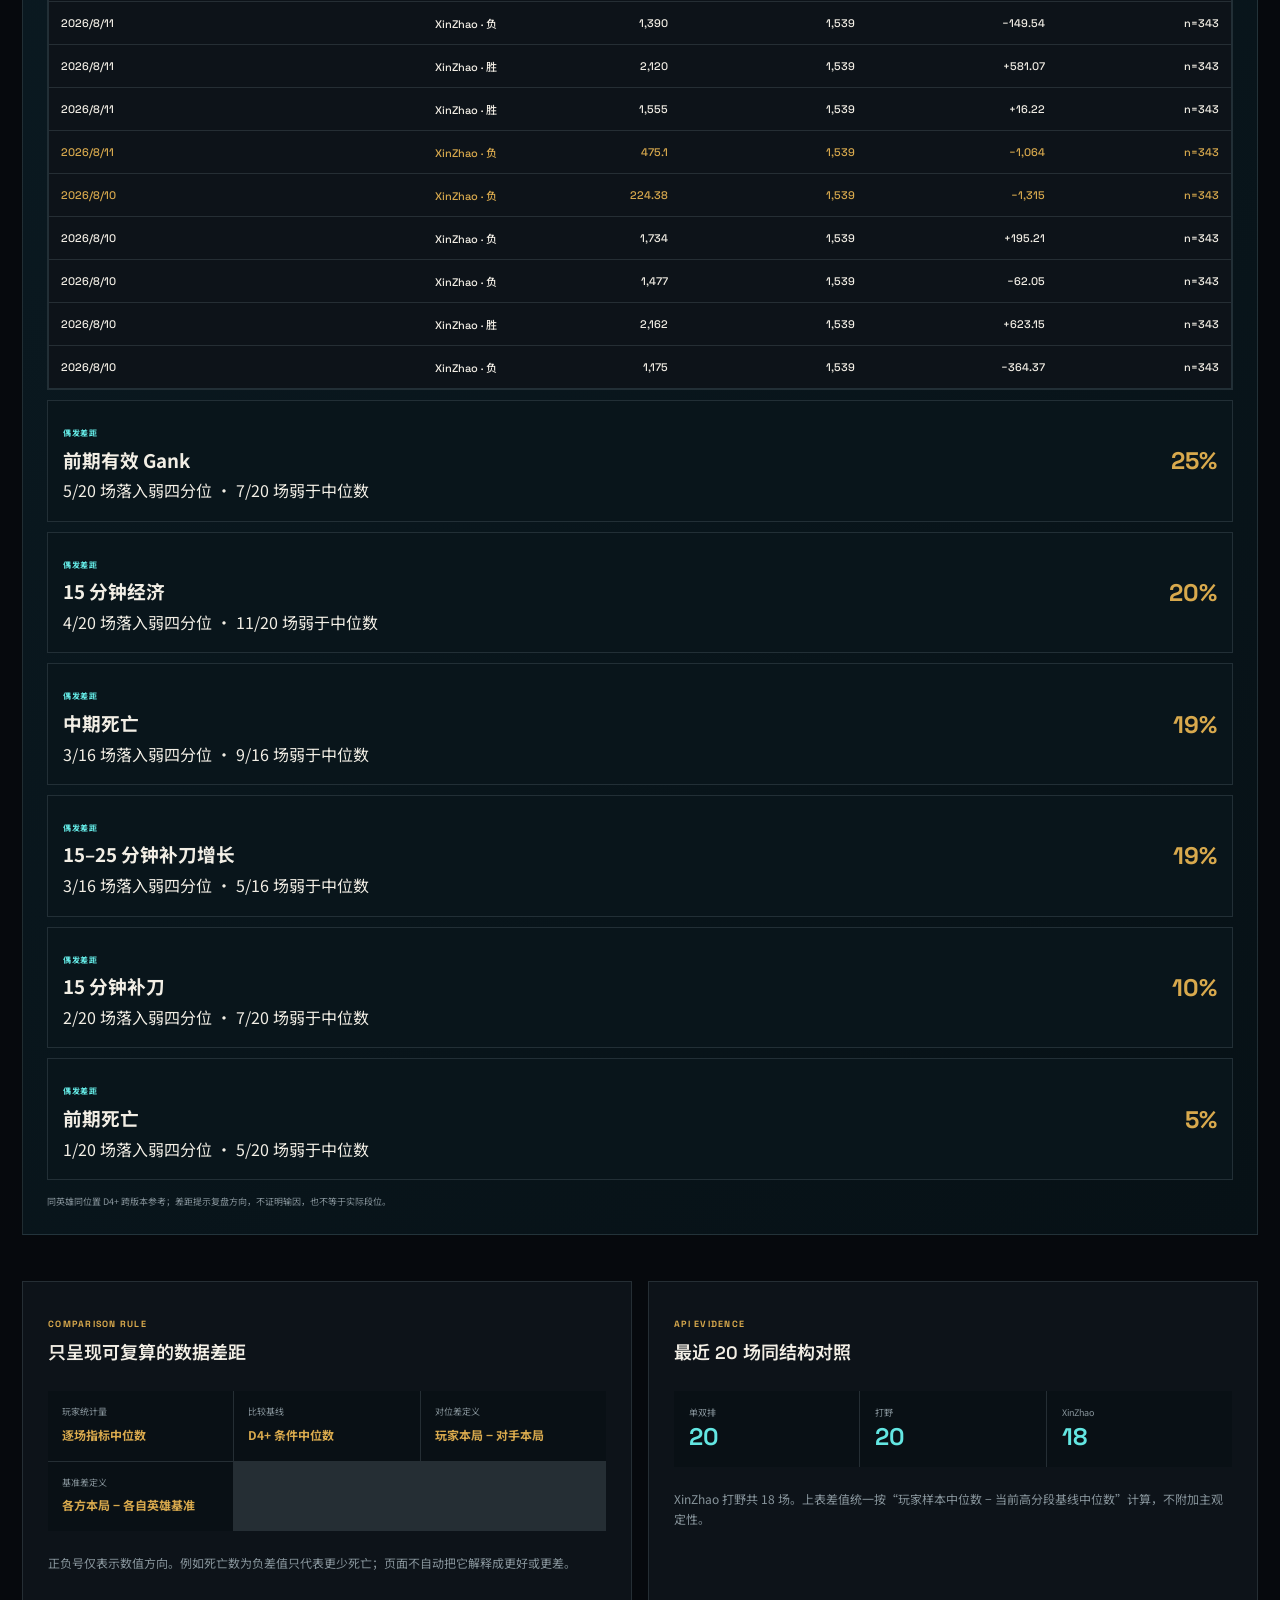
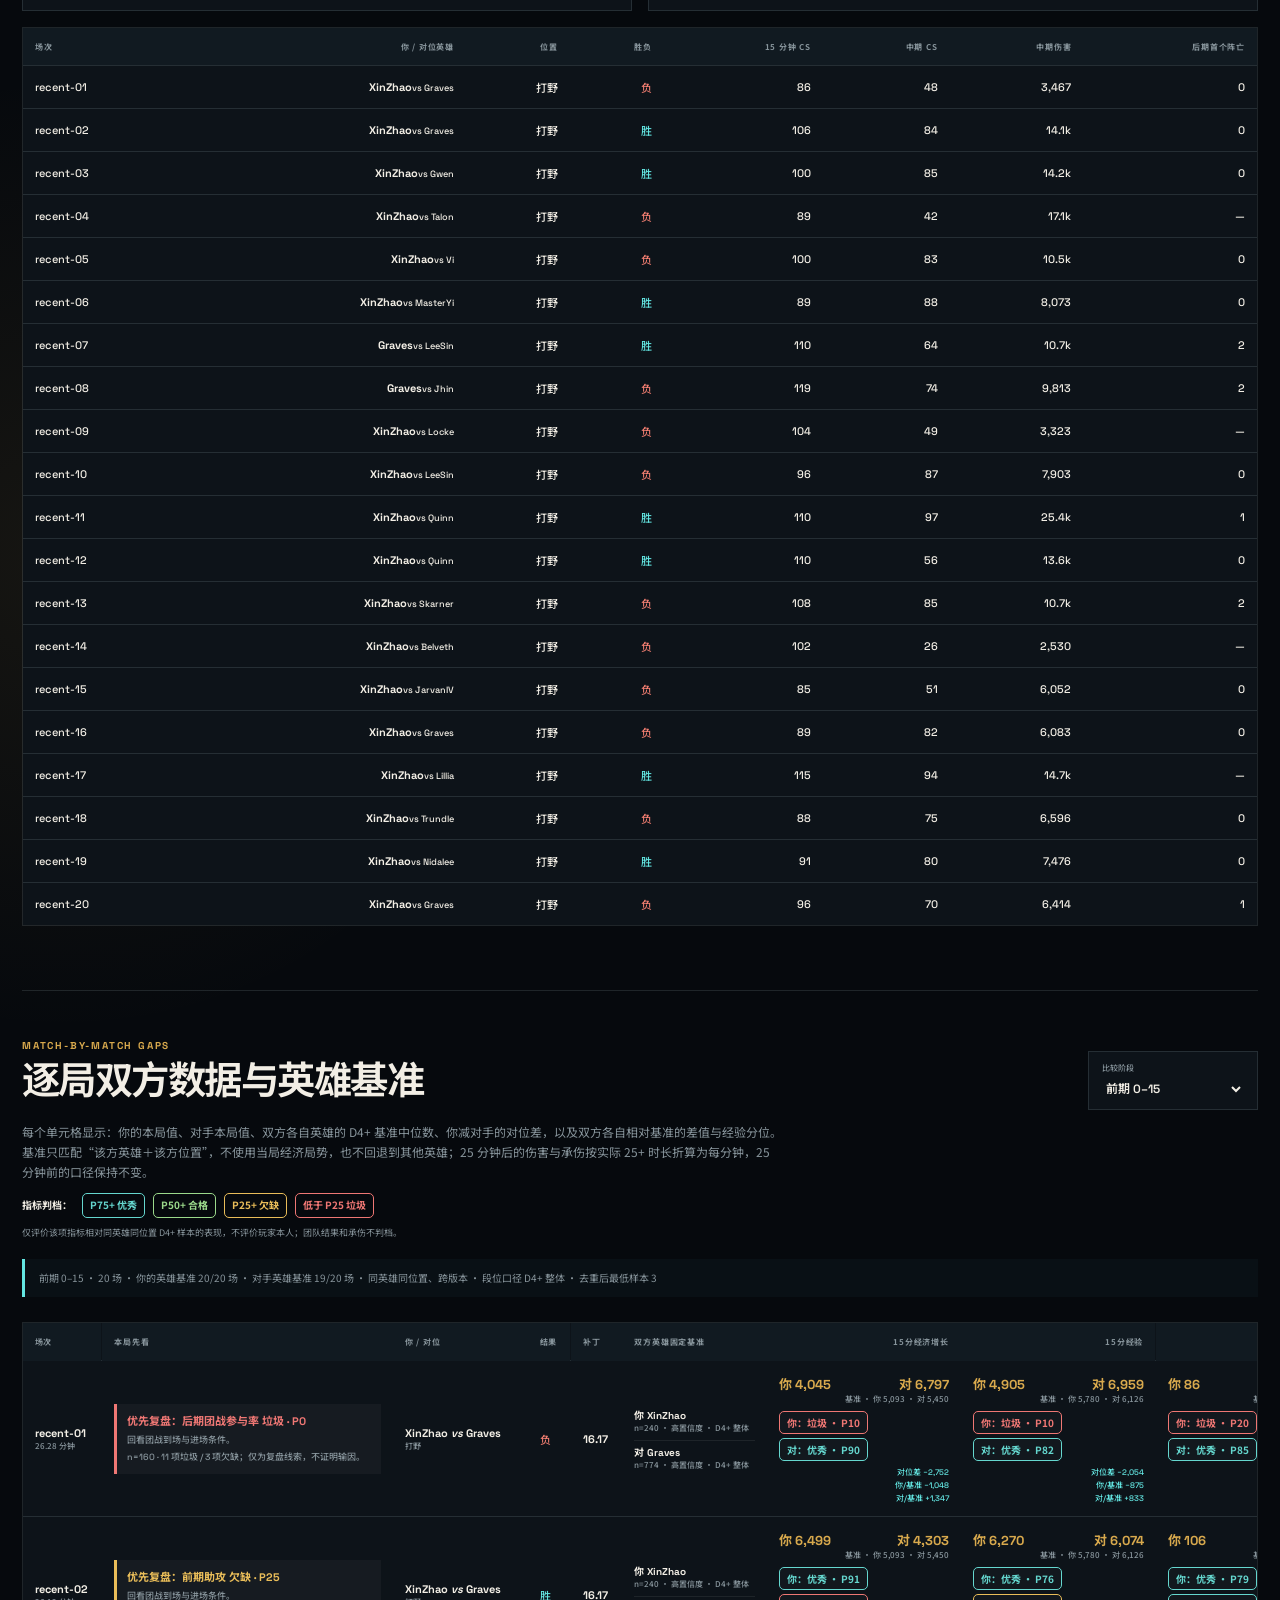
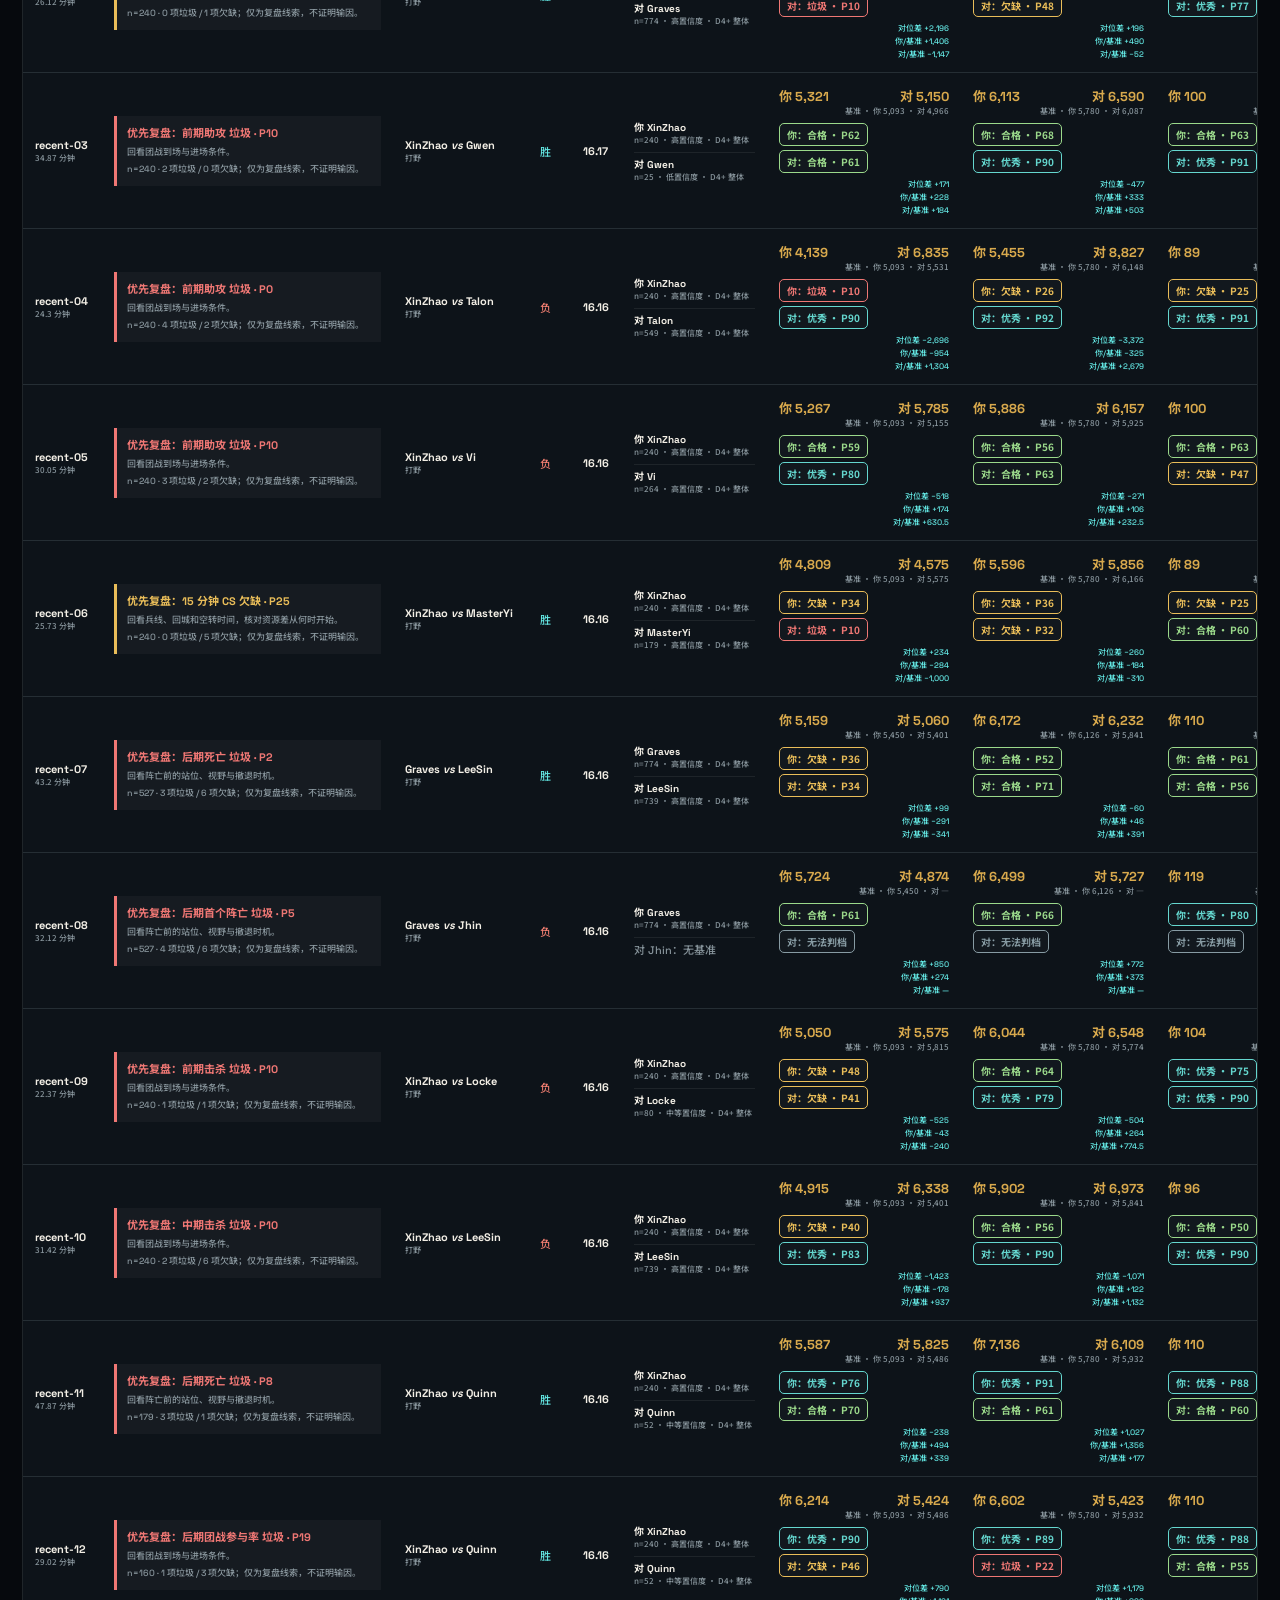
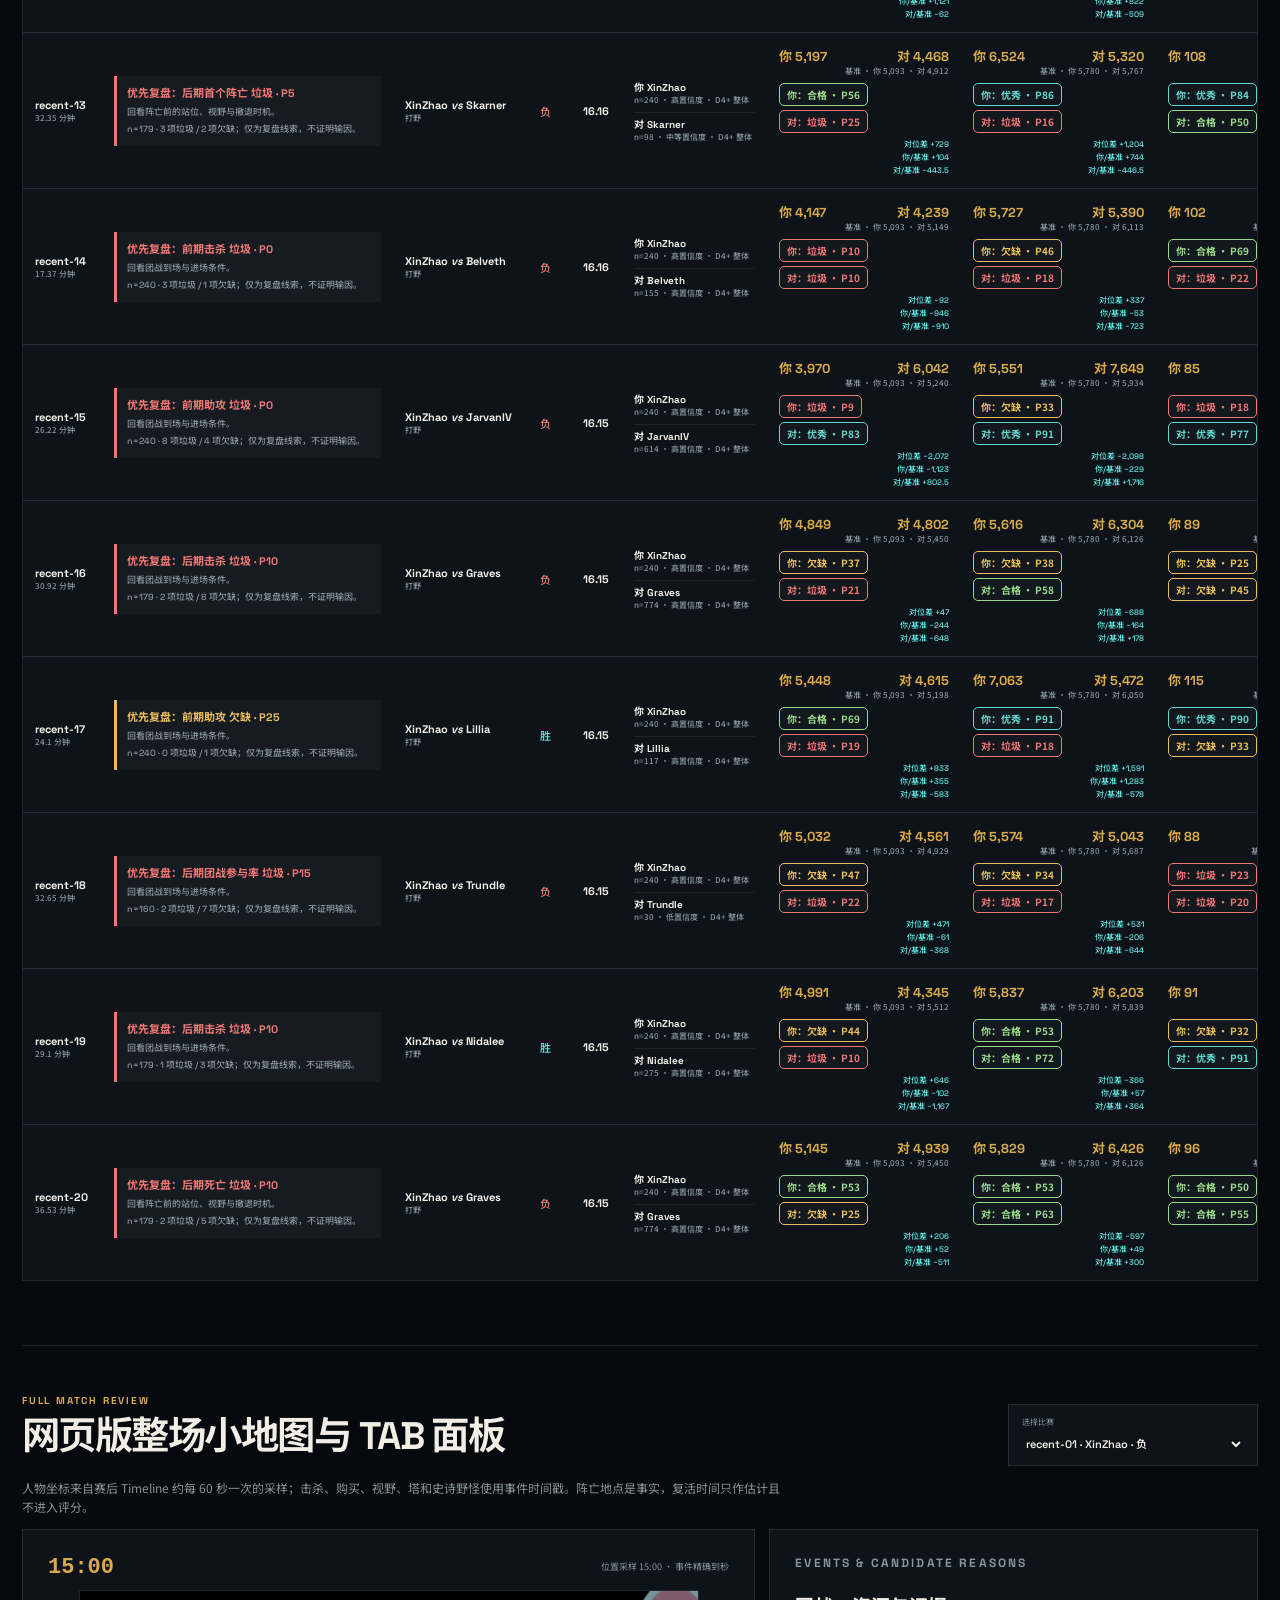
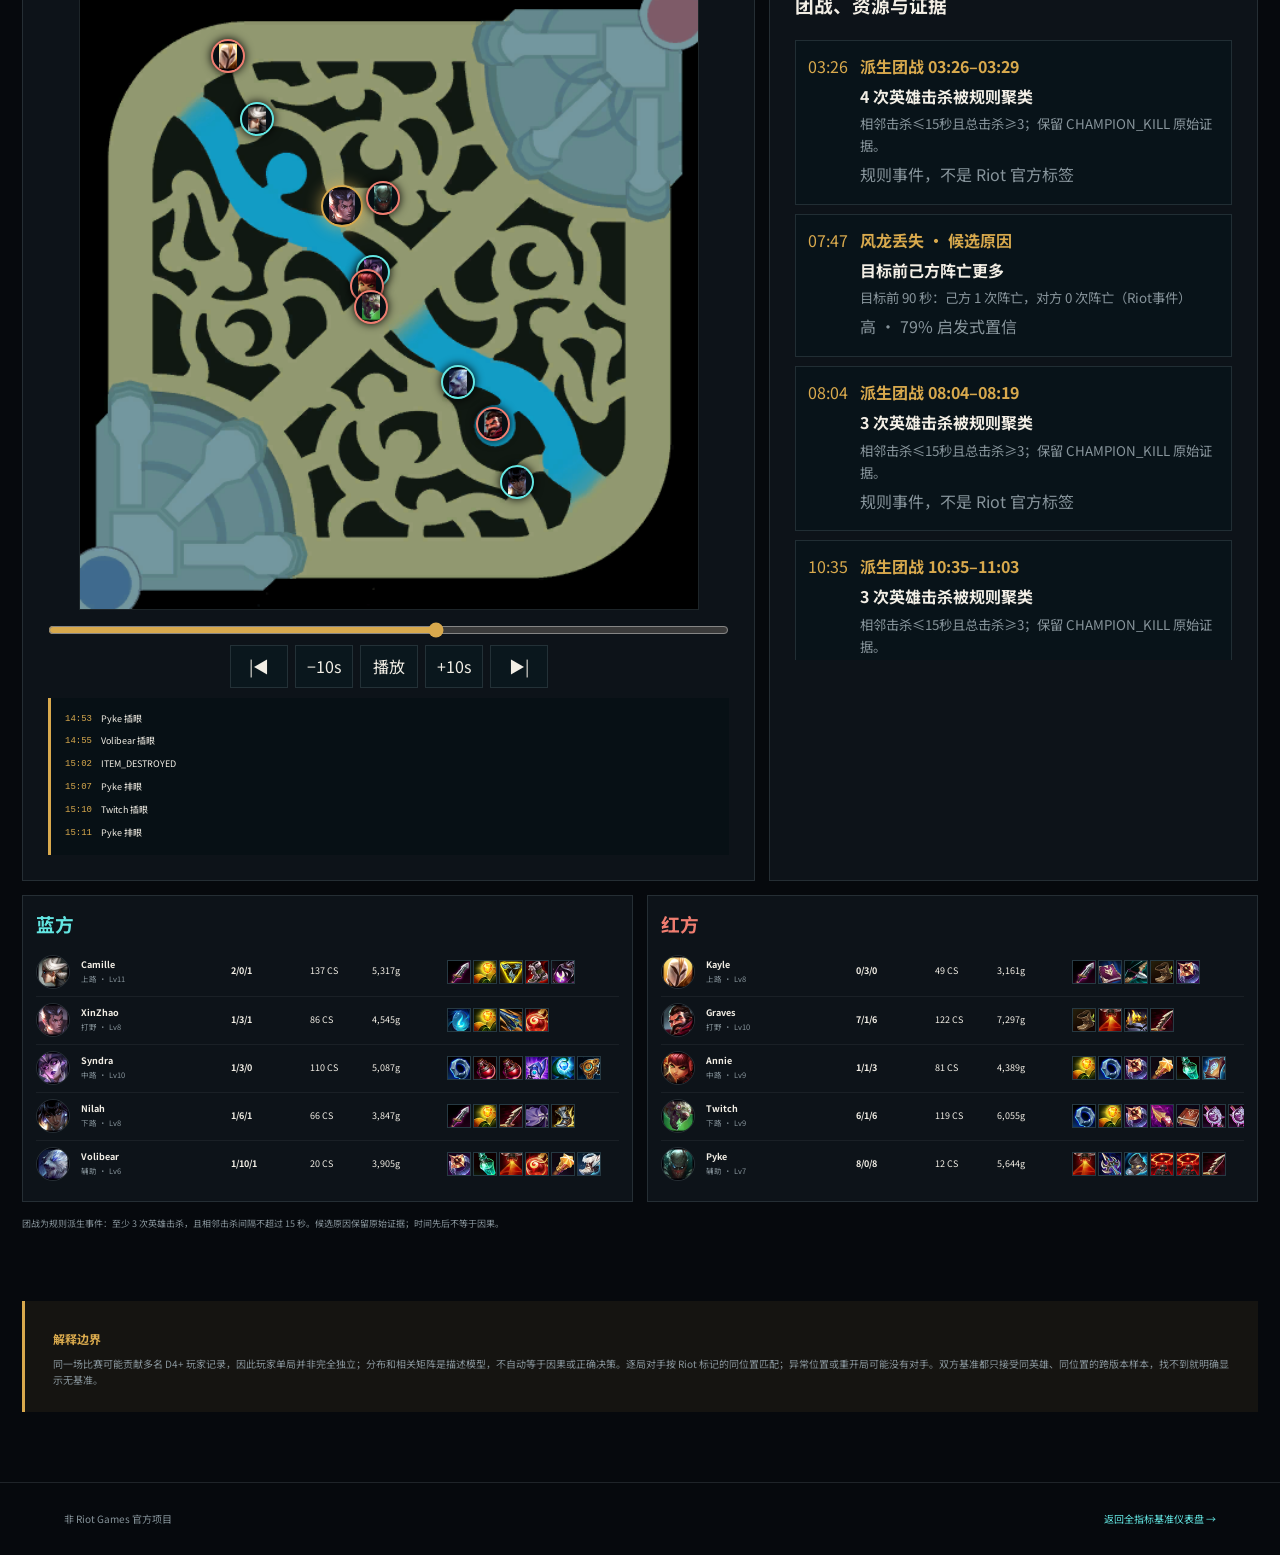
==== commit 7b6b4916: "Publish RiftScale site, backend, and English desktop" ====
--- a/conditional-model.html
+++ b/conditional-model.html
@@ -14,7 +14,7 @@
 <body>
   <header class="topbar">
     <a class="brand" href="index.html"><span>OCE / D4+</span> CONDITIONAL MODEL</a>
-    <div class="topbar-actions"><a class="exe-download" href="release/LOLHighRankComparator.exe" download>下载 Windows EXE</a><div class="load-state"><i></i><span id="modelLoadState">正在读取条件模型</span></div></div>
+    <div class="topbar-actions"><a class="language-link" href="conditional-model-en.html" lang="en">EN</a><a class="exe-download" href="release/LOLHighRankComparator.exe" download>下载 Windows EXE</a><div class="load-state"><i></i><span id="modelLoadState">正在读取条件模型</span></div></div>
   </header>
 
   <main>
@@ -50,7 +50,7 @@
       <p class="section-copy" id="jungleMetricNote" hidden>打野会额外显示对位资源差、有效 Gank、影响路线、团队史诗野怪和相对敌方打野的行动差。“有效 Gank”严格定义为参与击杀非打野目标；Riot 时间线不提供可靠的失败 Gank 事件，因此这里不伪造“尝试次数”。</p>
       <div class="table-wrap">
         <table class="metric-table">
-          <thead><tr><th>指标</th><th>高分样本</th><th>P10</th><th>P25</th><th>高分中位数</th><th>P75</th><th>P90</th><th>MAD</th><th>本地玩家中位数</th><th>差值 vs 高分中位数</th><th>经验分位</th></tr></thead>
+          <thead><tr><th>指标</th><th>高分样本</th><th>P10</th><th>P25</th><th>高分中位数</th><th>P75</th><th>P90</th><th>MAD</th><th>本地玩家中位数</th><th>差值 vs 高分中位数</th><th>指标判档</th></tr></thead>
           <tbody id="distributionRows"></tbody>
         </table>
       </div>
@@ -74,7 +74,7 @@
       <div class="player-control">
         <form id="playerSwitchForm">
           <label for="playerRiotId"><span>查询玩家</span><input id="playerRiotId" name="riotId" type="text" maxlength="81" placeholder="任意玩家名#TAG 或 OP.GG 链接" autocomplete="off"></label>
-          <label for="playerApiKey"><span>Riot API Key（仅本机保存）</span><input id="playerApiKey" name="apiKey" type="password" maxlength="160" placeholder="RGAPI-…" autocomplete="off" spellcheck="false"></label>
+          <label id="playerApiKeyField" for="playerApiKey"><span>Riot API Key（仅本机保存）</span><input id="playerApiKey" name="apiKey" type="password" maxlength="160" placeholder="RGAPI-…" autocomplete="off" spellcheck="false"></label>
           <button id="apiKeySaveButton" class="secondary" type="button" disabled>保存 Key</button>
           <button id="playerSwitchButton" type="submit" disabled>切换并更新</button>
           <button id="playerRefreshButton" class="secondary" type="button" disabled>刷新当前玩家</button>
@@ -114,6 +114,7 @@
           <label><span>比较阶段</span><select id="caseComparisonPhase"></select></label>
         </div>
         <p class="section-copy">每个单元格显示：你的本局值、对手本局值、双方各自英雄的 D4+ 基准中位数、你减对手的对位差，以及双方各自相对基准的差值与经验分位。基准只匹配“该方英雄＋该方位置”，不使用当局经济局势，也不回退到其他英雄；25 分钟后的伤害与承伤按实际 25+ 时长折算为每分钟，25 分钟前的口径保持不变。</p>
+        <p class="grade-legend"><strong>指标判档：</strong><span class="excellent">P75+ 优秀</span><span class="qualified">P50+ 合格</span><span class="lacking">P25+ 欠缺</span><span class="poor">低于 P25 垃圾</span><small>仅评价该项指标相对同英雄同位置 D4+ 样本的表现，不评价玩家本人；团队结果和承伤不判档。</small></p>
         <div class="comparison-summary" id="matchComparisonSummary">—</div>
         <div class="table-wrap comparison-wrap">
           <table class="metric-table match-comparison-table"><thead id="matchComparisonHead"></thead><tbody id="matchComparisonRows"></tbody></table>
@@ -142,6 +143,7 @@
   </main>
 
   <footer><span>非 Riot Games 官方项目</span><a href="model-dashboard.html">返回全指标基准仪表盘 →</a></footer>
+  <script src="assets/runtime-config.js"></script>
   <script src="assets/conditional-model-loader.js" data-app="conditional-model-app.js"></script>
 </body>
 </html>
--- a/conditional-model-overrides.css
+++ b/conditional-model-overrides.css
@@ -249,11 +249,11 @@
 }
 
 .match-comparison-table {
-  min-width: 1700px;
-}
-
-.match-comparison-table th:nth-child(-n+5),
-.match-comparison-table td:nth-child(-n+5) {
+  min-width: 1910px;
+}
+
+.match-comparison-table th:nth-child(-n+6),
+.match-comparison-table td:nth-child(-n+6) {
   text-align: left;
 }
 
@@ -288,6 +288,26 @@
   margin-top: 2px;
 }
 
+.grade-legend { display:flex; flex-wrap:wrap; align-items:center; gap:8px; margin:10px 0 14px; color:var(--ink); font-size:10px; }
+.grade-legend strong { margin-right:2px; }
+.grade-legend>span,.metric-verdict { display:inline-block; padding:3px 7px; border:1px solid currentColor; border-radius:5px; font-weight:700; }
+.grade-legend small { flex-basis:100%; color:var(--muted); font-size:9px; }
+.grade-legend .excellent,.metric-verdict.excellent { color:#65d7cf; }
+.grade-legend .qualified,.metric-verdict.qualified { color:#9bd98b; }
+.grade-legend .lacking,.metric-verdict.lacking { color:#e9bd59; }
+.grade-legend .poor,.metric-verdict.poor { color:#ef7774; }
+.metric-verdict.context,.metric-verdict.unavailable { color:#879ba3; }
+.metric-verdicts { display:flex; flex-direction:column; align-items:flex-start; gap:4px; margin-top:7px; }
+.metric-verdict { background:rgba(255,255,255,.025); font:700 10px var(--body); }
+.match-review-summary { min-width:245px; max-width:300px; padding:9px 10px; border-left:3px solid currentColor; background:rgba(255,255,255,.035); line-height:1.5; }
+.match-review-summary strong,.match-review-summary small { display:block; white-space:normal; }
+.match-review-summary strong { color:inherit !important; font-size:11px; }
+.match-review-summary small { margin-top:4px; color:var(--muted); font-size:9px; }
+.match-review-summary.poor { color:#ef7774; }
+.match-review-summary.lacking { color:#e9bd59; }
+.match-review-summary.qualified { color:#9bd98b; }
+.match-review-summary.unavailable { color:#879ba3; }
+
 .comparison-metric.missing,
 .no-baseline {
   color: var(--muted);
@@ -308,3 +328,17 @@
     flex-direction: column;
   }
 }
+
+.language-link {
+  display: inline-grid;
+  place-items: center;
+  min-width: 34px;
+  height: 30px;
+  border: 1px solid #2b4a54;
+  border-radius: 7px;
+  color: var(--cyan);
+  font: 700 11px var(--display);
+  text-decoration: none;
+}
+
+.language-link:hover { border-color: var(--cyan); background: #10242b; }
